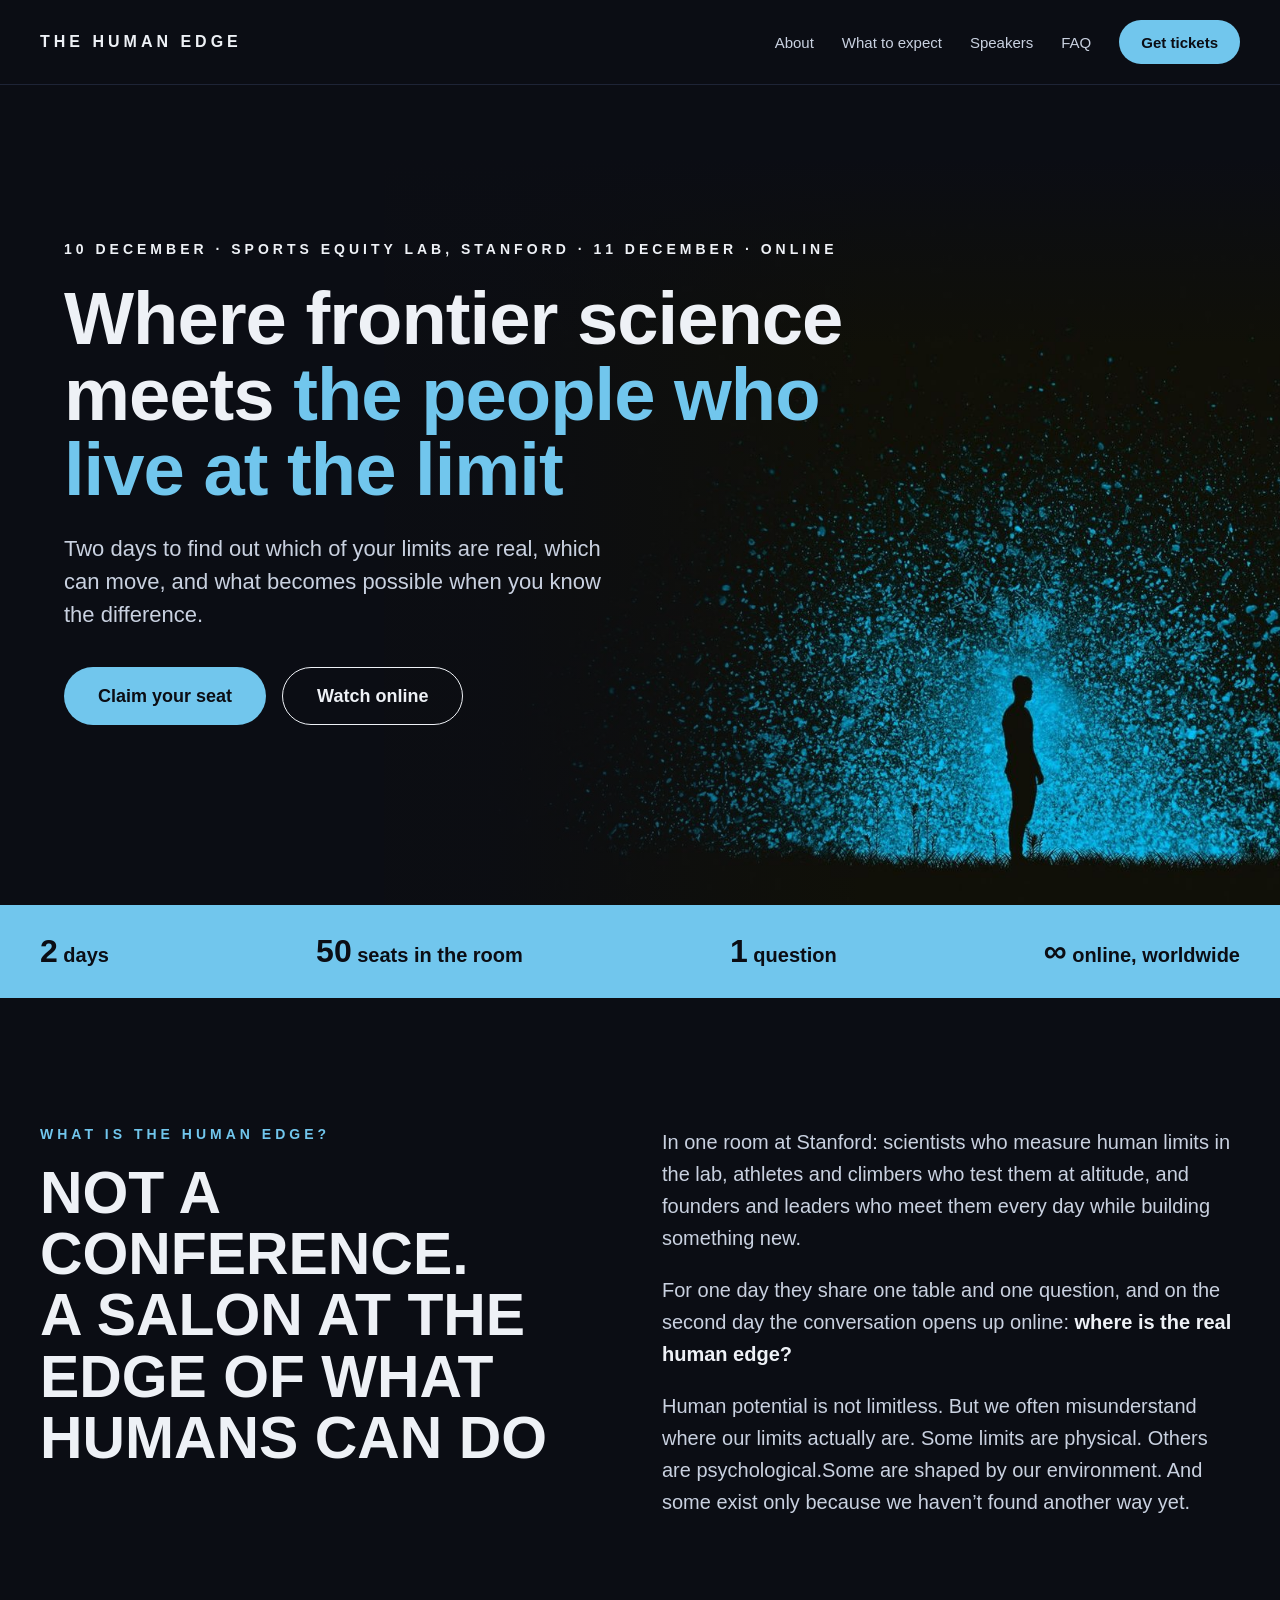
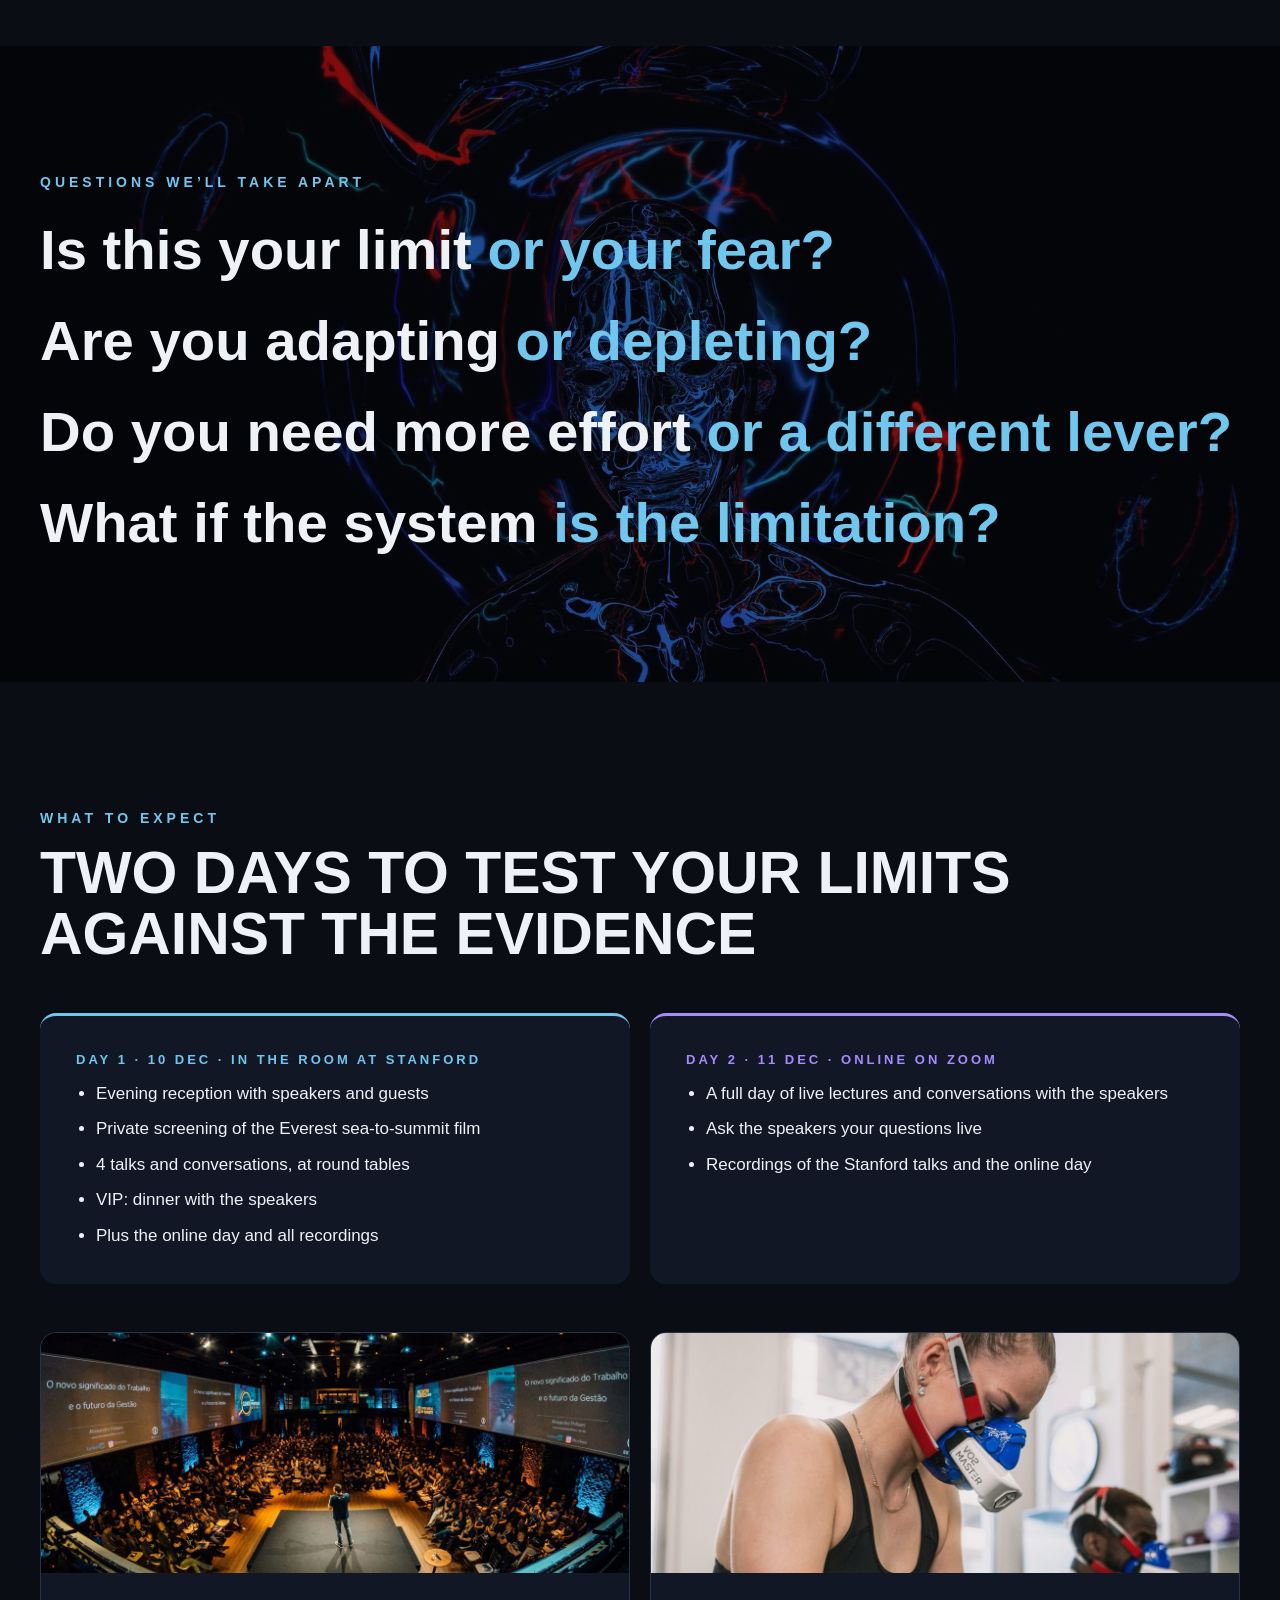
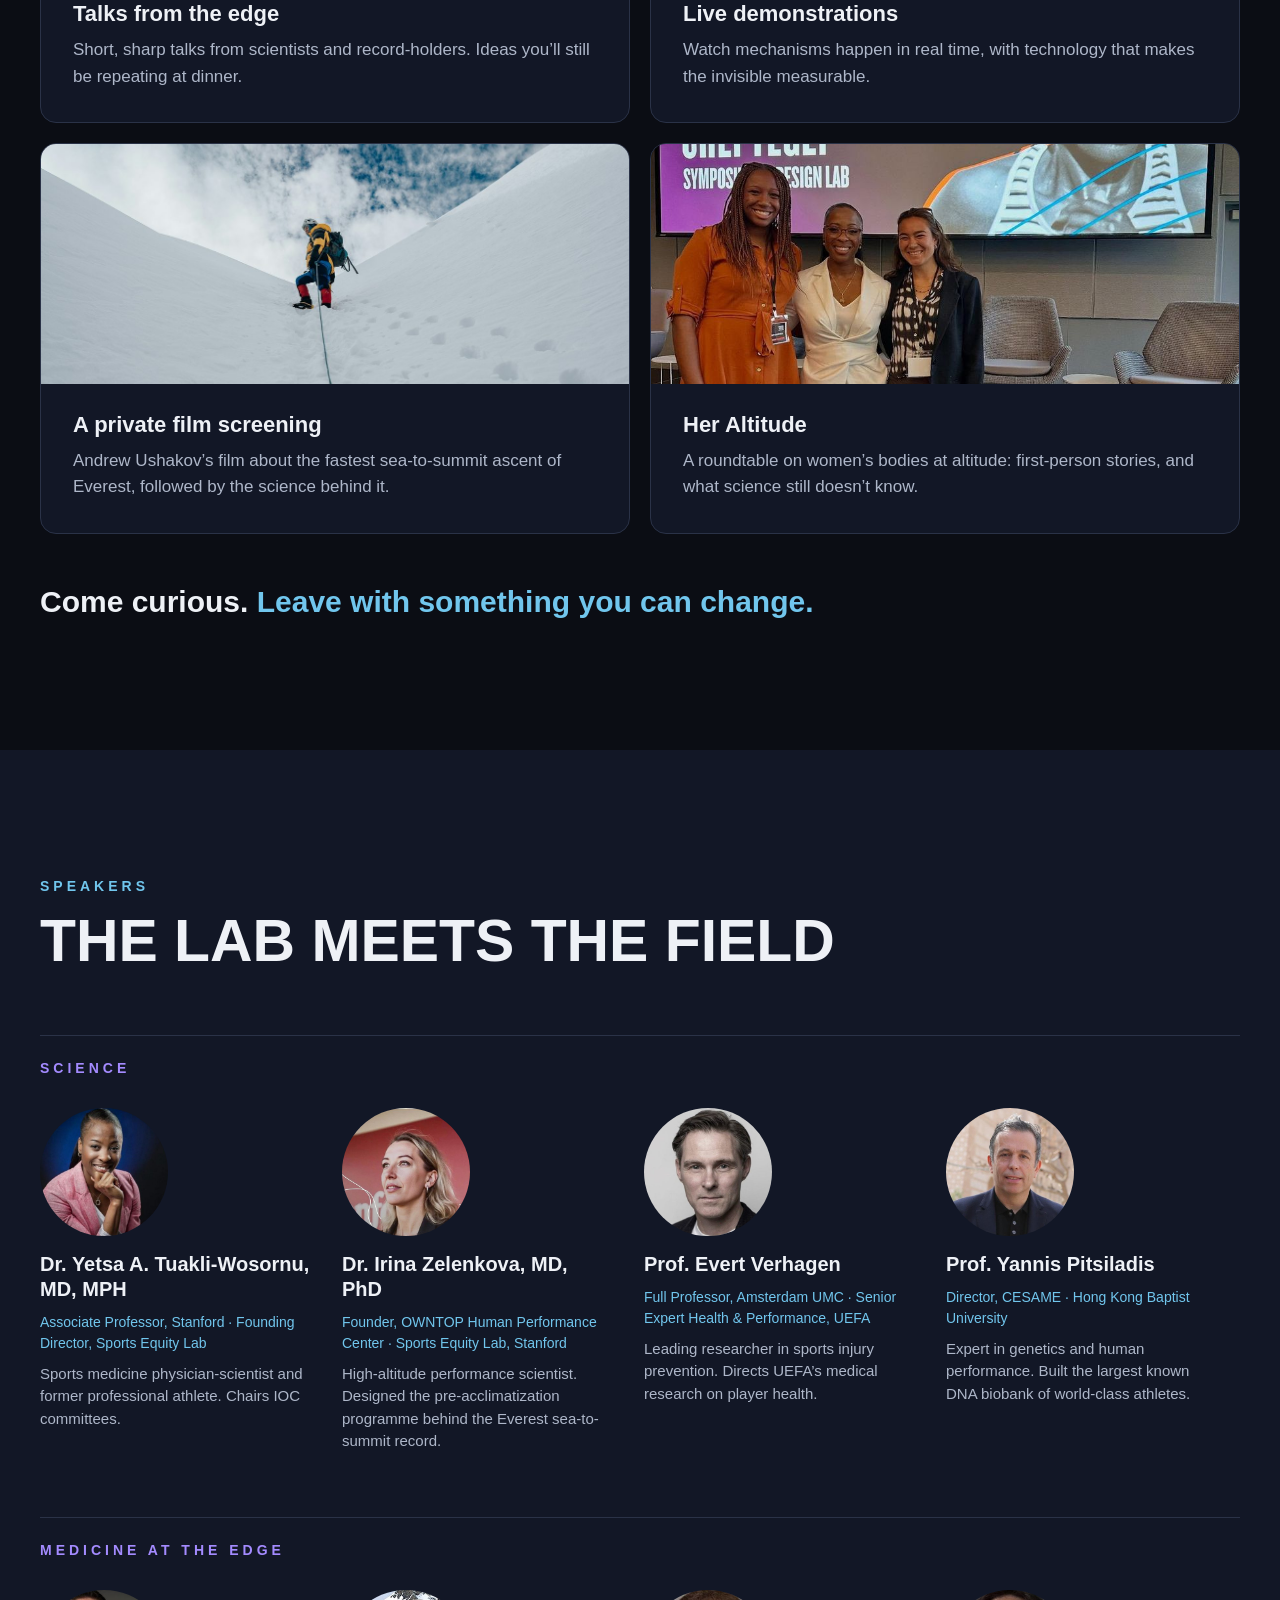
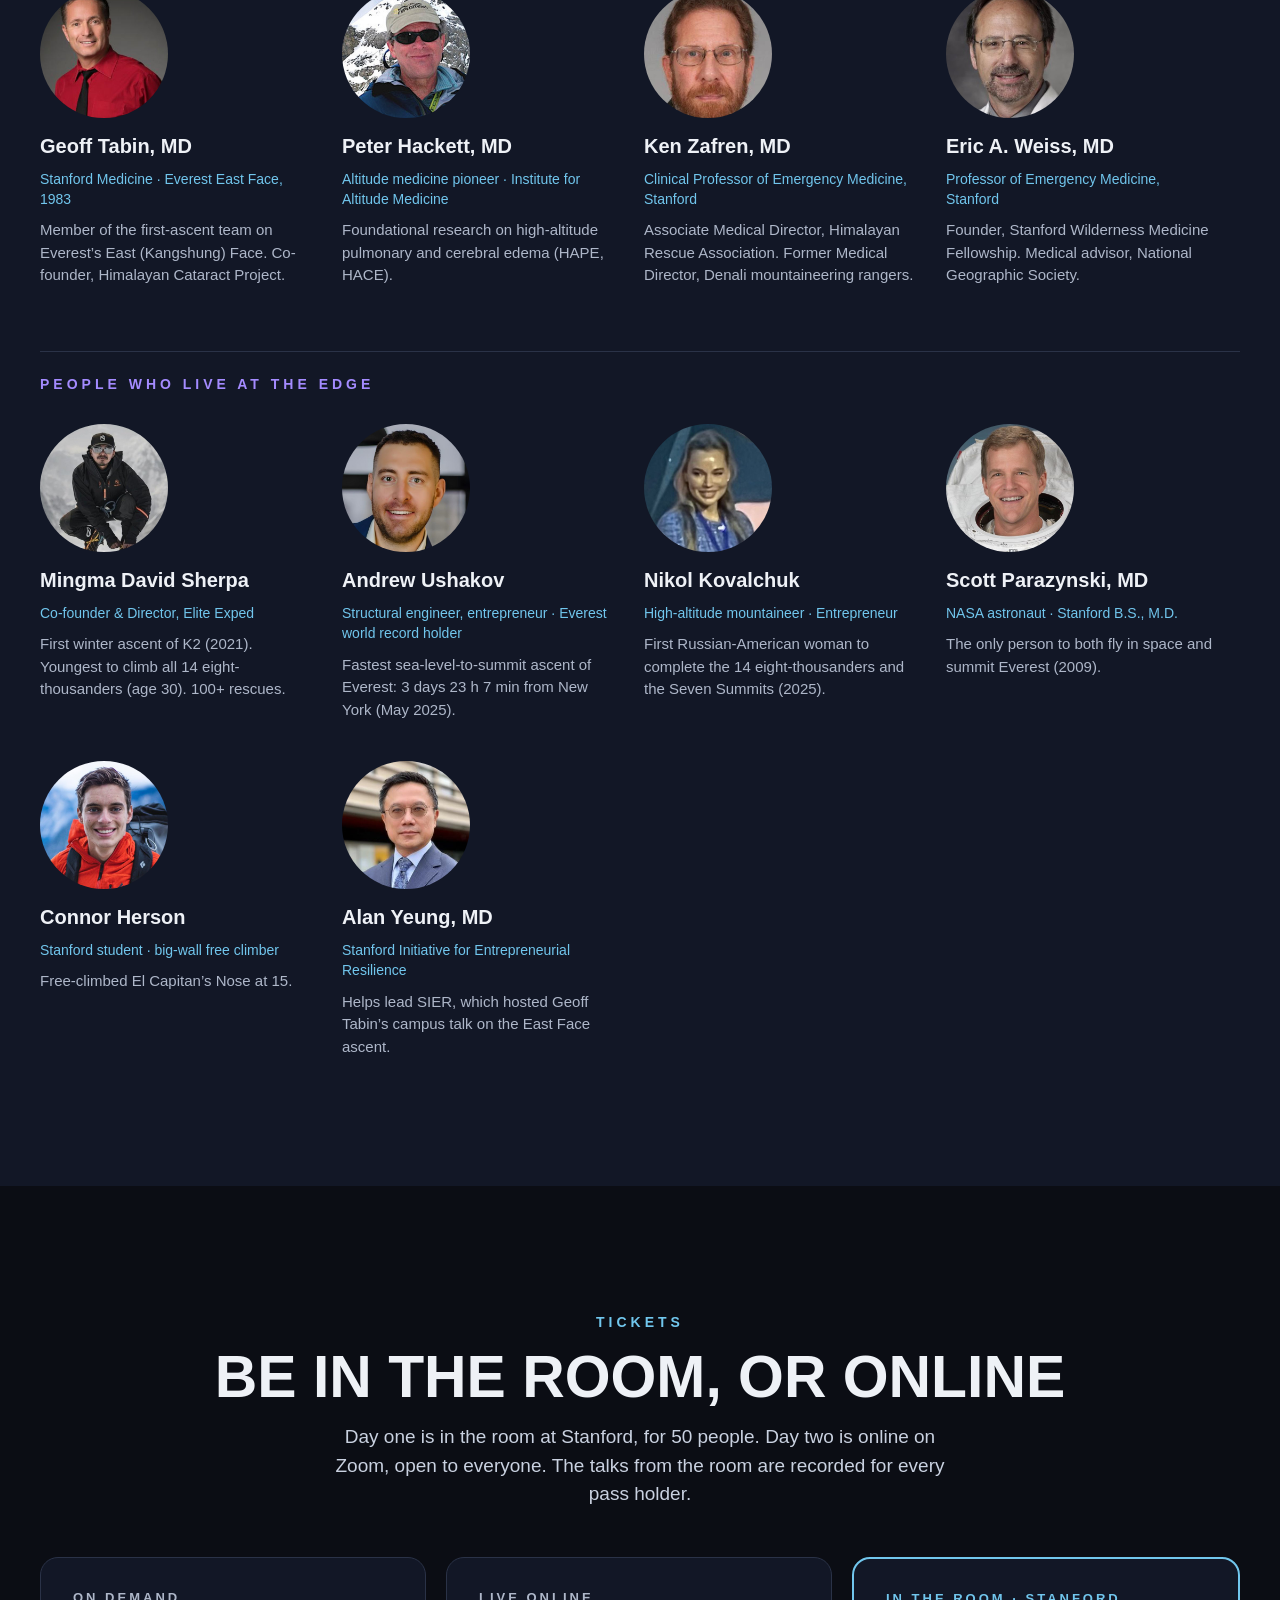
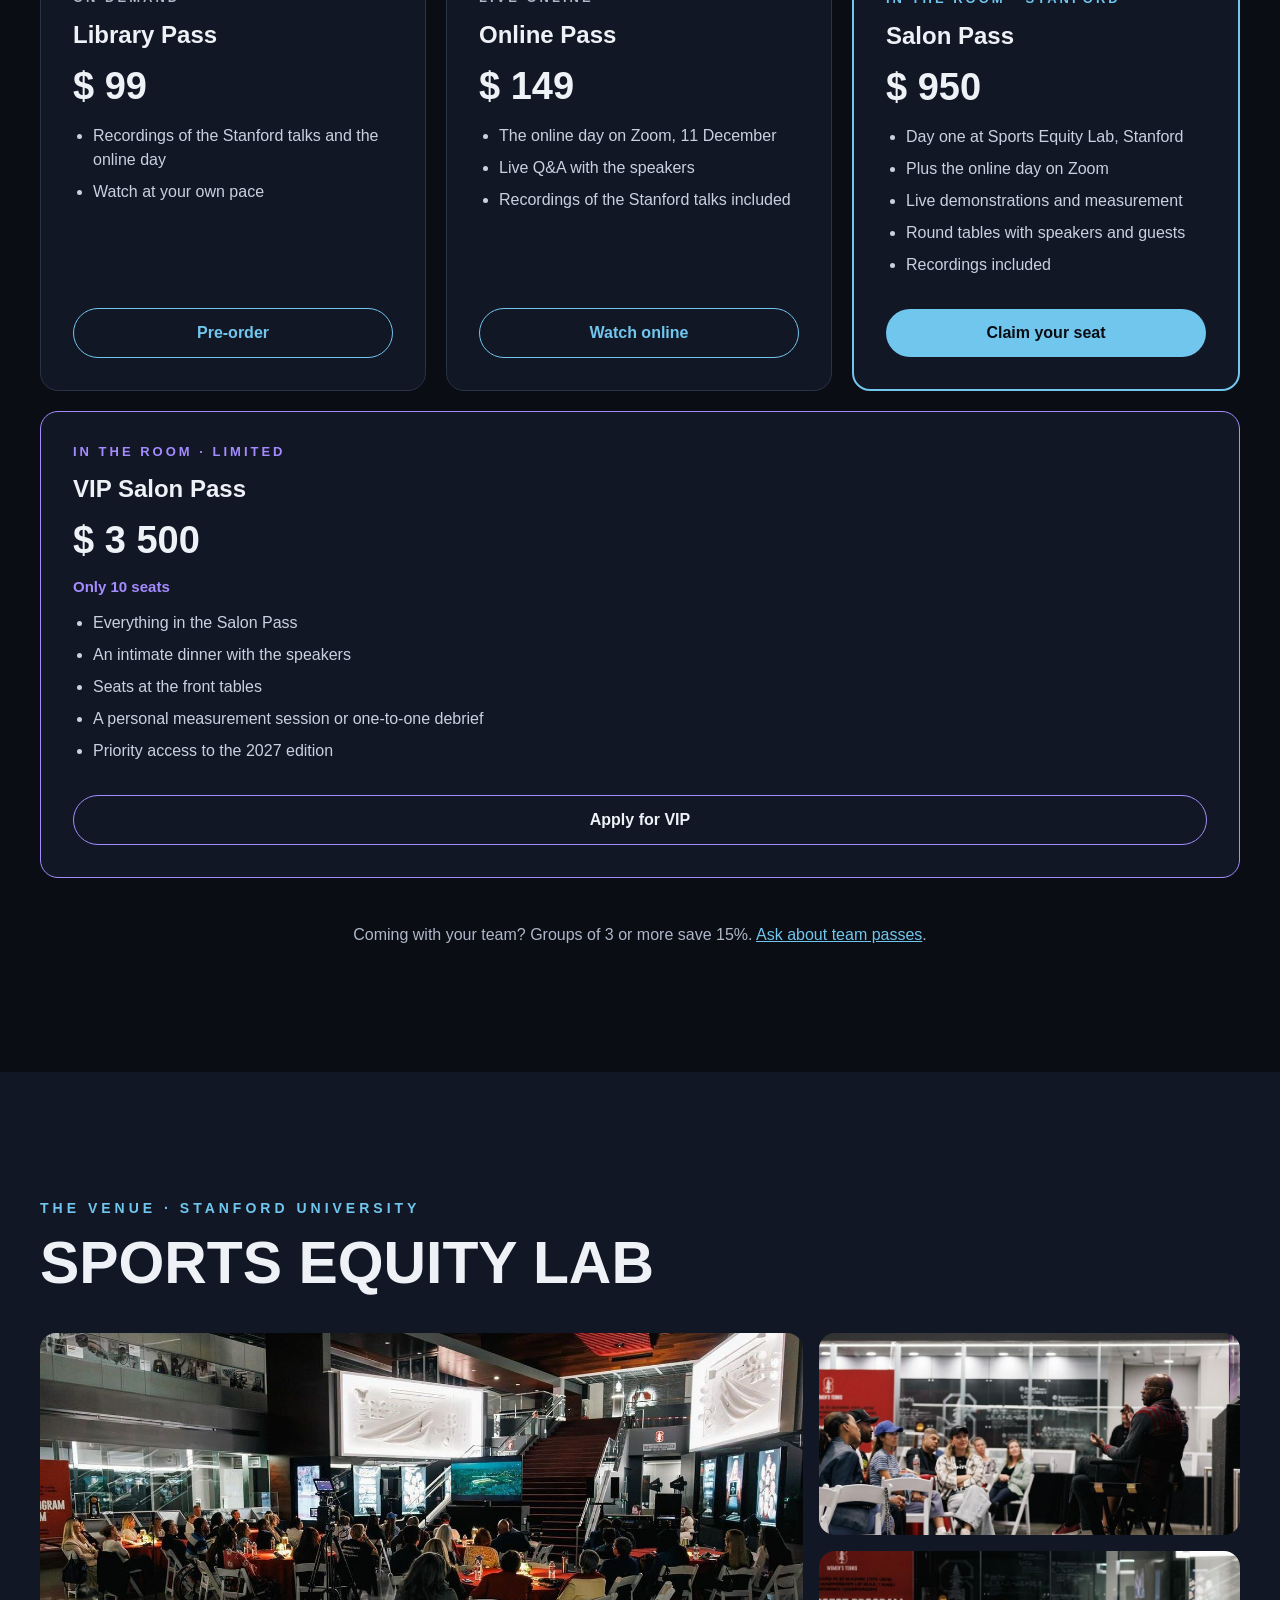
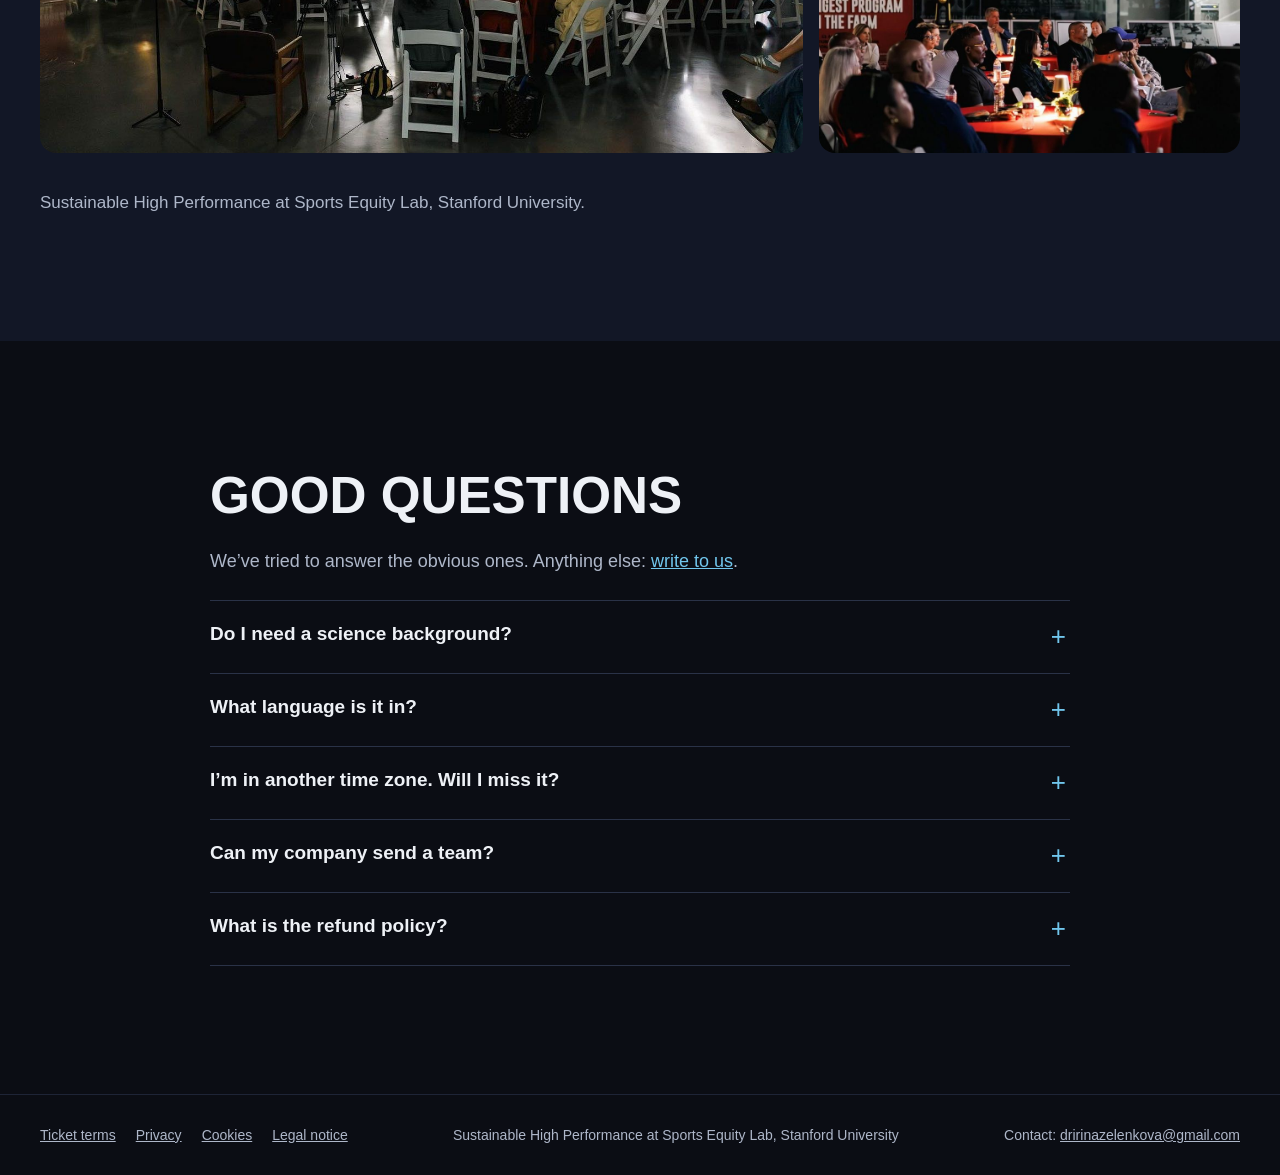
==== index.html @ 3e078b58 "Remove The mix, numbers row and closing block Co-Authored-By: Claude Opus 5.5 <noreply@anthropic.com" ====
<!doctype html>
<html lang="en">
<head>
<meta charset="utf-8">
<meta name="viewport" content="width=device-width, initial-scale=1">
<title>The Human Edge · Inaugural Salon · 10–11 December 2026</title>
<meta name="description" content="Two days where frontier science meets the people who live at the limit. An intimate salon at Sports Equity Lab, Stanford University, and live online. 10–11 December 2026.">
<meta property="og:type" content="website">
<meta property="og:title" content="The Human Edge · Inaugural Salon">
<meta property="og:description" content="Where frontier science meets the people who live at the limit. 10–11 December 2026 · Sports Equity Lab, Stanford University · Online.">
<meta property="og:image" content="assets/og-image.jpg">
<meta name="twitter:card" content="summary_large_image">
<meta name="theme-color" content="#0B0D14">
<link rel="icon" href="assets/favicon.svg" type="image/svg+xml">
<link rel="stylesheet" href="assets/site.css">
<script src="assets/config.js" defer></script>
</head>
<body>
<div style="background: #0B0D14; color: #EEF1F6; font-family: 'Helvetica Neue', Helvetica, Arial, sans-serif; width: 100%;">

<header style="position: relative; z-index: 2; border-bottom: 1px solid #1E2436;">
<div style="max-width: 1200px; margin: 0 auto; padding: 20px 24px; display: flex; flex-wrap: wrap; align-items: center; justify-content: space-between; gap: 16px;">
<a href="#top" style="color: #EEF1F6; text-decoration: none; font-weight: 700; font-size: 16px; letter-spacing: 4px; text-transform: uppercase;">The Human Edge</a>
<nav aria-label="Main" style="display: flex; flex-wrap: wrap; align-items: center; gap: 28px; font-size: 15px;">
<a href="#about" style="color: #C9D1E0; text-decoration: none;">About</a>
<a href="#expect" style="color: #C9D1E0; text-decoration: none;">What to expect</a>
<a href="#speakers" style="color: #C9D1E0; text-decoration: none;">Speakers</a>
<a href="#faq" style="color: #C9D1E0; text-decoration: none;">FAQ</a>
<a href="#tickets" style="display: inline-flex; align-items: center; min-height: 44px; padding: 0 22px; background: #71C6ED; color: #0B0D14; border-radius: 999px; font-weight: 700; text-decoration: none;">Get tickets</a>
</nav>
</div>
</header>

<section id="top" style="position: relative; overflow: hidden; min-height: 820px; display: flex; align-items: center;">
<img loading="lazy" class="hero-img" src="assets/bg-cover.jpg" alt="" aria-hidden="true" style="position: absolute; top: 70px; left: 30%; width: 100%; height: 100%; object-fit: cover; object-position: center 70%;">
<div class="hero-shade" aria-hidden="true" style="position: absolute; inset: 0; background: linear-gradient(180deg, #0B0D14 0%, #0B0D14 9%, rgba(11,13,20,0) 32%), linear-gradient(90deg, #0B0D14 0%, rgba(11,13,20,0.85) 38%, rgba(11,13,20,0) 68%);"></div>
<div style="position: relative; max-width: 1200px; width: 100%; margin: 0 auto; padding: 96px 24px 120px; box-sizing: border-box; display: flex; flex-direction: column; align-items: flex-start; text-align: left; gap: 24px;">
<p style="margin: 0; font-size: 14px; letter-spacing: 4px; text-transform: uppercase; font-weight: 700; color: #EEF1F6;">10 DECEMBER · SPORTS EQUITY LAB, STANFORD · 11 DECEMBER · ONLINE</p>
<h1 style="margin: 0; font-size: clamp(44px, 5.8vw, 84px); line-height: 1.02; font-weight: 700; letter-spacing: -1px; max-width: 780px;">Where frontier science meets <span style="color: rgb(113, 198, 237)">the people who live at the limit</span></h1>
<p style="margin: 0; font-size: clamp(18px, 2vw, 22px); line-height: 1.5; color: #C9D1E0; max-width: 560px;">Two days to find out which of your limits are real, which can move, and what becomes possible when you know the difference.</p>
<div style="display: flex; flex-wrap: wrap; justify-content: flex-start; gap: 16px; margin-top: 12px;">
<a href="#tickets" style="display: inline-flex; align-items: center; min-height: 56px; padding: 0 34px; background: #71C6ED; color: #0B0D14; border-radius: 999px; font-weight: 700; font-size: 18px; text-decoration: none;">Claim your seat</a>
<a href="#tickets" style="display: inline-flex; align-items: center; min-height: 56px; padding: 0 34px; border: 1px solid #EEF1F6; color: #EEF1F6; border-radius: 999px; font-weight: 700; font-size: 18px; text-decoration: none;">Watch online</a>
</div>
</div>
</section>

<section aria-label="Key facts" style="background: #71C6ED; color: #0B0D14;">
<div style="max-width: 1200px; margin: 0 auto; padding: 28px 24px; display: flex; flex-wrap: wrap; justify-content: space-between; gap: 20px 40px;">
<p style="margin: 0; font-size: 20px; font-weight: 700;"><span style="font-size: 32px;">2</span> days</p>
<p style="margin: 0; font-size: 20px; font-weight: 700;"><span style="font-size: 32px;">50</span> seats in the room</p>
<p style="margin: 0; font-size: 20px; font-weight: 700;"><span style="font-size: 32px;">1</span> question</p>
<p style="margin: 0; font-size: 20px; font-weight: 700;"><span style="font-size: 32px;">∞</span> online, worldwide</p>
</div>
</section>

<section id="about" style="padding: 128px 0; background: #0B0D14;">
<div style="max-width: 1200px; margin: 0 auto; padding: 0 24px; display: flex; flex-wrap: wrap; gap: 64px; align-items: flex-start;">
<div style="flex: 1 1 440px; min-width: 0; display: flex; flex-direction: column; gap: 20px;">
<p style="margin: 0; font-size: 14px; letter-spacing: 4px; text-transform: uppercase; font-weight: 700; color: #71C6ED;">What is The Human Edge?</p>
<h2 style="margin: 0; font-size: clamp(36px, 4.6vw, 60px); line-height: 1.04; font-weight: 700; text-transform: uppercase;">Not a conference.&nbsp;<div>A salon at the edge of what humans can do</div></h2>
</div>
<div style="flex: 1 1 460px; min-width: 0; display: flex; flex-direction: column; gap: 20px; font-size: 20px; line-height: 1.6; color: #C9D1E0;">
<p style="margin: 0;">In one room at Stanford: scientists who measure human limits in the lab, athletes and climbers who test them at altitude, and founders and leaders who meet them every day while building something new.</p>
<p style="margin: 0;">For one day they share one table and one question, and on the second day the conversation opens up online: <span style="color: #EEF1F6; font-weight: 700;">where is the real human edge?</span></p>
<p style="margin: 0;">Human potential is not limitless. But we often misunderstand where our limits actually are. Some limits are physical. Others are psychological.Some are shaped by our environment.&nbsp;And some exist only because we haven’t found another way yet.<br></p>
</div>
</div>
</section>

<section style="position: relative; overflow: hidden; padding: 128px 0; background: #0B0D14;">
<img loading="lazy" src="assets/bg-face.jpg" alt="" aria-hidden="true" style="position: absolute; inset: 0; width: 100%; height: 100%; object-fit: cover; object-position: right center; opacity: 0.55;">
<div style="position: relative; max-width: 1200px; margin: 0 auto; padding: 0 24px; display: flex; flex-direction: column; gap: 28px;">
<p style="margin: 0; font-size: 14px; letter-spacing: 4px; text-transform: uppercase; font-weight: 700; color: #71C6ED;">Questions we’ll take apart</p>
<p style="margin: 0; font-size: clamp(30px, 4.4vw, 58px); line-height: 1.12; font-weight: 700;">Is this your limit <span style="color: #71C6ED;">or your fear?</span></p>
<p style="margin: 0; font-size: clamp(30px, 4.4vw, 58px); line-height: 1.12; font-weight: 700;">Are you adapting <span style="color: #71C6ED;">or depleting?</span></p>
<p style="margin: 0; font-size: clamp(30px, 4.4vw, 58px); line-height: 1.12; font-weight: 700;">Do you need more effort <span style="color: #71C6ED;">or a different lever?</span></p>

<p style="margin: 0; font-size: clamp(30px, 4.4vw, 58px); line-height: 1.12; font-weight: 700;">What if the system <span style="color: #71C6ED;">is the limitation?</span></p>
</div>
</section>

<section id="expect" style="padding: 128px 0; background: #0B0D14;">
<div style="max-width: 1200px; margin: 0 auto; padding: 0 24px; display: flex; flex-direction: column; gap: 48px;">
<div style="display: flex; flex-direction: column; gap: 16px;">
<p style="margin: 0; font-size: 14px; letter-spacing: 4px; text-transform: uppercase; font-weight: 700; color: #71C6ED;">What to expect</p>
<h2 style="margin: 0; font-size: clamp(36px, 4.6vw, 60px); line-height: 1.04; font-weight: 700; text-transform: uppercase;">Two days to test your limits against the evidence</h2>
</div>
<div style="display: flex; flex-wrap: wrap; gap: 20px;">
<div style="flex: 1 1 440px; min-width: 0; padding: 36px; background: #121726; border-top: 3px solid #71C6ED; border-radius: 16px; display: flex; flex-direction: column; gap: 14px;">
<p style="margin: 0; font-size: 13px; letter-spacing: 3px; text-transform: uppercase; font-weight: 700; color: #71C6ED;">Day 1 · 10 Dec · In the room at Stanford</p>
<ul style="margin: 0; padding: 0 0 0 20px; display: flex; flex-direction: column; gap: 10px; font-size: 17px; line-height: 1.5; color: #EEF1F6;">
<li>Evening reception with speakers and guests</li>
<li>Private screening of the Everest sea-to-summit film</li>
<li>4 talks and conversations, at round tables</li>
<li>VIP: dinner with the speakers</li>
<li>Plus the online day and all recordings</li>
</ul>
</div>
<div style="flex: 1 1 440px; min-width: 0; padding: 36px; background: #121726; border-top: 3px solid #A48BFF; border-radius: 16px; display: flex; flex-direction: column; gap: 14px;">
<p style="margin: 0; font-size: 13px; letter-spacing: 3px; text-transform: uppercase; font-weight: 700; color: #A48BFF;">Day 2 · 11 Dec · Online on Zoom</p>
<ul style="margin: 0; padding: 0 0 0 20px; display: flex; flex-direction: column; gap: 10px; font-size: 17px; line-height: 1.5; color: #EEF1F6;">
<li>A full day of live lectures and conversations with the speakers</li>
<li>Ask the speakers your questions live</li>
<li>Recordings of the Stanford talks and the online day</li>
</ul>
</div>
</div>
<div style="display: flex; flex-wrap: wrap; gap: 20px;">
<div style="flex: 1 1 440px; min-width: 0; overflow: hidden; background: #121726; border: 1px solid #2A3247; border-radius: 16px; display: flex; flex-direction: column;">
<img loading="lazy" src="assets/talks-stage.jpg" alt="Speaker on stage in front of a large audience" style="width: 100%; height: 240px; object-fit: cover; object-position: center 75%;">
<div style="padding: 28px 32px 32px; display: flex; flex-direction: column; gap: 10px;">
<h3 style="margin: 0; font-size: 22px; font-weight: 700;">Talks from the edge</h3>
<p style="margin: 0; font-size: 17px; line-height: 1.55; color: #AEB7C9;">Short, sharp talks from scientists and record-holders. Ideas you’ll still be repeating at dinner.</p>
</div>
</div>
<div style="flex: 1 1 440px; min-width: 0; overflow: hidden; background: #121726; border: 1px solid #2A3247; border-radius: 16px; display: flex; flex-direction: column;">
<img loading="lazy" src="assets/demo-vo2.jpg" alt="Athletes in breathing masks during a VO2 max test" style="width: 100%; height: 240px; object-fit: cover; object-position: center 17%;">
<div style="padding: 28px 32px 32px; display: flex; flex-direction: column; gap: 10px;">
<h3 style="margin: 0; font-size: 22px; font-weight: 700;">Live demonstrations</h3>
<p style="margin: 0; font-size: 17px; line-height: 1.55; color: #AEB7C9;">Watch mechanisms happen in real time, with technology that makes the invisible measurable.</p>
</div>
</div>
<div style="flex: 1 1 440px; min-width: 0; overflow: hidden; background: #121726; border: 1px solid #2A3247; border-radius: 16px; display: flex; flex-direction: column;">
<img loading="lazy" src="assets/film-climber.jpg" alt="Climber on a roped ascent up a snow slope" style="width: 100%; height: 240px; object-fit: cover; object-position: center 45%;">
<div style="padding: 28px 32px 32px; display: flex; flex-direction: column; gap: 10px;">
<h3 style="margin: 0; font-size: 22px; font-weight: 700;">A private film screening</h3>
<p style="margin: 0; font-size: 17px; line-height: 1.55; color: #AEB7C9;">Andrew Ushakov’s film about the fastest sea-to-summit ascent of Everest, followed by the science behind it.</p>
</div>
</div>
<div style="flex: 1 1 440px; min-width: 0; overflow: hidden; background: #121726; border: 1px solid #2A3247; border-radius: 16px; display: flex; flex-direction: column;">
<img loading="lazy" src="assets/venue-4.jpg" alt="Speakers at a Sports Equity Lab symposium" style="width: 100%; height: 240px; object-fit: cover; object-position: center 40%;">
<div style="padding: 28px 32px 32px; display: flex; flex-direction: column; gap: 10px;">
<h3 style="margin: 0; font-size: 22px; font-weight: 700;">Her Altitude</h3>
<p style="margin: 0; font-size: 17px; line-height: 1.55; color: #AEB7C9;">A roundtable on women’s bodies at altitude: first-person stories, and what science still doesn’t know.</p>
</div>
</div>


</div>
<p style="margin: 0; font-size: clamp(22px, 2.4vw, 30px); line-height: 1.35; font-weight: 700;">Come curious. <span style="color: rgb(113, 198, 237)">Leave with something you can change.</span></p>
</div>
</section>

<section id="speakers" style="padding: 128px 0; background: #121726;">
<div style="max-width: 1200px; margin: 0 auto; padding: 0 24px; display: flex; flex-direction: column; gap: 64px;">
<div style="display: flex; flex-direction: column; gap: 16px;">
<p style="margin: 0; font-size: 14px; letter-spacing: 4px; text-transform: uppercase; font-weight: 700; color: #71C6ED;">Speakers</p>
<h2 style="margin: 0; font-size: clamp(36px, 4.6vw, 60px); line-height: 1.04; font-weight: 700; text-transform: uppercase;">The lab meets the field</h2>
</div>
<div style="display: flex; flex-direction: column; gap: 32px;">
<h3 style="margin: 0; padding-top: 24px; border-top: 1px solid #2A3247; font-size: 14px; letter-spacing: 4px; text-transform: uppercase; font-weight: 700; color: #A48BFF;">Science</h3>
<div style="display: flex; flex-wrap: wrap; gap: 40px 32px;">
<div style="flex: 1 1 220px; max-width: 270px; min-width: 0; display: flex; flex-direction: column; gap: 10px;">
<img loading="lazy" src="assets/p-tuakli.jpg" alt="Dr. Yetsa A. Tuakli-Wosornu, MD, MPH" style="width: 128px; height: 128px; object-fit: cover; border-radius: 50%; margin-bottom: 6px;">
<p style="margin: 0; font-size: 20px; line-height: 1.25; font-weight: 700; color: #EEF1F6;">Dr. Yetsa A. Tuakli-Wosornu, MD, MPH</p>
<p style="margin: 0; font-size: 14px; line-height: 1.45; color: #71C6ED;">Associate Professor, Stanford · Founding Director, Sports Equity Lab</p>
<p style="margin: 0; font-size: 15px; line-height: 1.5; color: #AEB7C9;">Sports medicine physician-scientist and former professional athlete. Chairs IOC committees.</p>
</div>
<div style="flex: 1 1 220px; max-width: 270px; min-width: 0; display: flex; flex-direction: column; gap: 10px;">
<img loading="lazy" src="assets/p-zelenkova.jpg" alt="Dr. Irina Zelenkova, MD, PhD" style="width: 128px; height: 128px; object-fit: cover; border-radius: 50%; margin-bottom: 6px;">
<p style="margin: 0; font-size: 20px; line-height: 1.25; font-weight: 700; color: #EEF1F6;">Dr. Irina Zelenkova, MD, PhD</p>
<p style="margin: 0; font-size: 14px; line-height: 1.45; color: #71C6ED;">Founder, OWNTOP Human Performance Center · Sports Equity Lab, Stanford</p>
<p style="margin: 0; font-size: 15px; line-height: 1.5; color: #AEB7C9;">High-altitude performance scientist. Designed the pre-acclimatization programme behind the Everest sea-to-summit record.</p>
</div>
<div style="flex: 1 1 220px; max-width: 270px; min-width: 0; display: flex; flex-direction: column; gap: 10px;">
<img loading="lazy" src="assets/p-verhagen.jpg" alt="Prof. Evert Verhagen" style="width: 128px; height: 128px; object-fit: cover; border-radius: 50%; margin-bottom: 6px;">
<p style="margin: 0; font-size: 20px; line-height: 1.25; font-weight: 700; color: #EEF1F6;">Prof. Evert Verhagen</p>
<p style="margin: 0; font-size: 14px; line-height: 1.45; color: #71C6ED;">Full Professor, Amsterdam UMC · Senior Expert Health &amp; Performance, UEFA</p>
<p style="margin: 0; font-size: 15px; line-height: 1.5; color: #AEB7C9;">Leading researcher in sports injury prevention. Directs UEFA’s medical research on player health.</p>
</div>
<div style="flex: 1 1 220px; max-width: 270px; min-width: 0; display: flex; flex-direction: column; gap: 10px;">
<img loading="lazy" src="assets/p-pitsiladis.jpg" alt="Prof. Yannis Pitsiladis" style="width: 128px; height: 128px; object-fit: cover; border-radius: 50%; margin-bottom: 6px;">
<p style="margin: 0; font-size: 20px; line-height: 1.25; font-weight: 700; color: #EEF1F6;">Prof. Yannis Pitsiladis</p>
<p style="margin: 0; font-size: 14px; line-height: 1.45; color: #71C6ED;">Director, CESAME · Hong Kong Baptist University</p>
<p style="margin: 0; font-size: 15px; line-height: 1.5; color: #AEB7C9;">Expert in genetics and human performance. Built the largest known DNA biobank of world-class athletes.</p>
</div>
</div></div>
<div style="display: flex; flex-direction: column; gap: 32px;">
<h3 style="margin: 0; padding-top: 24px; border-top: 1px solid #2A3247; font-size: 14px; letter-spacing: 4px; text-transform: uppercase; font-weight: 700; color: #A48BFF;">Medicine at the edge</h3>
<div style="display: flex; flex-wrap: wrap; gap: 40px 32px;">
<div style="flex: 1 1 220px; max-width: 270px; min-width: 0; display: flex; flex-direction: column; gap: 10px;">
<img loading="lazy" src="assets/p-tabin.jpg" alt="Geoff Tabin, MD" style="width: 128px; height: 128px; object-fit: cover; border-radius: 50%; margin-bottom: 6px;">
<p style="margin: 0; font-size: 20px; line-height: 1.25; font-weight: 700; color: #EEF1F6;">Geoff Tabin, MD</p>
<p style="margin: 0; font-size: 14px; line-height: 1.45; color: #71C6ED;">Stanford Medicine · Everest East Face, 1983</p>
<p style="margin: 0; font-size: 15px; line-height: 1.5; color: #AEB7C9;">Member of the first-ascent team on Everest’s East (Kangshung) Face. Co-founder, Himalayan Cataract Project.</p>
</div>
<div style="flex: 1 1 220px; max-width: 270px; min-width: 0; display: flex; flex-direction: column; gap: 10px;">
<img loading="lazy" src="assets/p-hackett.jpg" alt="Peter Hackett, MD" style="width: 128px; height: 128px; object-fit: cover; border-radius: 50%; margin-bottom: 6px;">
<p style="margin: 0; font-size: 20px; line-height: 1.25; font-weight: 700; color: #EEF1F6;">Peter Hackett, MD</p>
<p style="margin: 0; font-size: 14px; line-height: 1.45; color: #71C6ED;">Altitude medicine pioneer · Institute for Altitude Medicine</p>
<p style="margin: 0; font-size: 15px; line-height: 1.5; color: #AEB7C9;">Foundational research on high-altitude pulmonary and cerebral edema (HAPE, HACE).</p>
</div>
<div style="flex: 1 1 220px; max-width: 270px; min-width: 0; display: flex; flex-direction: column; gap: 10px;">
<img loading="lazy" src="assets/p-zafren.jpg" alt="Ken Zafren, MD" style="width: 128px; height: 128px; object-fit: cover; border-radius: 50%; margin-bottom: 6px;">
<p style="margin: 0; font-size: 20px; line-height: 1.25; font-weight: 700; color: #EEF1F6;">Ken Zafren, MD</p>
<p style="margin: 0; font-size: 14px; line-height: 1.45; color: #71C6ED;">Clinical Professor of Emergency Medicine, Stanford</p>
<p style="margin: 0; font-size: 15px; line-height: 1.5; color: #AEB7C9;">Associate Medical Director, Himalayan Rescue Association. Former Medical Director, Denali mountaineering rangers.</p>
</div>
<div style="flex: 1 1 220px; max-width: 270px; min-width: 0; display: flex; flex-direction: column; gap: 10px;">
<img loading="lazy" src="assets/p-weiss.jpg" alt="Eric A. Weiss, MD" style="width: 128px; height: 128px; object-fit: cover; border-radius: 50%; margin-bottom: 6px;">
<p style="margin: 0; font-size: 20px; line-height: 1.25; font-weight: 700; color: #EEF1F6;">Eric A. Weiss, MD</p>
<p style="margin: 0; font-size: 14px; line-height: 1.45; color: #71C6ED;">Professor of Emergency Medicine, Stanford</p>
<p style="margin: 0; font-size: 15px; line-height: 1.5; color: #AEB7C9;">Founder, Stanford Wilderness Medicine Fellowship. Medical advisor, National Geographic Society.</p>
</div>
</div></div>
<div style="display: flex; flex-direction: column; gap: 32px;">
<h3 style="margin: 0; padding-top: 24px; border-top: 1px solid #2A3247; font-size: 14px; letter-spacing: 4px; text-transform: uppercase; font-weight: 700; color: #A48BFF;">People who live at the edge</h3>
<div style="display: flex; flex-wrap: wrap; gap: 40px 32px;">
<div style="flex: 1 1 220px; max-width: 270px; min-width: 0; display: flex; flex-direction: column; gap: 10px;">
<img loading="lazy" src="assets/p-mingma.jpg" alt="Mingma David Sherpa" style="width: 128px; height: 128px; object-fit: cover; border-radius: 50%; margin-bottom: 6px;">
<p style="margin: 0; font-size: 20px; line-height: 1.25; font-weight: 700; color: #EEF1F6;">Mingma David Sherpa</p>
<p style="margin: 0; font-size: 14px; line-height: 1.45; color: #71C6ED;">Co-founder &amp; Director, Elite Exped</p>
<p style="margin: 0; font-size: 15px; line-height: 1.5; color: #AEB7C9;">First winter ascent of K2 (2021). Youngest to climb all 14 eight-thousanders (age 30). 100+ rescues.</p>
</div>
<div style="flex: 1 1 220px; max-width: 270px; min-width: 0; display: flex; flex-direction: column; gap: 10px;">
<img loading="lazy" src="assets/p-ushakov-face.jpg" alt="Andrew Ushakov" style="width: 128px; height: 128px; object-fit: cover; border-radius: 50%; margin-bottom: 6px;">
<p style="margin: 0; font-size: 20px; line-height: 1.25; font-weight: 700; color: #EEF1F6;">Andrew Ushakov</p>
<p style="margin: 0; font-size: 14px; line-height: 1.45; color: #71C6ED;">Structural engineer, entrepreneur · Everest world record holder</p>
<p style="margin: 0; font-size: 15px; line-height: 1.5; color: #AEB7C9;">Fastest sea-level-to-summit ascent of Everest: 3 days 23 h 7 min from New York (May 2025).</p>
</div>
<div style="flex: 1 1 220px; max-width: 270px; min-width: 0; display: flex; flex-direction: column; gap: 10px;">
<img loading="lazy" src="assets/p-kovalchuk.jpg" alt="Nikol Kovalchuk" style="width: 128px; height: 128px; object-fit: cover; border-radius: 50%; margin-bottom: 6px;">
<p style="margin: 0; font-size: 20px; line-height: 1.25; font-weight: 700; color: #EEF1F6;">Nikol Kovalchuk</p>
<p style="margin: 0; font-size: 14px; line-height: 1.45; color: #71C6ED;">High-altitude mountaineer · Entrepreneur</p>
<p style="margin: 0; font-size: 15px; line-height: 1.5; color: #AEB7C9;">First Russian-American woman to complete the 14 eight-thousanders and the Seven Summits (2025).</p>
</div>
<div style="flex: 1 1 220px; max-width: 270px; min-width: 0; display: flex; flex-direction: column; gap: 10px;">
<img loading="lazy" src="assets/p-parazynski.jpg" alt="Scott Parazynski, MD" style="width: 128px; height: 128px; object-fit: cover; border-radius: 50%; margin-bottom: 6px;">
<p style="margin: 0; font-size: 20px; line-height: 1.25; font-weight: 700; color: #EEF1F6;">Scott Parazynski, MD</p>
<p style="margin: 0; font-size: 14px; line-height: 1.45; color: #71C6ED;">NASA astronaut · Stanford B.S., M.D.</p>
<p style="margin: 0; font-size: 15px; line-height: 1.5; color: #AEB7C9;">The only person to both fly in space and summit Everest (2009).</p>
</div>
<div style="flex: 1 1 220px; max-width: 270px; min-width: 0; display: flex; flex-direction: column; gap: 10px;">
<img loading="lazy" src="assets/p-herson.jpg" alt="Connor Herson" style="width: 128px; height: 128px; object-fit: cover; border-radius: 50%; margin-bottom: 6px;">
<p style="margin: 0; font-size: 20px; line-height: 1.25; font-weight: 700; color: #EEF1F6;">Connor Herson</p>
<p style="margin: 0; font-size: 14px; line-height: 1.45; color: #71C6ED;">Stanford student · big-wall free climber</p>
<p style="margin: 0; font-size: 15px; line-height: 1.5; color: #AEB7C9;">Free-climbed El Capitan’s Nose at 15.</p>
</div>
<div style="flex: 1 1 220px; max-width: 270px; min-width: 0; display: flex; flex-direction: column; gap: 10px;">
<img loading="lazy" src="assets/p-yeung.jpg" alt="Alan Yeung, MD" style="width: 128px; height: 128px; object-fit: cover; border-radius: 50%; margin-bottom: 6px;">
<p style="margin: 0; font-size: 20px; line-height: 1.25; font-weight: 700; color: #EEF1F6;">Alan Yeung, MD</p>
<p style="margin: 0; font-size: 14px; line-height: 1.45; color: #71C6ED;">Stanford Initiative for Entrepreneurial Resilience</p>
<p style="margin: 0; font-size: 15px; line-height: 1.5; color: #AEB7C9;">Helps lead SIER, which hosted Geoff Tabin’s campus talk on the East Face ascent.</p>
</div>
</div></div>
</div>
</section>

<section id="tickets" style="padding: 128px 0; background: #0B0D14;">
<div style="max-width: 1200px; margin: 0 auto; padding: 0 24px; display: flex; flex-direction: column; gap: 48px;">
<div style="display: flex; flex-direction: column; gap: 16px; align-items: center; text-align: center;">
<p style="margin: 0; font-size: 14px; letter-spacing: 4px; text-transform: uppercase; font-weight: 700; color: #71C6ED;">Tickets</p>
<h2 style="margin: 0; font-size: clamp(36px, 4.6vw, 60px); line-height: 1.04; font-weight: 700; text-transform: uppercase;">Be in the room, or online</h2>
<p style="margin: 0; font-size: 19px; line-height: 1.5; color: #C9D1E0; max-width: 640px;">Day one is in the room at Stanford, for 50 people. Day two is online on Zoom, open to everyone. The talks from the room are recorded for every pass holder.</p>
</div>
<div style="display: flex; flex-wrap: wrap; gap: 20px; align-items: stretch;">
<div style="flex: 1 1 250px; min-width: 0; padding: 32px; background: #121726; border: 1px solid #2A3247; border-radius: 18px; display: flex; flex-direction: column; gap: 16px;">
<p style="margin: 0; font-size: 13px; letter-spacing: 3px; text-transform: uppercase; font-weight: 700; color: #AEB7C9;">On demand</p>
<h3 style="margin: 0; font-size: 24px; font-weight: 700;">Library Pass</h3>
<p style="margin: 0; font-size: 38px; font-weight: 700;">$ 99</p>
<ul style="margin: 0; padding: 0 0 0 20px; display: flex; flex-direction: column; gap: 8px; font-size: 16px; line-height: 1.5; color: #C9D1E0;">
<li>Recordings of the Stanford talks and the online day</li>
<li>Watch at your own pace</li>
</ul>
<div style="flex: 1;"></div>
<a href="#tickets" data-pay="LIBRARY_PASS_URL" style="display: inline-flex; justify-content: center; align-items: center; min-height: 48px; border: 1px solid #71C6ED; color: #71C6ED; border-radius: 999px; font-weight: 700; text-decoration: none;">Pre-order</a>
</div>
<div style="flex: 1 1 250px; min-width: 0; padding: 32px; background: #121726; border: 1px solid #2A3247; border-radius: 18px; display: flex; flex-direction: column; gap: 16px;">
<p style="margin: 0; font-size: 13px; letter-spacing: 3px; text-transform: uppercase; font-weight: 700; color: #AEB7C9;">Live online</p>
<h3 style="margin: 0; font-size: 24px; font-weight: 700;">Online Pass</h3>
<p style="margin: 0; font-size: 38px; font-weight: 700;">$ 149</p>

<ul style="margin: 0; padding: 0 0 0 20px; display: flex; flex-direction: column; gap: 8px; font-size: 16px; line-height: 1.5; color: #C9D1E0;">
<li>The online day on Zoom, 11 December</li>
<li>Live Q&amp;A with the speakers</li>
<li>Recordings of the Stanford talks included</li>
</ul>
<div style="flex: 1;"></div>
<a href="#tickets" data-pay="ONLINE_PASS_URL" style="display: inline-flex; justify-content: center; align-items: center; min-height: 48px; border: 1px solid #71C6ED; color: #71C6ED; border-radius: 999px; font-weight: 700; text-decoration: none;">Watch online</a>
</div>
<div style="flex: 1 1 250px; min-width: 0; padding: 32px; background: #121726; border: 2px solid #71C6ED; border-radius: 18px; display: flex; flex-direction: column; gap: 16px;">
<p style="margin: 0; font-size: 13px; letter-spacing: 3px; text-transform: uppercase; font-weight: 700; color: #71C6ED;">In the room · Stanford</p>
<h3 style="margin: 0; font-size: 24px; font-weight: 700;">Salon Pass</h3>
<p style="margin: 0; font-size: 38px; font-weight: 700;">$ 950</p>

<ul style="margin: 0; padding: 0 0 0 20px; display: flex; flex-direction: column; gap: 8px; font-size: 16px; line-height: 1.5; color: #C9D1E0;">
<li>Day one at Sports Equity Lab, Stanford</li>
<li>Plus the online day on Zoom</li>
<li>Live demonstrations and measurement</li>
<li>Round tables with speakers and guests</li>
<li>Recordings included</li>
</ul>
<div style="flex: 1;"></div>
<a href="#tickets" data-pay="SALON_PASS_URL" style="display: inline-flex; justify-content: center; align-items: center; min-height: 48px; background: #71C6ED; color: #0B0D14; border-radius: 999px; font-weight: 700; text-decoration: none;">Claim your seat</a>
</div>
<div style="flex: 1 1 250px; min-width: 0; padding: 32px; background: #121726; border: 1px solid #A48BFF; border-radius: 18px; display: flex; flex-direction: column; gap: 16px;">
<p style="margin: 0; font-size: 13px; letter-spacing: 3px; text-transform: uppercase; font-weight: 700; color: #A48BFF;">In the room · Limited</p>
<h3 style="margin: 0; font-size: 24px; font-weight: 700;">VIP Salon Pass</h3>
<p style="margin: 0; font-size: 38px; font-weight: 700;">$ 3 500</p>
<p style="margin: 0; font-size: 15px; font-weight: 700; color: #A48BFF;">Only 10 seats</p>
<ul style="margin: 0; padding: 0 0 0 20px; display: flex; flex-direction: column; gap: 8px; font-size: 16px; line-height: 1.5; color: #C9D1E0;">
<li>Everything in the Salon Pass</li>
<li>An intimate dinner with the speakers</li>
<li>Seats at the front tables</li>
<li>A personal measurement session or one-to-one debrief&nbsp;</li>
<li>Priority access to the 2027 edition</li>
</ul>
<div style="flex: 1;"></div>
<a href="#tickets" data-pay="VIP_PASS_URL" style="display: inline-flex; justify-content: center; align-items: center; min-height: 48px; border: 1px solid #A48BFF; color: #EEF1F6; border-radius: 999px; font-weight: 700; text-decoration: none;">Apply for VIP</a>
</div>
</div>
<p style="margin: 0; text-align: center; font-size: 16px; color: #AEB7C9;">Coming with your team? Groups of 3 or more save 15%. <a href="mailto:dririnazelenkova@gmail.com">Ask about team passes</a>.</p>
</div>
</section>

<section id="venue" style="padding: 128px 0; background: #121726;">
<div style="max-width: 1200px; margin: 0 auto; padding: 0 24px; display: flex; flex-direction: column; gap: 40px;">
<div style="display: flex; flex-direction: column; gap: 16px;">
<p style="margin: 0; font-size: 14px; letter-spacing: 4px; text-transform: uppercase; font-weight: 700; color: #71C6ED;">The venue · Stanford University</p>
<h2 style="margin: 0; font-size: clamp(36px, 4.6vw, 60px); line-height: 1.04; font-weight: 700; text-transform: uppercase;">Sports Equity Lab</h2>
</div>
<div style="display: flex; flex-wrap: wrap; gap: 16px;">
<img loading="lazy" src="assets/venue-1.jpg" alt="Evening gathering in a Stanford athletics hall" style="flex: 2 1 480px; min-width: 0; height: 420px; object-fit: cover; border-radius: 16px;">
<div style="flex: 1 1 280px; min-width: 0; display: flex; flex-direction: column; gap: 16px;">
<img loading="lazy" src="assets/venue-2.jpg" alt="Seated discussion with an audience in a Stanford facility" style="width: 100%; height: 202px; object-fit: cover; border-radius: 16px;">
<img loading="lazy" src="assets/venue-3.jpg" alt="Guests at round tables during an evening program" style="width: 100%; height: 202px; object-fit: cover; border-radius: 16px;">
</div>
</div>
<p style="margin: 0; font-size: 17px; color: #AEB7C9;">Sustainable High Performance at Sports Equity Lab, Stanford University.</p>
</div>
</section>

<section id="faq" style="padding: 128px 0; background: #0B0D14;">
<div style="max-width: 860px; margin: 0 auto; padding: 0 24px; display: flex; flex-direction: column; gap: 28px;">
<h2 style="margin: 0; font-size: clamp(32px, 4vw, 52px); line-height: 1.05; font-weight: 700; text-transform: uppercase;">Good questions</h2>
<p style="margin: 0; font-size: 18px; color: #AEB7C9;">We’ve tried to answer the obvious ones. Anything else: <a href="mailto:dririnazelenkova@gmail.com">write to us</a>.</p>
<div style="display: flex; flex-direction: column;">
<details style="border-top: 1px solid #2A3247; padding: 22px 0;">
<summary style="cursor: pointer; font-size: 19px; font-weight: 700; min-height: 28px;">Do I need a science background?</summary>
<p style="margin: 14px 0 0; font-size: 17px; line-height: 1.6; color: #AEB7C9;">No. Every session is built for curious, intelligent people from any field.</p>
</details>
<details style="border-top: 1px solid #2A3247; padding: 22px 0;">
<summary style="cursor: pointer; font-size: 19px; font-weight: 700; min-height: 28px;">What language is it in?</summary>
<p style="margin: 14px 0 0; font-size: 17px; line-height: 1.6; color: #AEB7C9;">English.</p>
</details>
<details style="border-top: 1px solid #2A3247; padding: 22px 0;">
<summary style="cursor: pointer; font-size: 19px; font-weight: 700; min-height: 28px;">I’m in another time zone. Will I miss it?</summary>
<p style="margin: 14px 0 0; font-size: 17px; line-height: 1.6; color: #AEB7C9;">No. Every pass includes recordings of the talks from Stanford and of the online day, so you can watch whenever suits you.</p>
</details>
<details style="border-top: 1px solid #2A3247; padding: 22px 0;">
<summary style="cursor: pointer; font-size: 19px; font-weight: 700; min-height: 28px;">Can my company send a team?</summary>
<p style="margin: 14px 0 0; font-size: 17px; line-height: 1.6; color: #AEB7C9;">Yes, and we’d love that: what changes one person can change a whole team. Groups of 3 or more save 15% on any pass. Write to us and we’ll set up your team booking.</p>
</details>
<details style="border-top: 1px solid #2A3247; border-bottom: 1px solid #2A3247; padding: 22px 0;">
<summary style="cursor: pointer; font-size: 19px; font-weight: 700; min-height: 28px;">What is the refund policy?</summary>
<p style="margin: 14px 0 0; font-size: 17px; line-height: 1.6; color: #AEB7C9;">All sales are final: tickets are non-refundable. In-person passes can be transferred to another person until 48 hours before the event. If we cancel the event, you get a full refund.</p>
</details>
</div>
</div>
</section>

<footer style="border-top: 1px solid #1E2436; background: #0B0D14;">
<div style="max-width: 1200px; margin: 0 auto; padding: 32px 24px; display: flex; flex-wrap: wrap; justify-content: space-between; gap: 16px; font-size: 14px; color: #AEB7C9;"><p style="margin: 0; display: flex; flex-wrap: wrap; gap: 20px;"><a href="terms.html">Ticket terms</a><a href="privacy.html">Privacy</a><a href="cookies.html">Cookies</a><a href="legal.html">Legal notice</a></p>
<p style="margin: 0;">Sustainable High Performance at Sports Equity Lab, Stanford University</p>
<p style="margin: 0;">Contact: <a href="mailto:dririnazelenkova@gmail.com">dririnazelenkova@gmail.com</a></p>
</div>
</footer>

</div>
</body>
</html>
---- assets/site.css ----
html { scroll-behavior: smooth; }
body { margin: 0; background: #0B0D14; -webkit-font-smoothing: antialiased; }
a { color: #71C6ED; }
a:hover { color: #A9DDF5; }
a:focus-visible, summary:focus-visible { outline: 2px solid #71C6ED; outline-offset: 3px; border-radius: 4px; }
section[id] { scroll-margin-top: 16px; }
details summary { list-style: none; position: relative; padding-right: 36px; }
details summary::-webkit-details-marker { display: none; }
details summary::after { content: "+"; position: absolute; right: 4px; top: -2px; font-size: 26px; font-weight: 400; color: #71C6ED; }
details[open] summary::after { content: "–"; }
@media (max-width: 760px) {
  .hero-img { left: 0 !important; opacity: .45; }
  .hero-shade { background: rgba(11,13,20,.35) !important; }
}
footer a { color: #AEB7C9; }
footer a:hover { color: #EEF1F6; }

/* Legal pages */
.legal { max-width: 820px; margin: 0 auto; padding: 72px 24px 120px; color: #C9D1E0; font-family: 'Helvetica Neue', Helvetica, Arial, sans-serif; font-size: 17px; line-height: 1.65; }
.legal h1 { color: #EEF1F6; font-size: clamp(32px, 5vw, 48px); line-height: 1.1; margin: 24px 0 8px; text-transform: uppercase; }
.legal h2 { color: #EEF1F6; font-size: 22px; margin: 40px 0 8px; }
.legal p { margin: 0 0 14px; }
.legal .updated { color: #8792A8; font-size: 15px; margin-bottom: 32px; }
.legal table { width: 100%; border-collapse: collapse; margin: 12px 0 20px; font-size: 15px; }
.legal th, .legal td { text-align: left; vertical-align: top; padding: 10px 12px; border-bottom: 1px solid #2A3247; }
.legal th { color: #EEF1F6; }
.legal .table-wrap { overflow-x: auto; }
.legal-top { border-bottom: 1px solid #1E2436; }
.legal-top div { max-width: 820px; margin: 0 auto; padding: 20px 24px; }
.legal-top a { color: #EEF1F6; text-decoration: none; font-weight: 700; letter-spacing: 4px; text-transform: uppercase; font-family: 'Helvetica Neue', Helvetica, Arial, sans-serif; font-size: 15px; }
.legal-nav { display: flex; flex-wrap: wrap; gap: 18px; font-size: 15px; }
.legal-nav a { color: #AEB7C9; }
.legal-nav a[aria-current] { color: #71C6ED; }
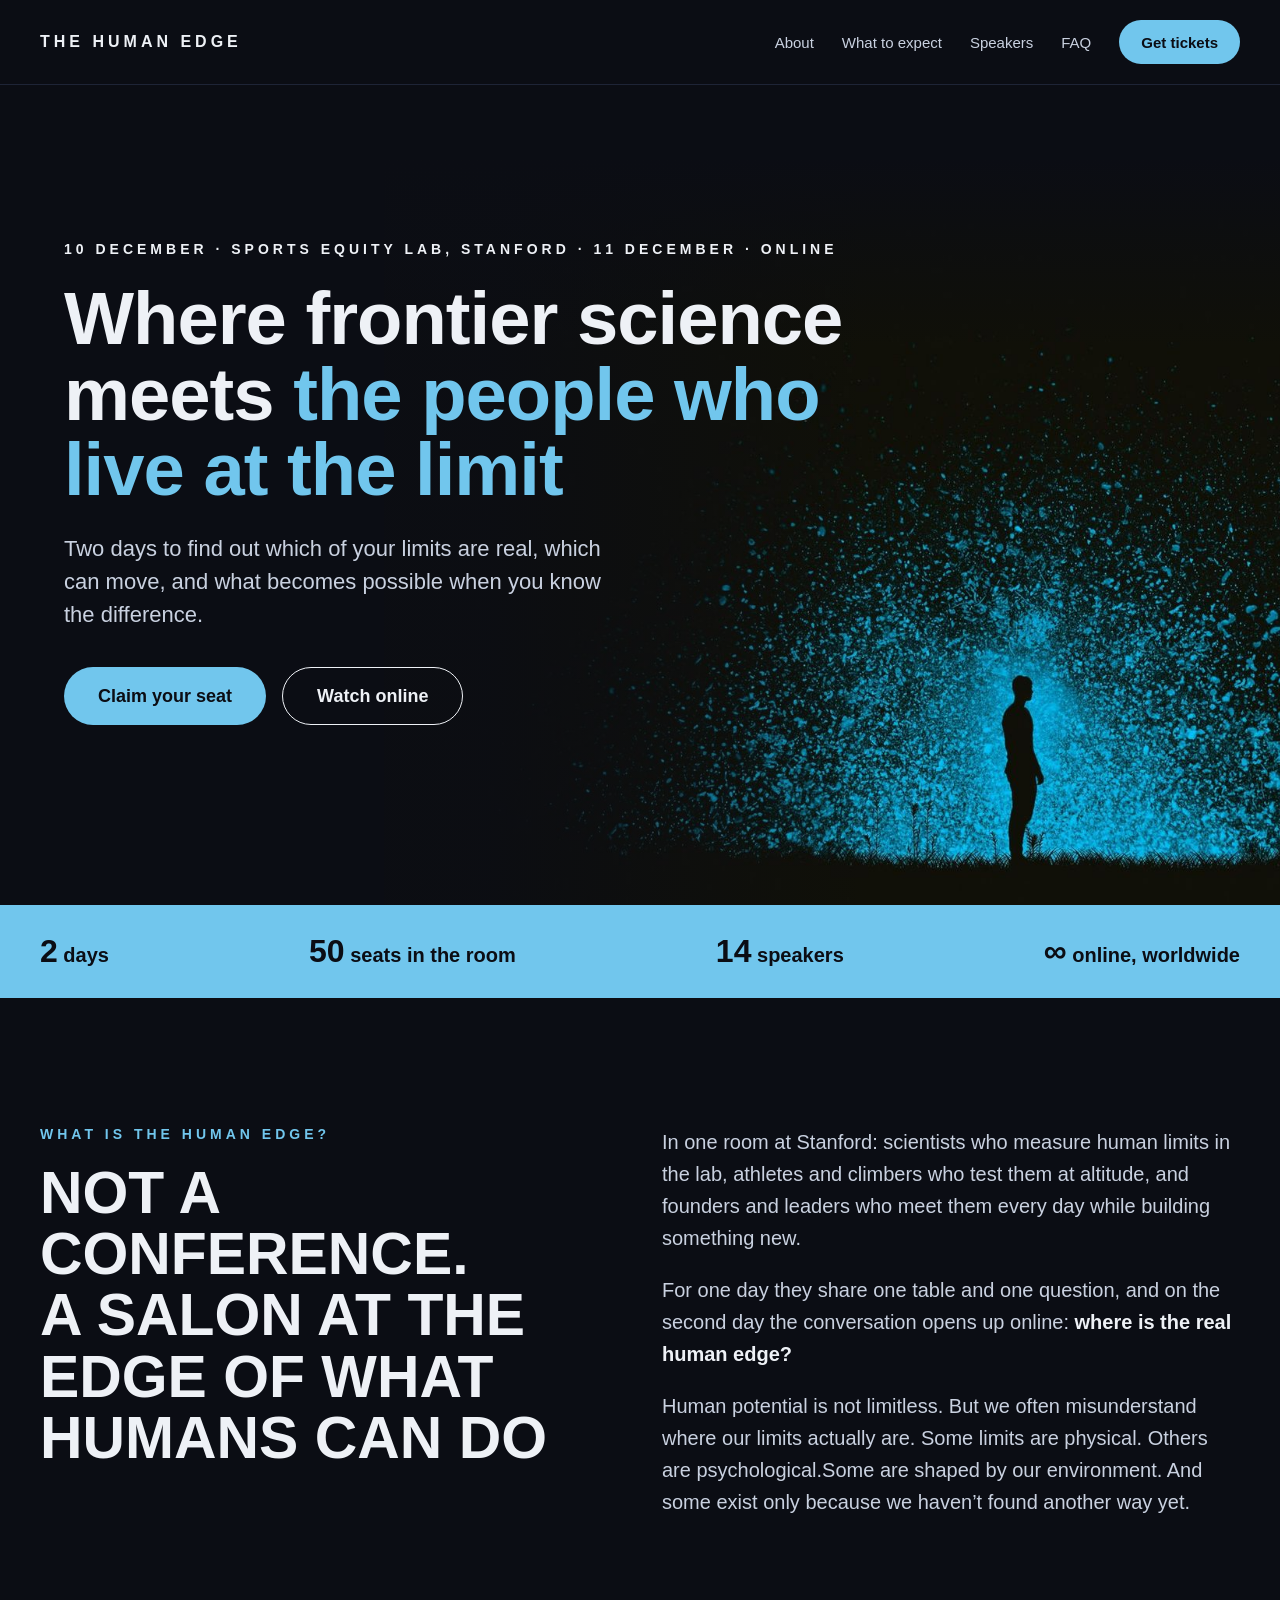
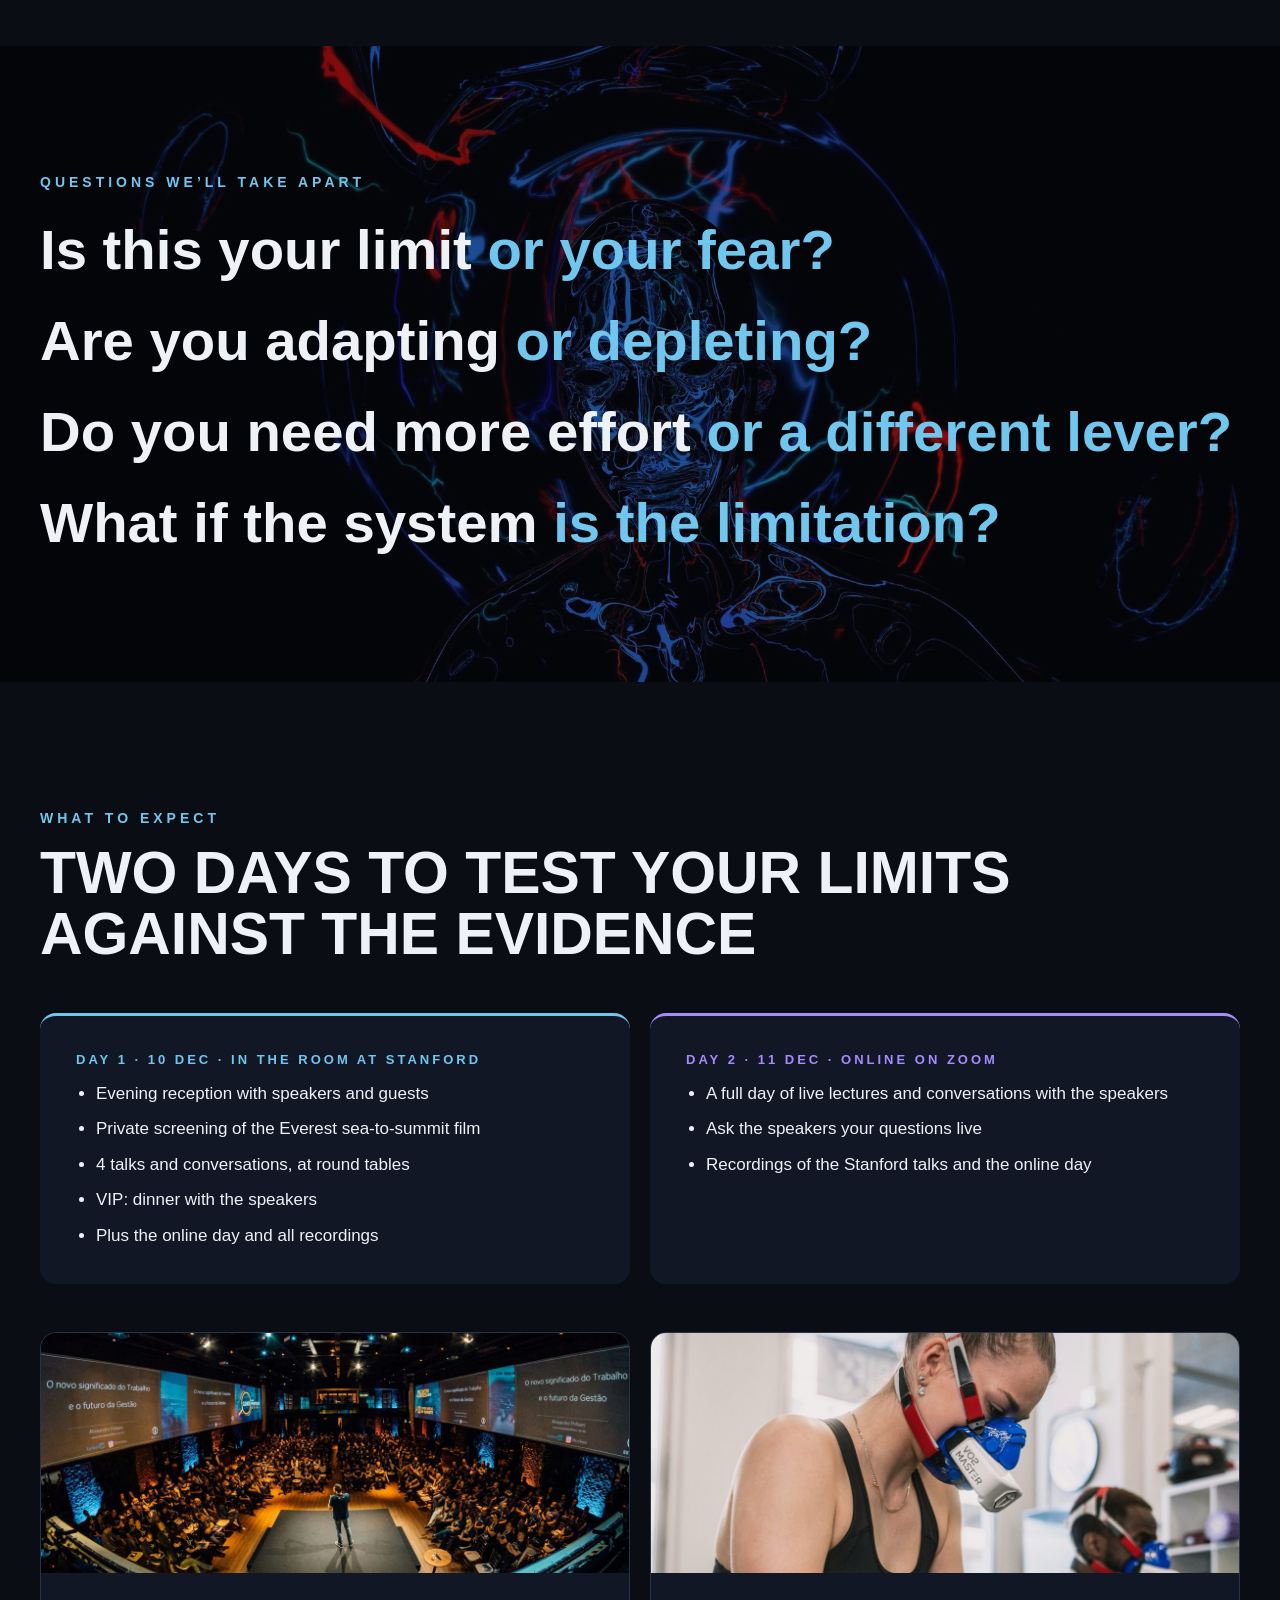
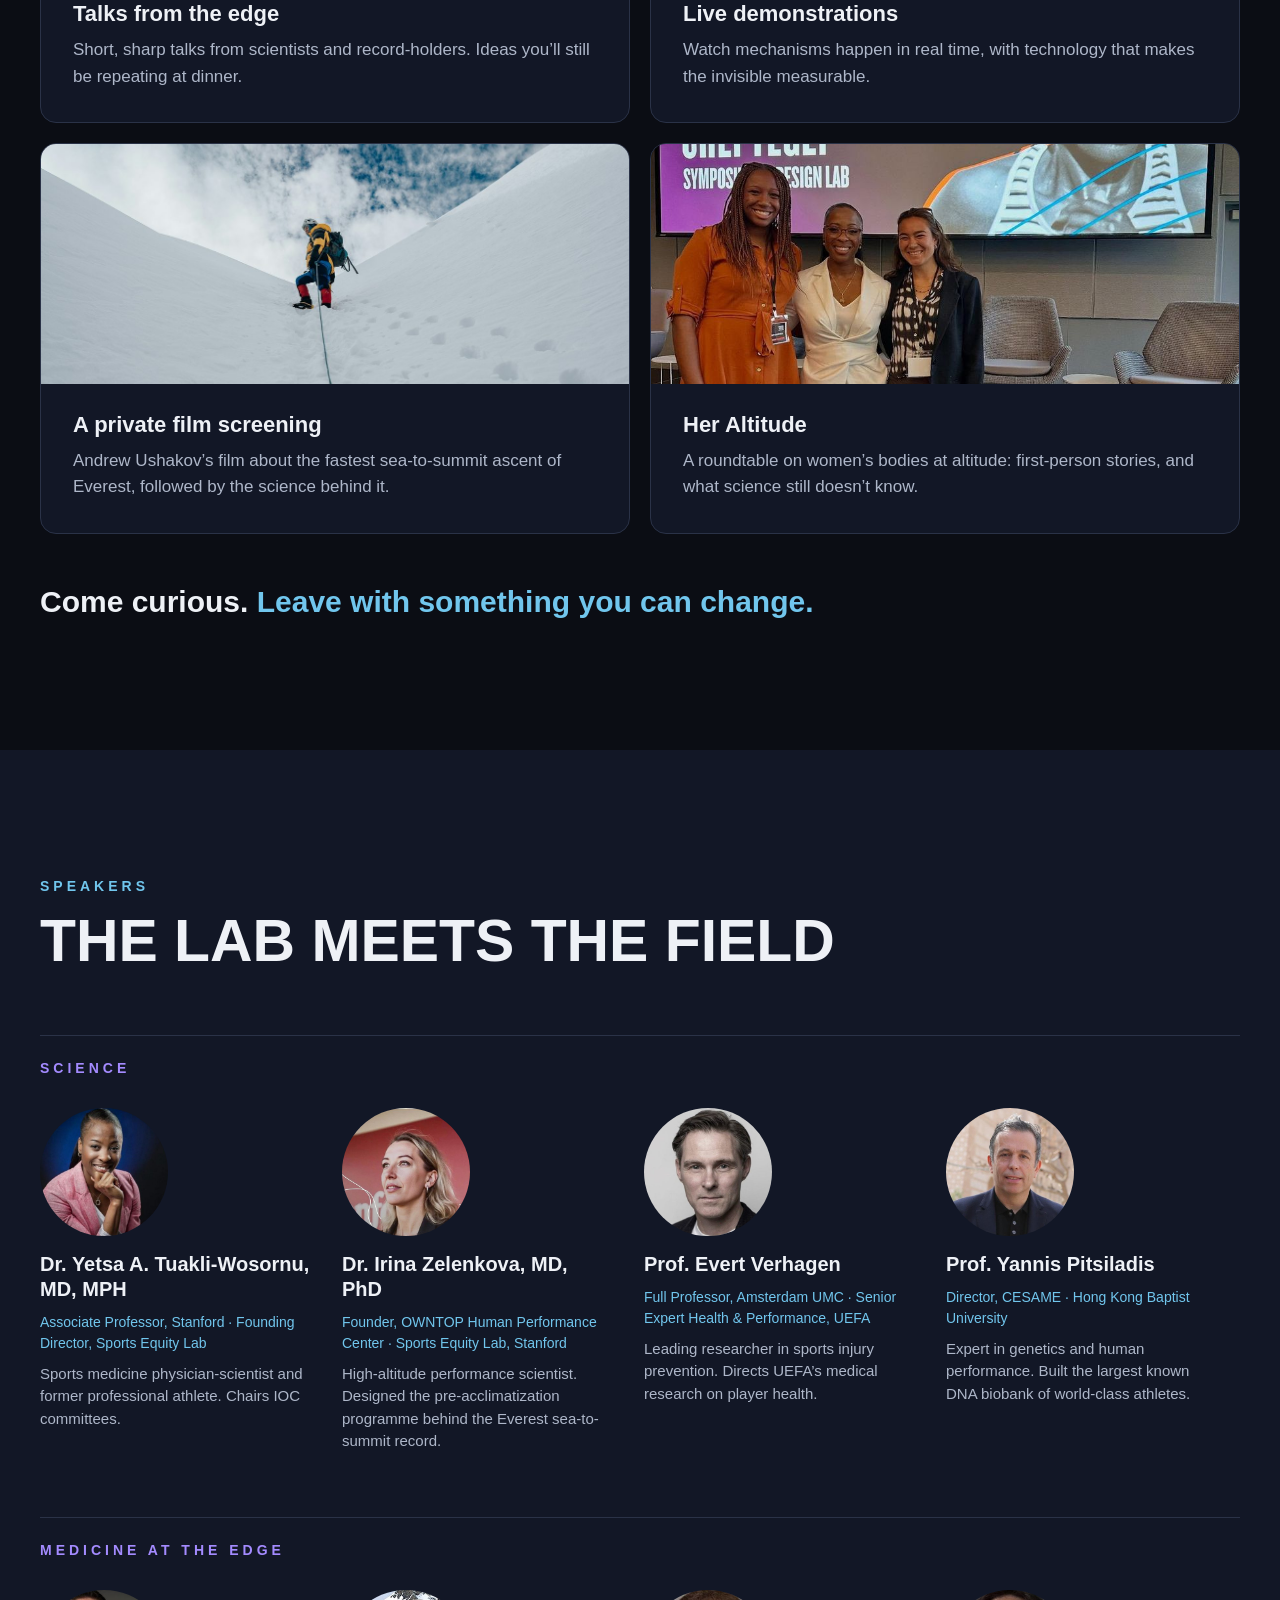
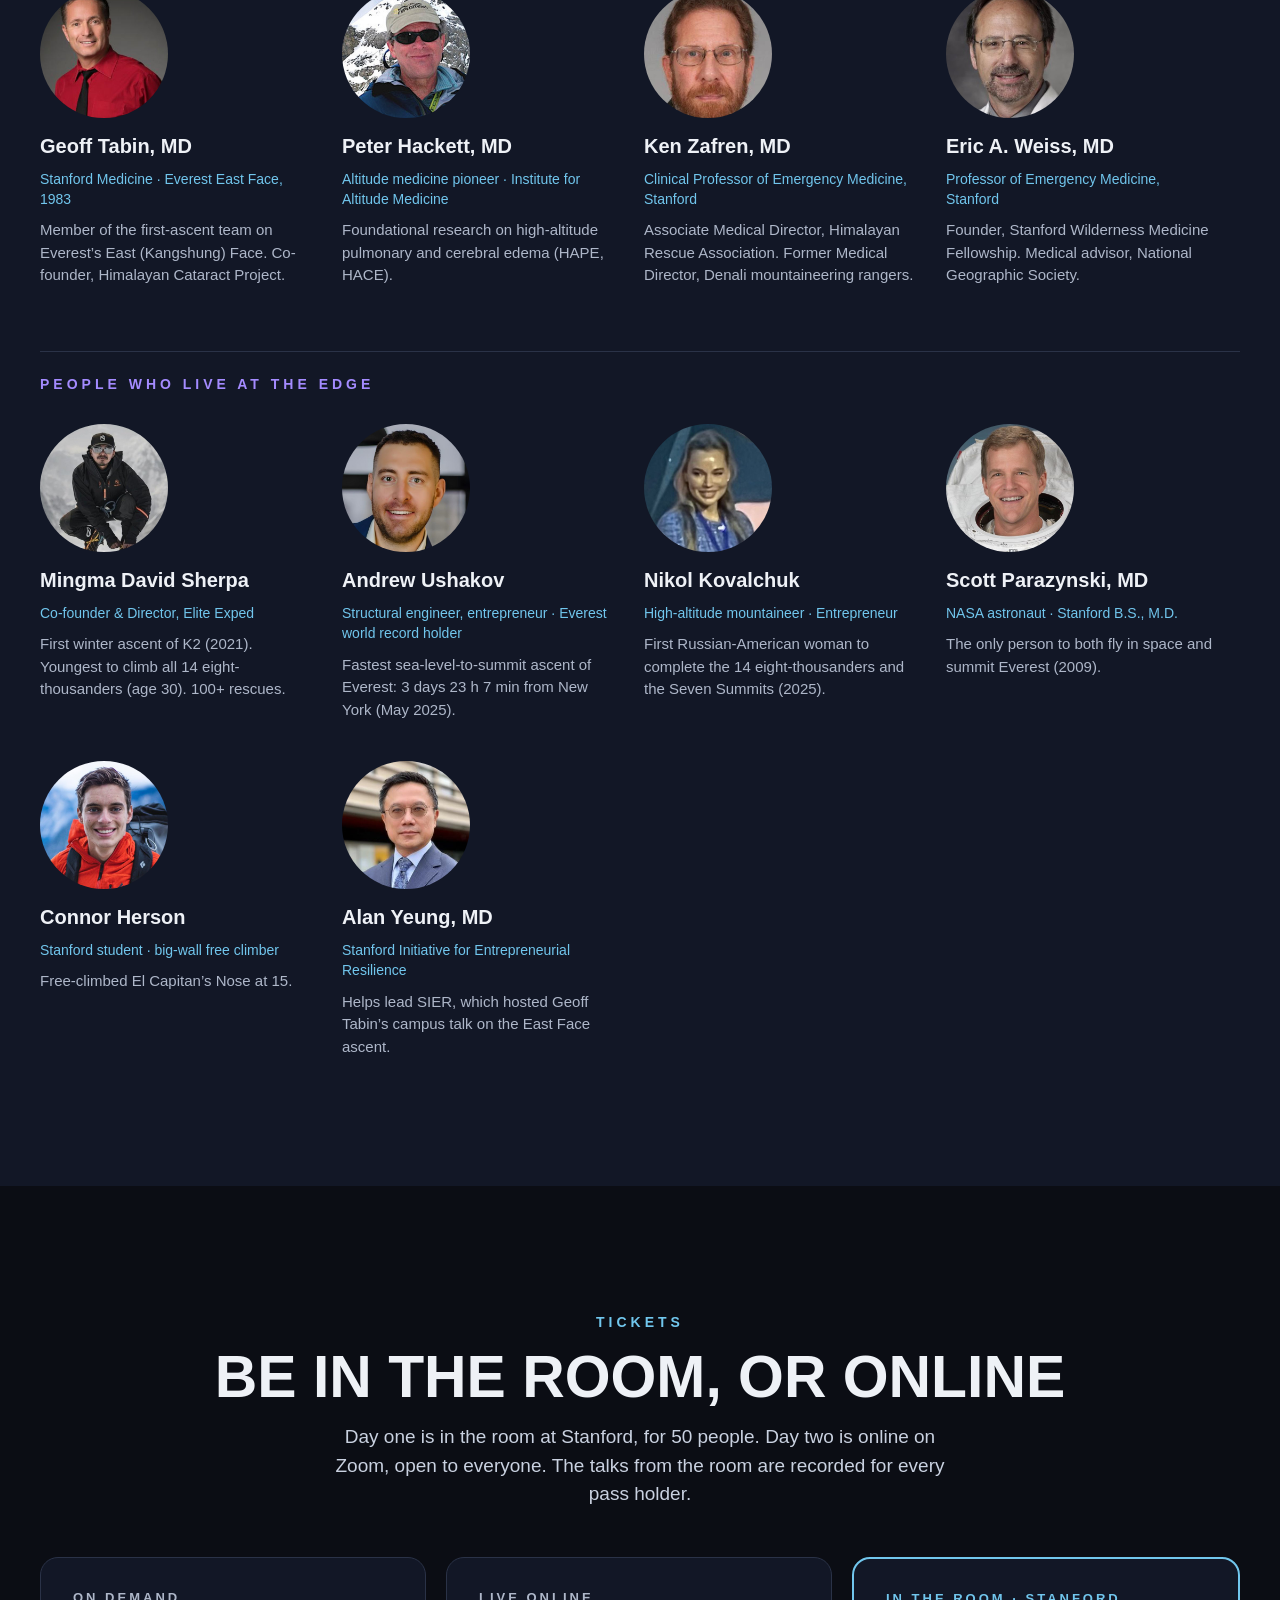
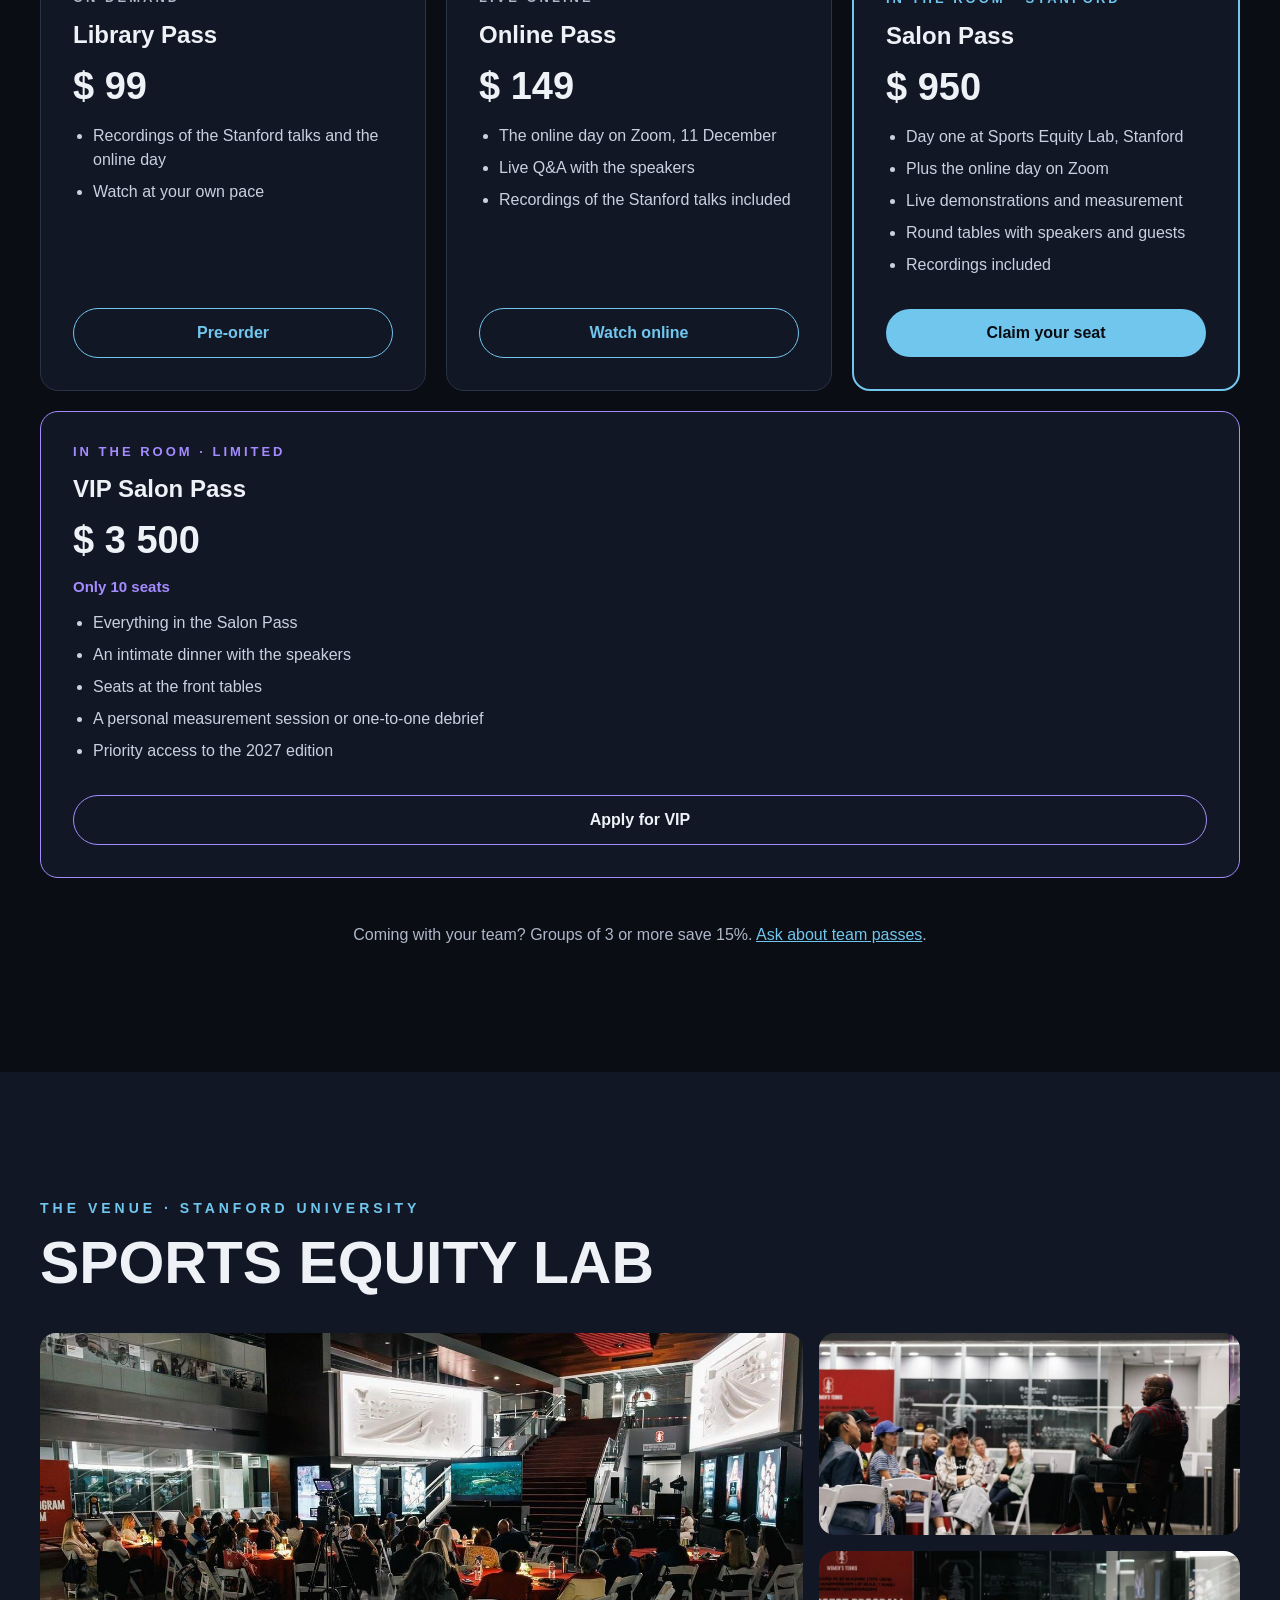
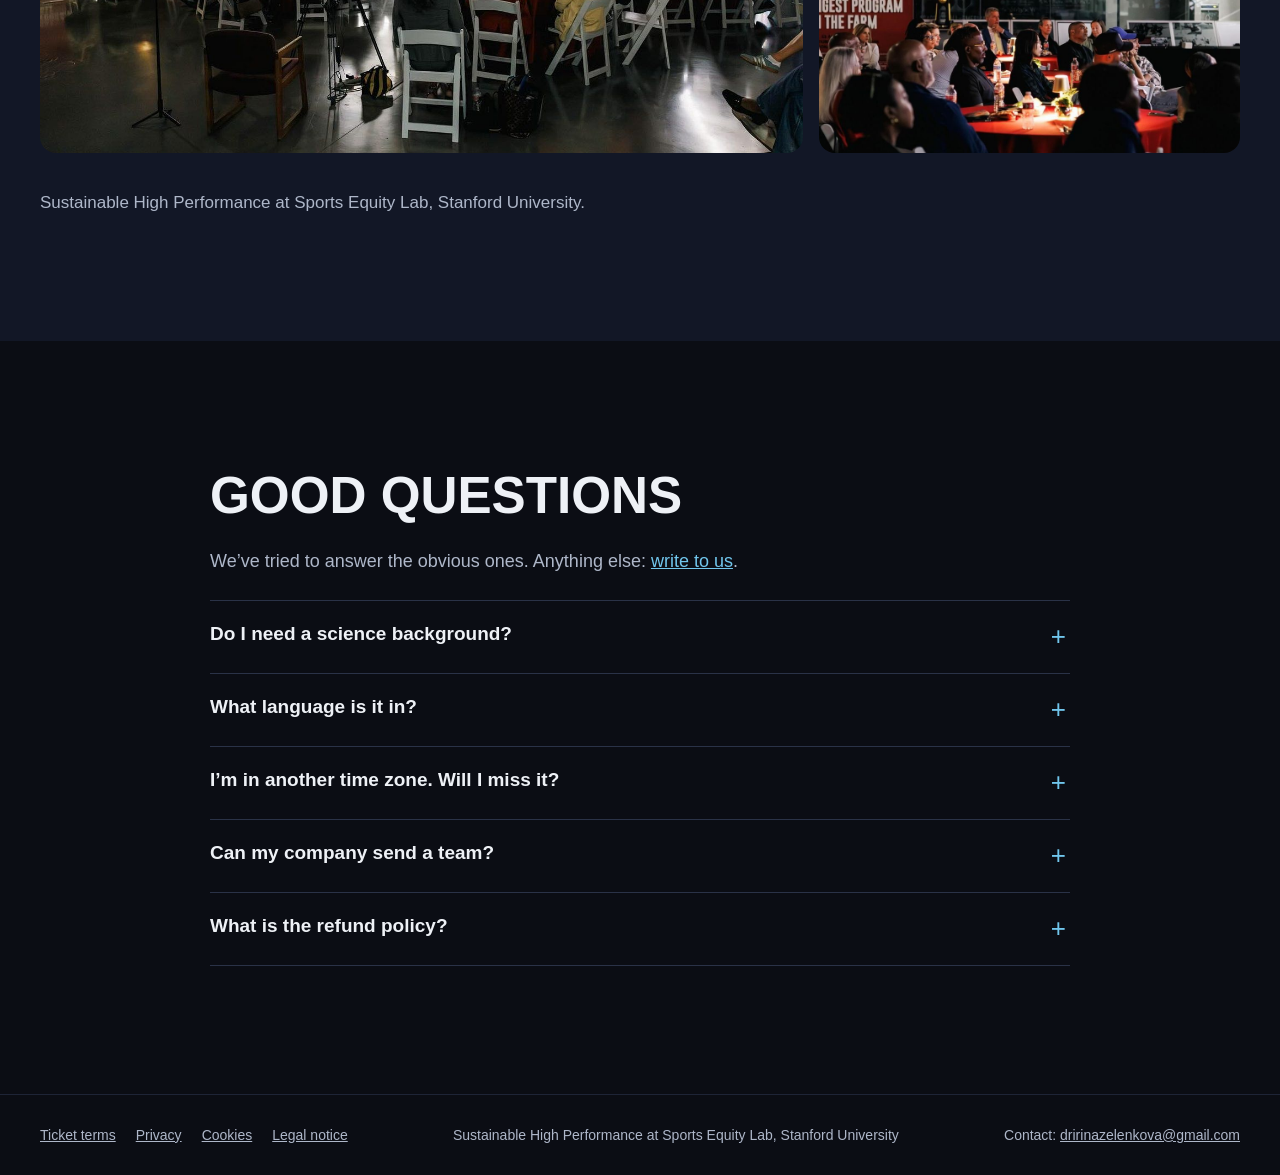
==== commit 6a1f3234: "Key facts: 14 speakers Co-Authored-By: Claude Opus 5.5 <noreply@anthropic.com> Claude-Session: https" ====
--- a/index.html
+++ b/index.html
@@ -49,7 +49,7 @@
 <div style="max-width: 1200px; margin: 0 auto; padding: 28px 24px; display: flex; flex-wrap: wrap; justify-content: space-between; gap: 20px 40px;">
 <p style="margin: 0; font-size: 20px; font-weight: 700;"><span style="font-size: 32px;">2</span> days</p>
 <p style="margin: 0; font-size: 20px; font-weight: 700;"><span style="font-size: 32px;">50</span> seats in the room</p>
-<p style="margin: 0; font-size: 20px; font-weight: 700;"><span style="font-size: 32px;">1</span> question</p>
+<p style="margin: 0; font-size: 20px; font-weight: 700;"><span style="font-size: 32px;">14</span> speakers</p>
 <p style="margin: 0; font-size: 20px; font-weight: 700;"><span style="font-size: 32px;">∞</span> online, worldwide</p>
 </div>
 </section>
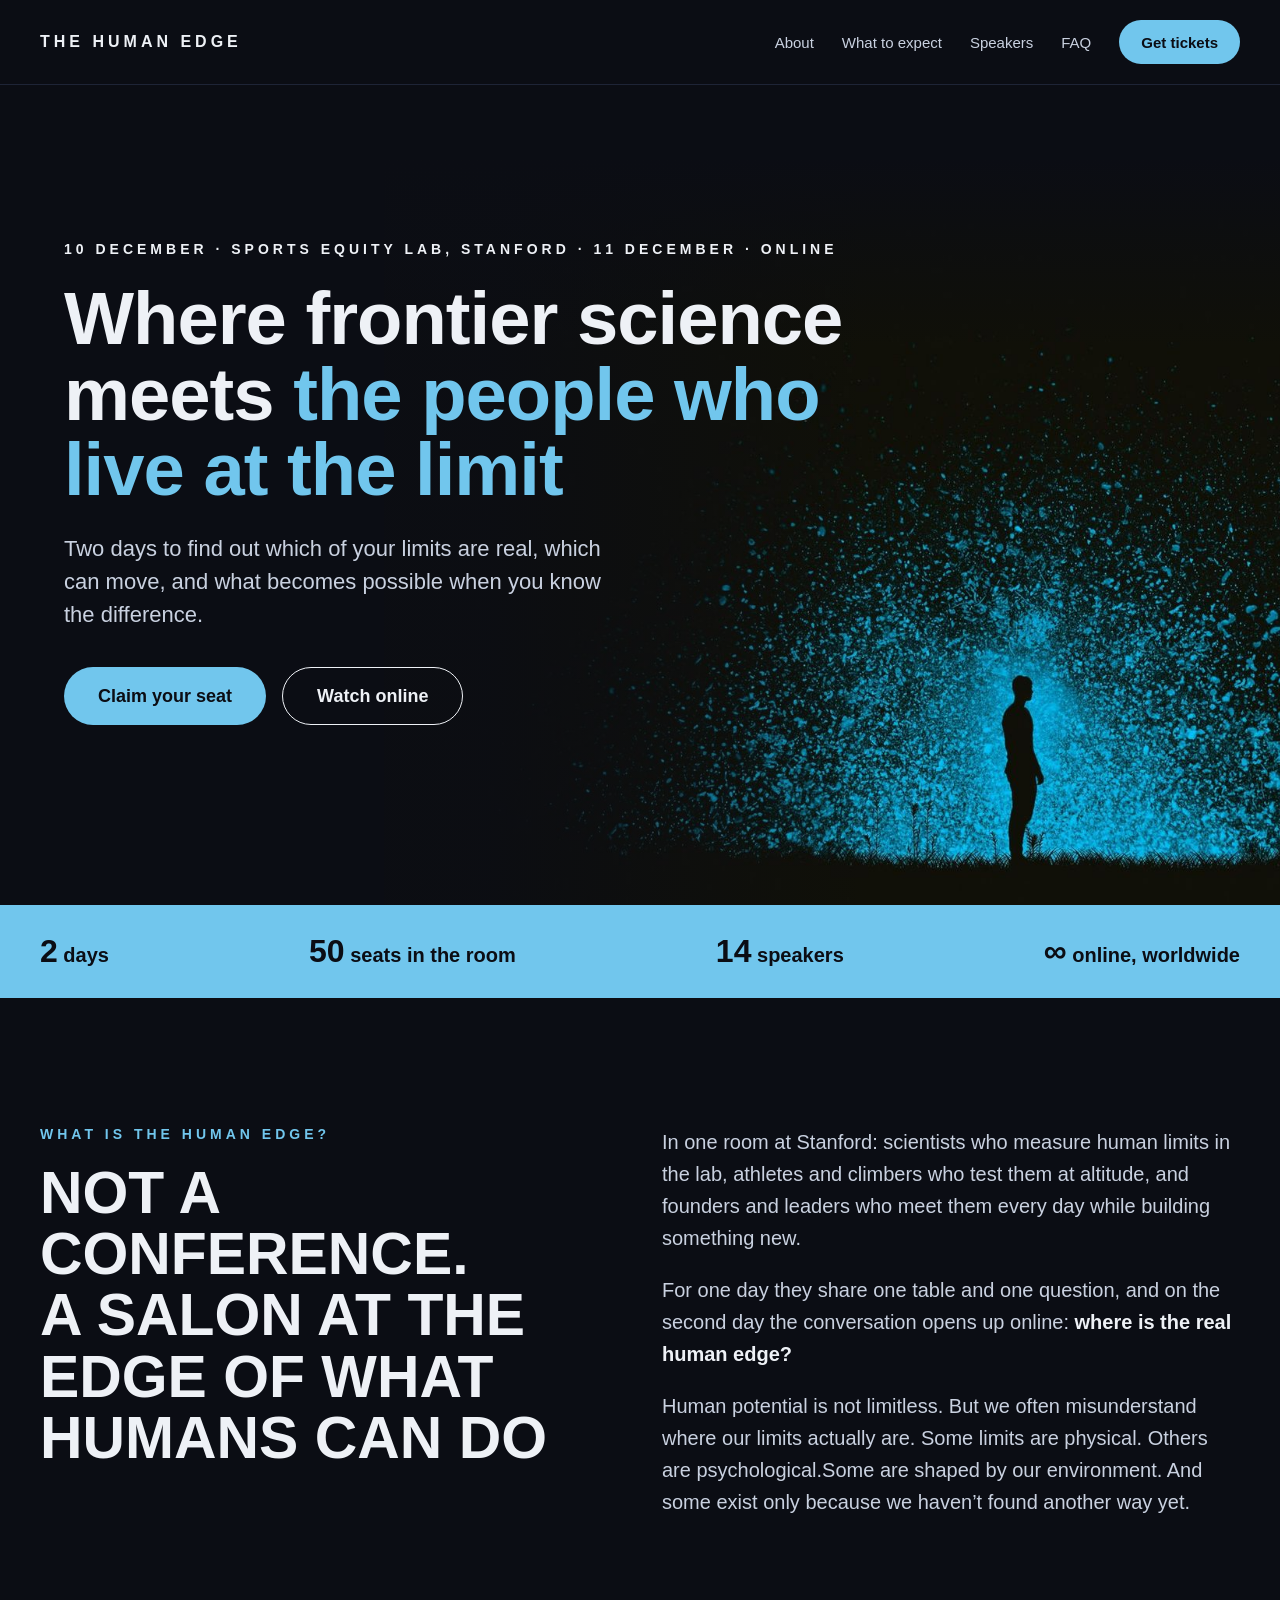
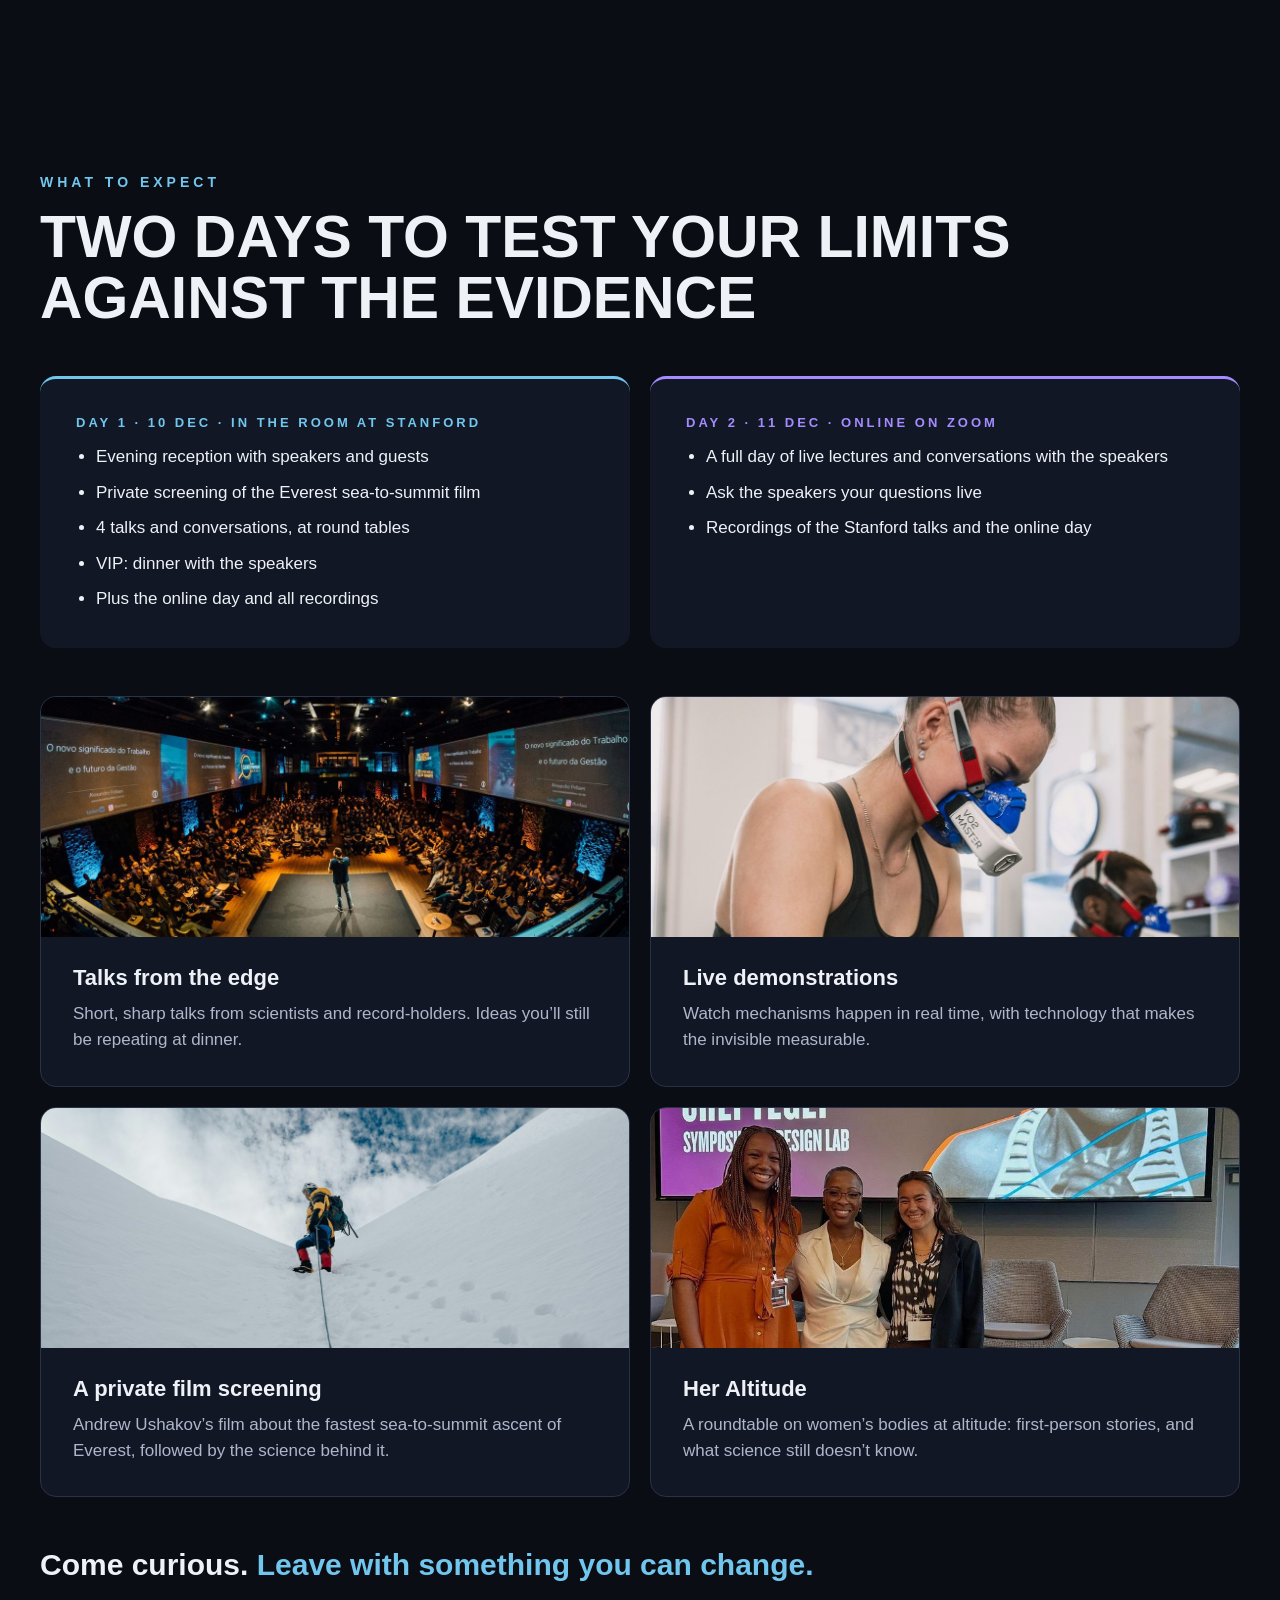
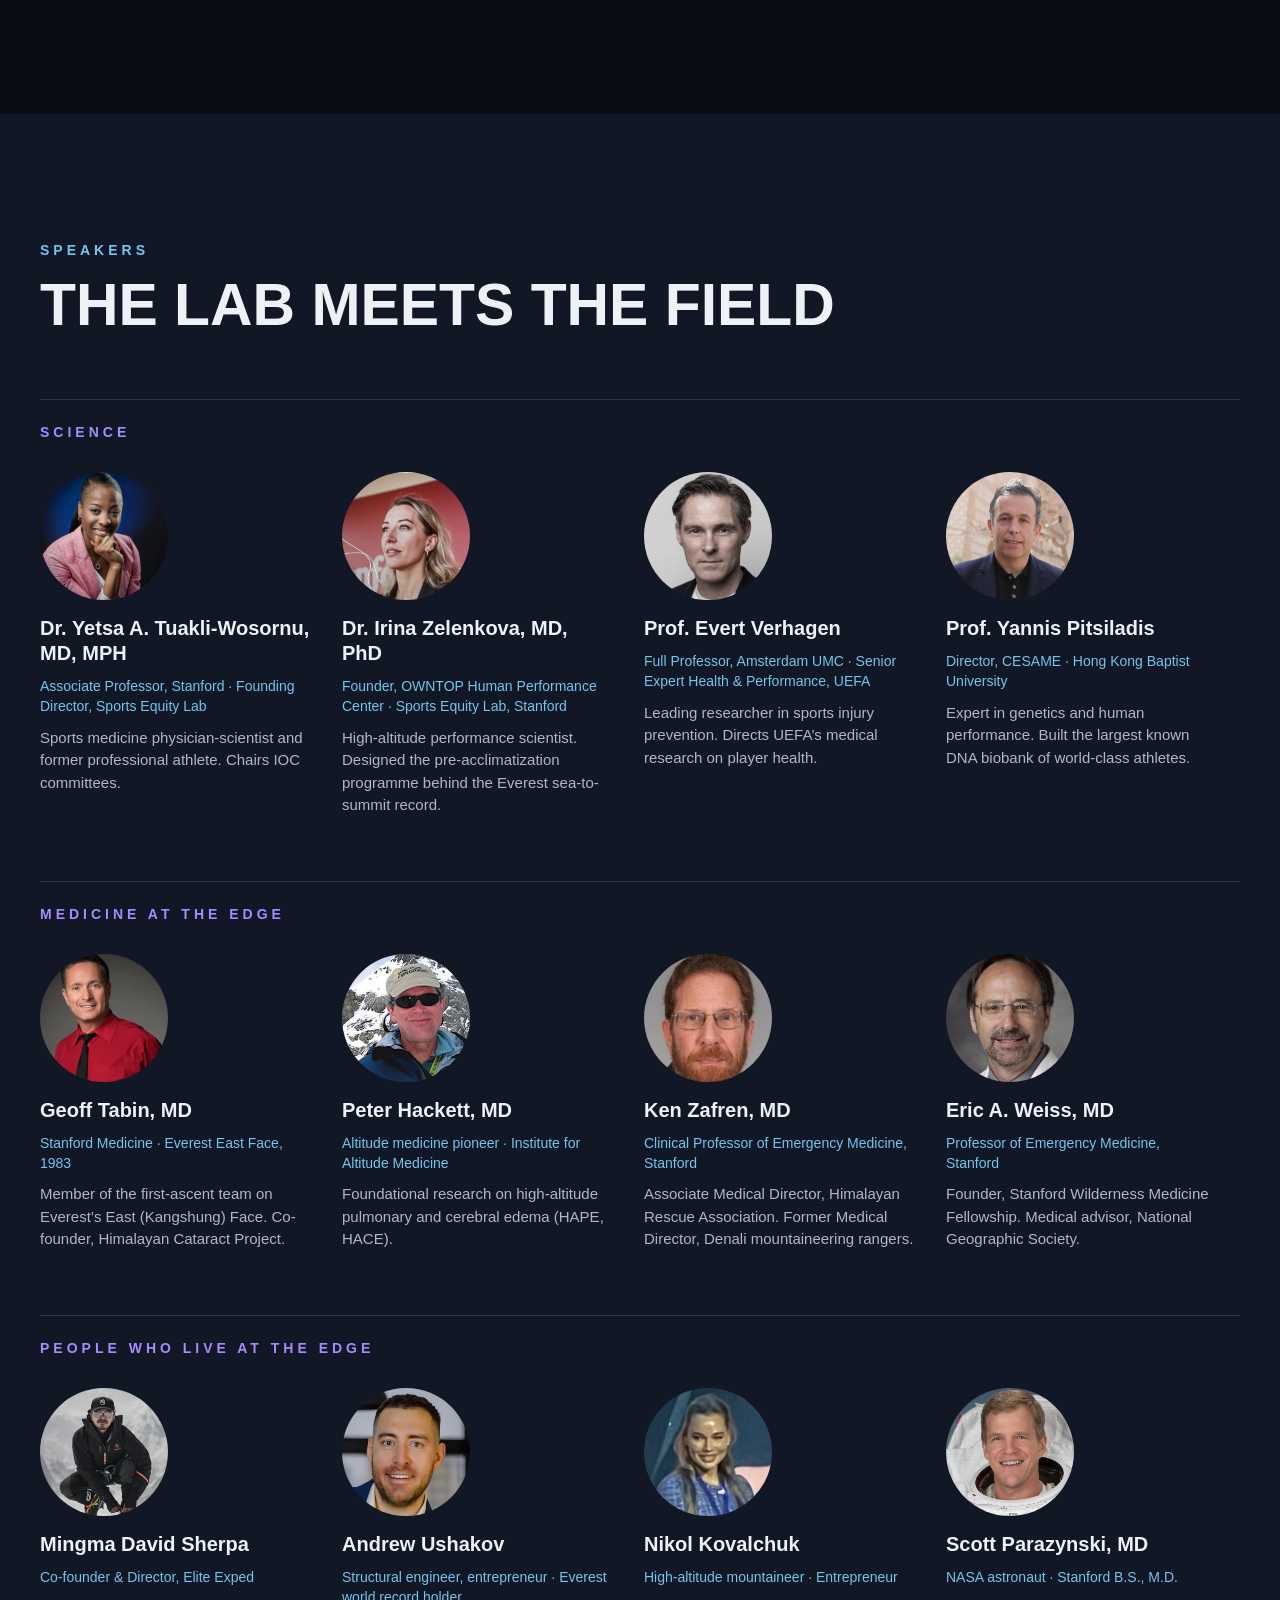
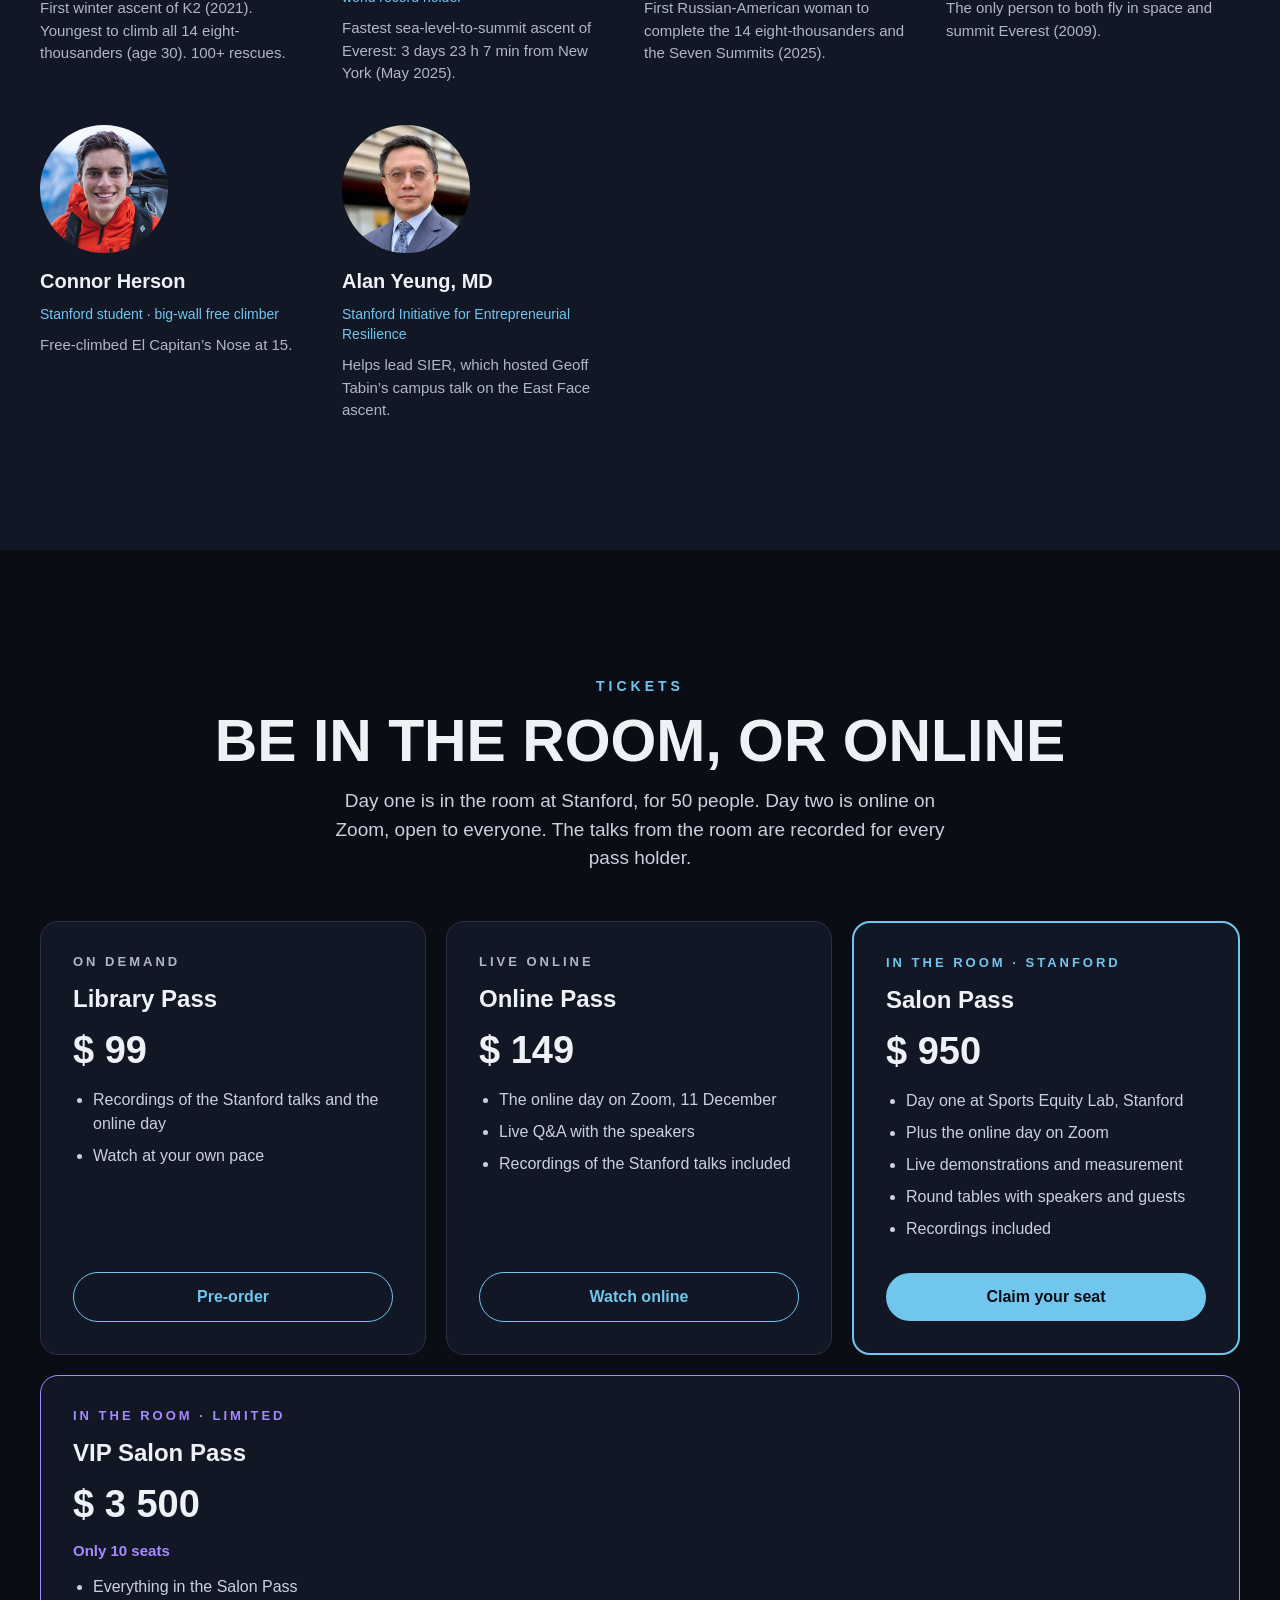
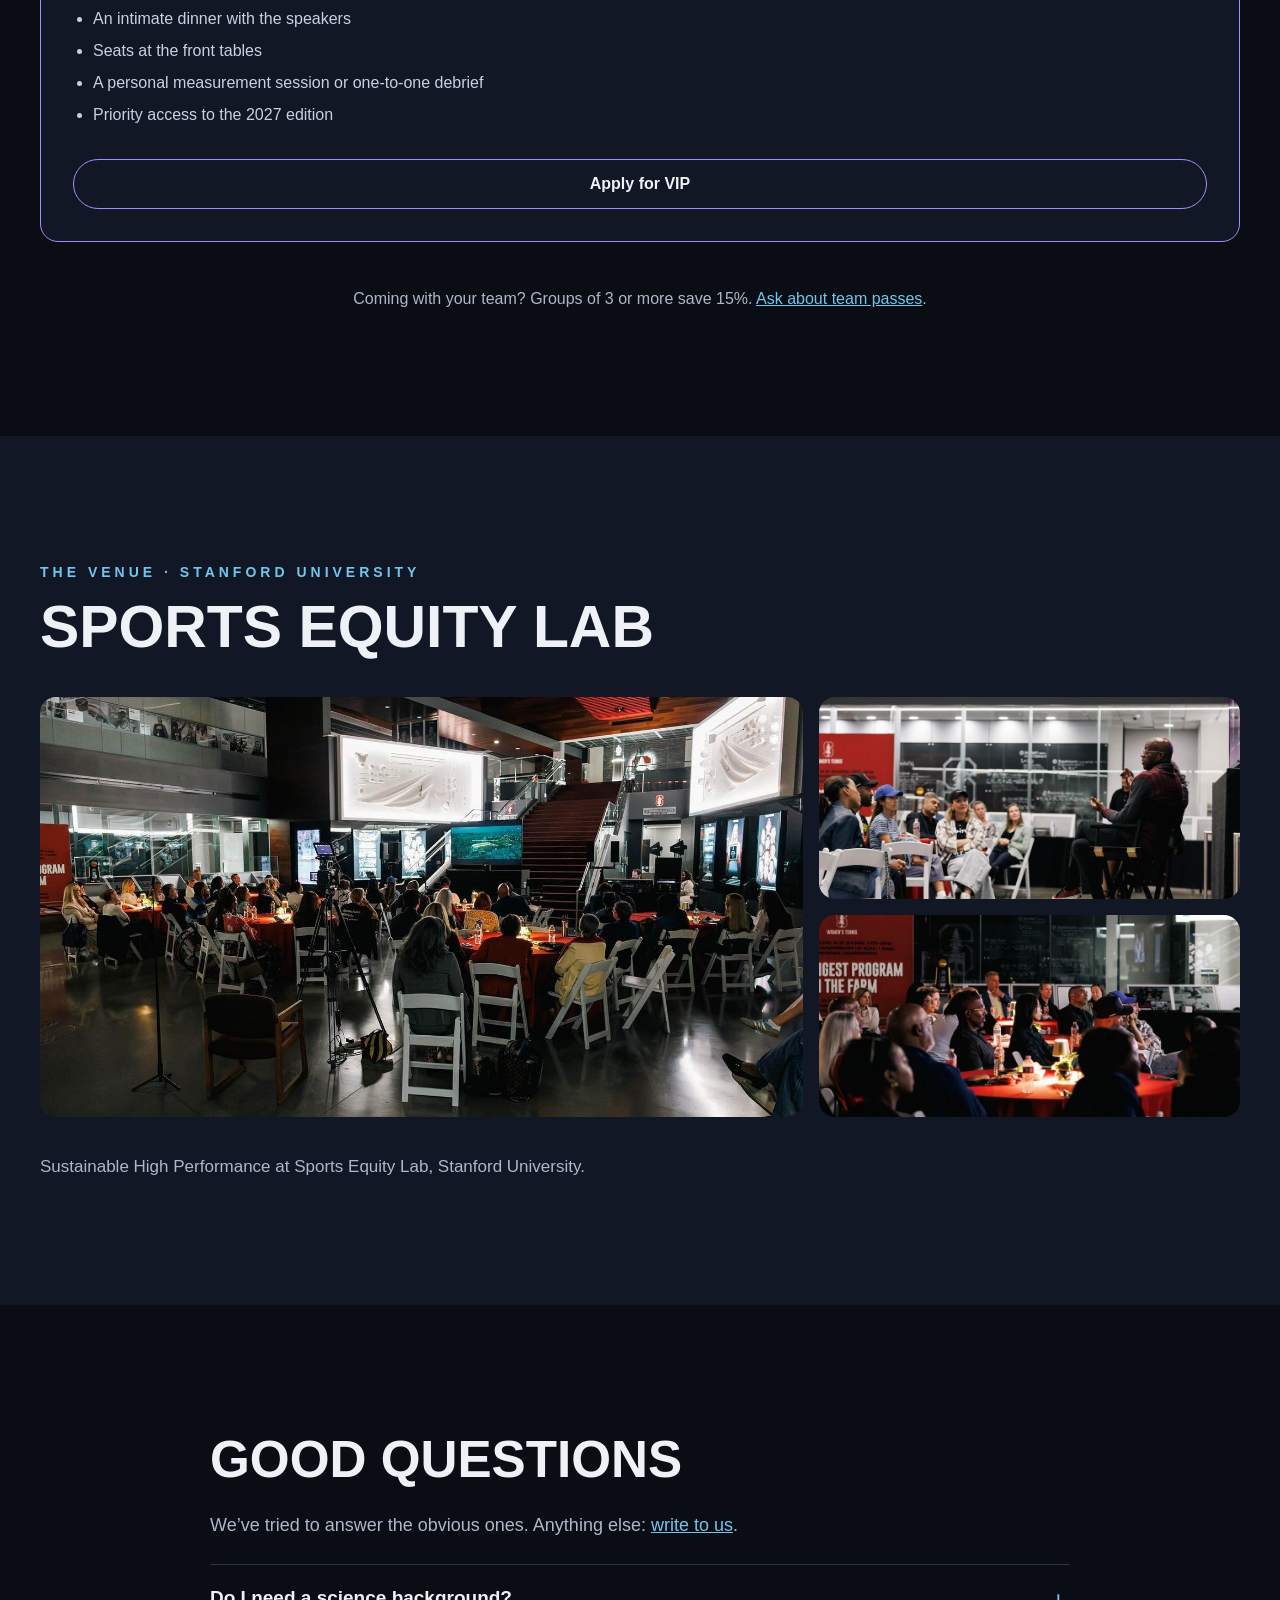
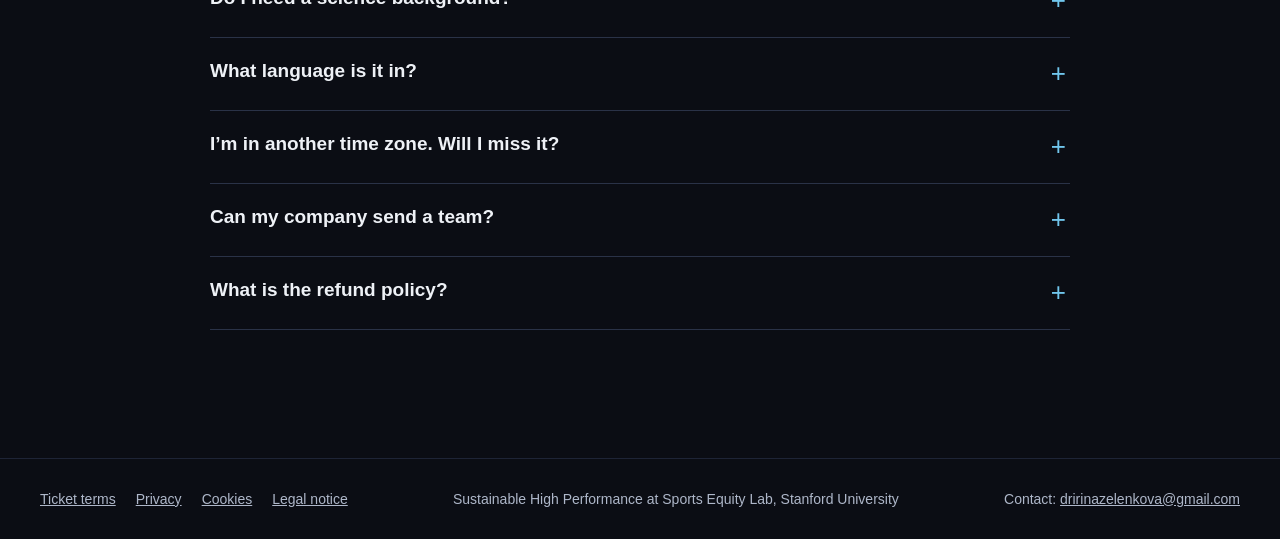
==== commit 87d8bfa6: "Remove Questions we'll take apart block Co-Authored-By: Claude Opus 5.5 <noreply@anthropic.com> Clau" ====
--- a/index.html
+++ b/index.html
@@ -68,18 +68,6 @@
 </div>
 </section>
 
-<section style="position: relative; overflow: hidden; padding: 128px 0; background: #0B0D14;">
-<img loading="lazy" src="assets/bg-face.jpg" alt="" aria-hidden="true" style="position: absolute; inset: 0; width: 100%; height: 100%; object-fit: cover; object-position: right center; opacity: 0.55;">
-<div style="position: relative; max-width: 1200px; margin: 0 auto; padding: 0 24px; display: flex; flex-direction: column; gap: 28px;">
-<p style="margin: 0; font-size: 14px; letter-spacing: 4px; text-transform: uppercase; font-weight: 700; color: #71C6ED;">Questions we’ll take apart</p>
-<p style="margin: 0; font-size: clamp(30px, 4.4vw, 58px); line-height: 1.12; font-weight: 700;">Is this your limit <span style="color: #71C6ED;">or your fear?</span></p>
-<p style="margin: 0; font-size: clamp(30px, 4.4vw, 58px); line-height: 1.12; font-weight: 700;">Are you adapting <span style="color: #71C6ED;">or depleting?</span></p>
-<p style="margin: 0; font-size: clamp(30px, 4.4vw, 58px); line-height: 1.12; font-weight: 700;">Do you need more effort <span style="color: #71C6ED;">or a different lever?</span></p>
-
-<p style="margin: 0; font-size: clamp(30px, 4.4vw, 58px); line-height: 1.12; font-weight: 700;">What if the system <span style="color: #71C6ED;">is the limitation?</span></p>
-</div>
-</section>
-
 <section id="expect" style="padding: 128px 0; background: #0B0D14;">
 <div style="max-width: 1200px; margin: 0 auto; padding: 0 24px; display: flex; flex-direction: column; gap: 48px;">
 <div style="display: flex; flex-direction: column; gap: 16px;">
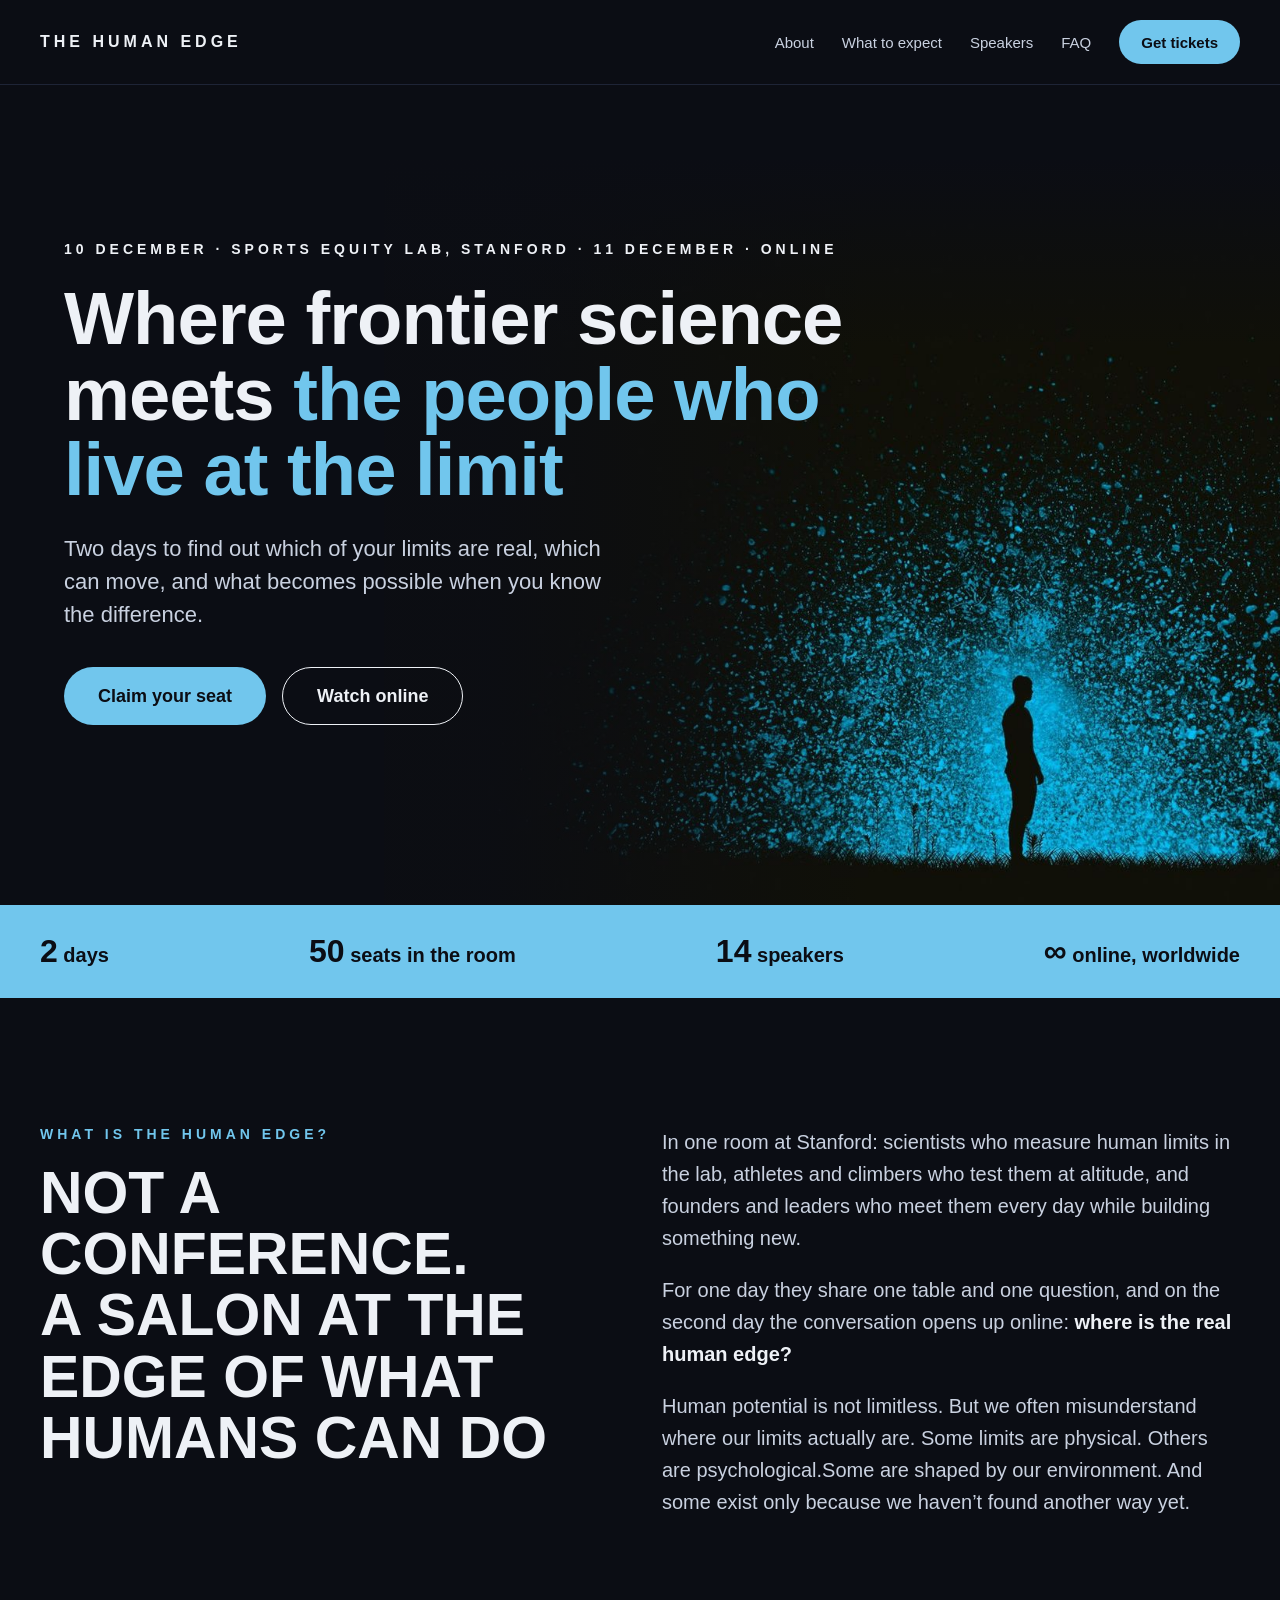
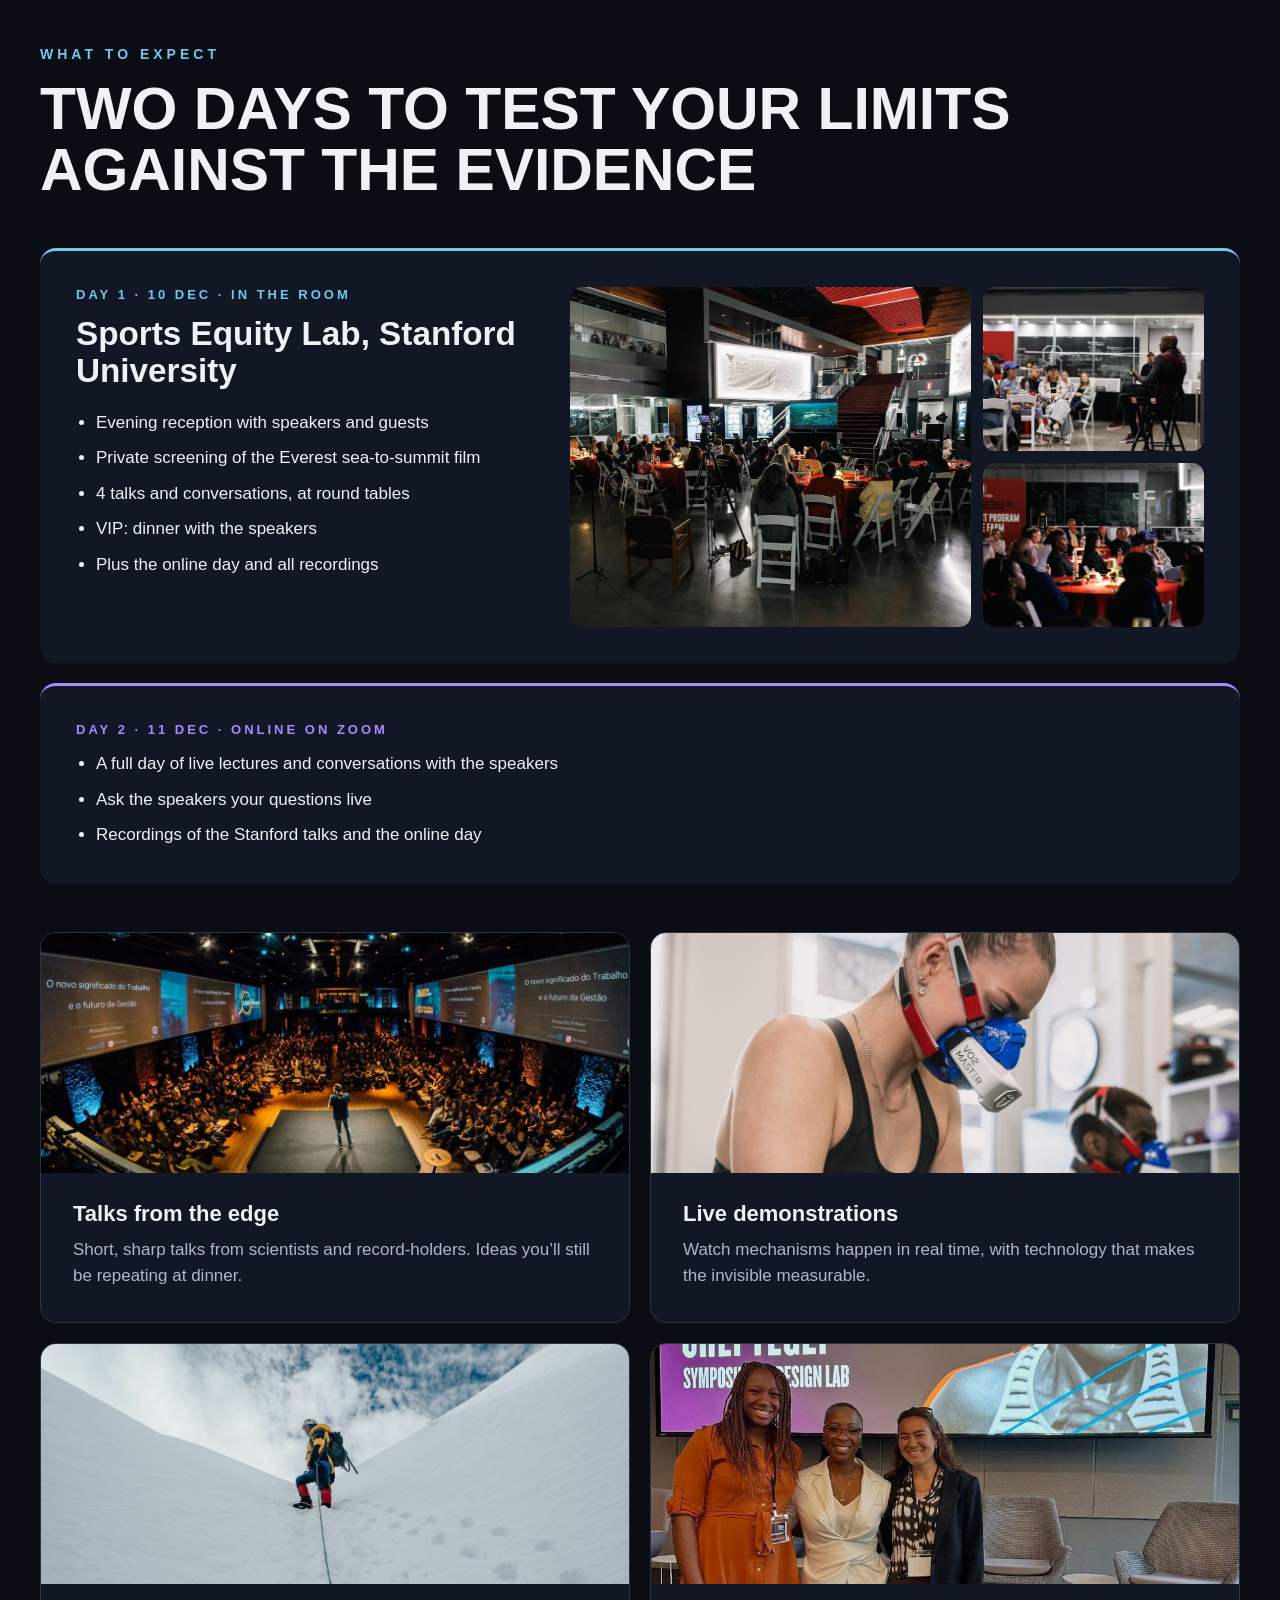
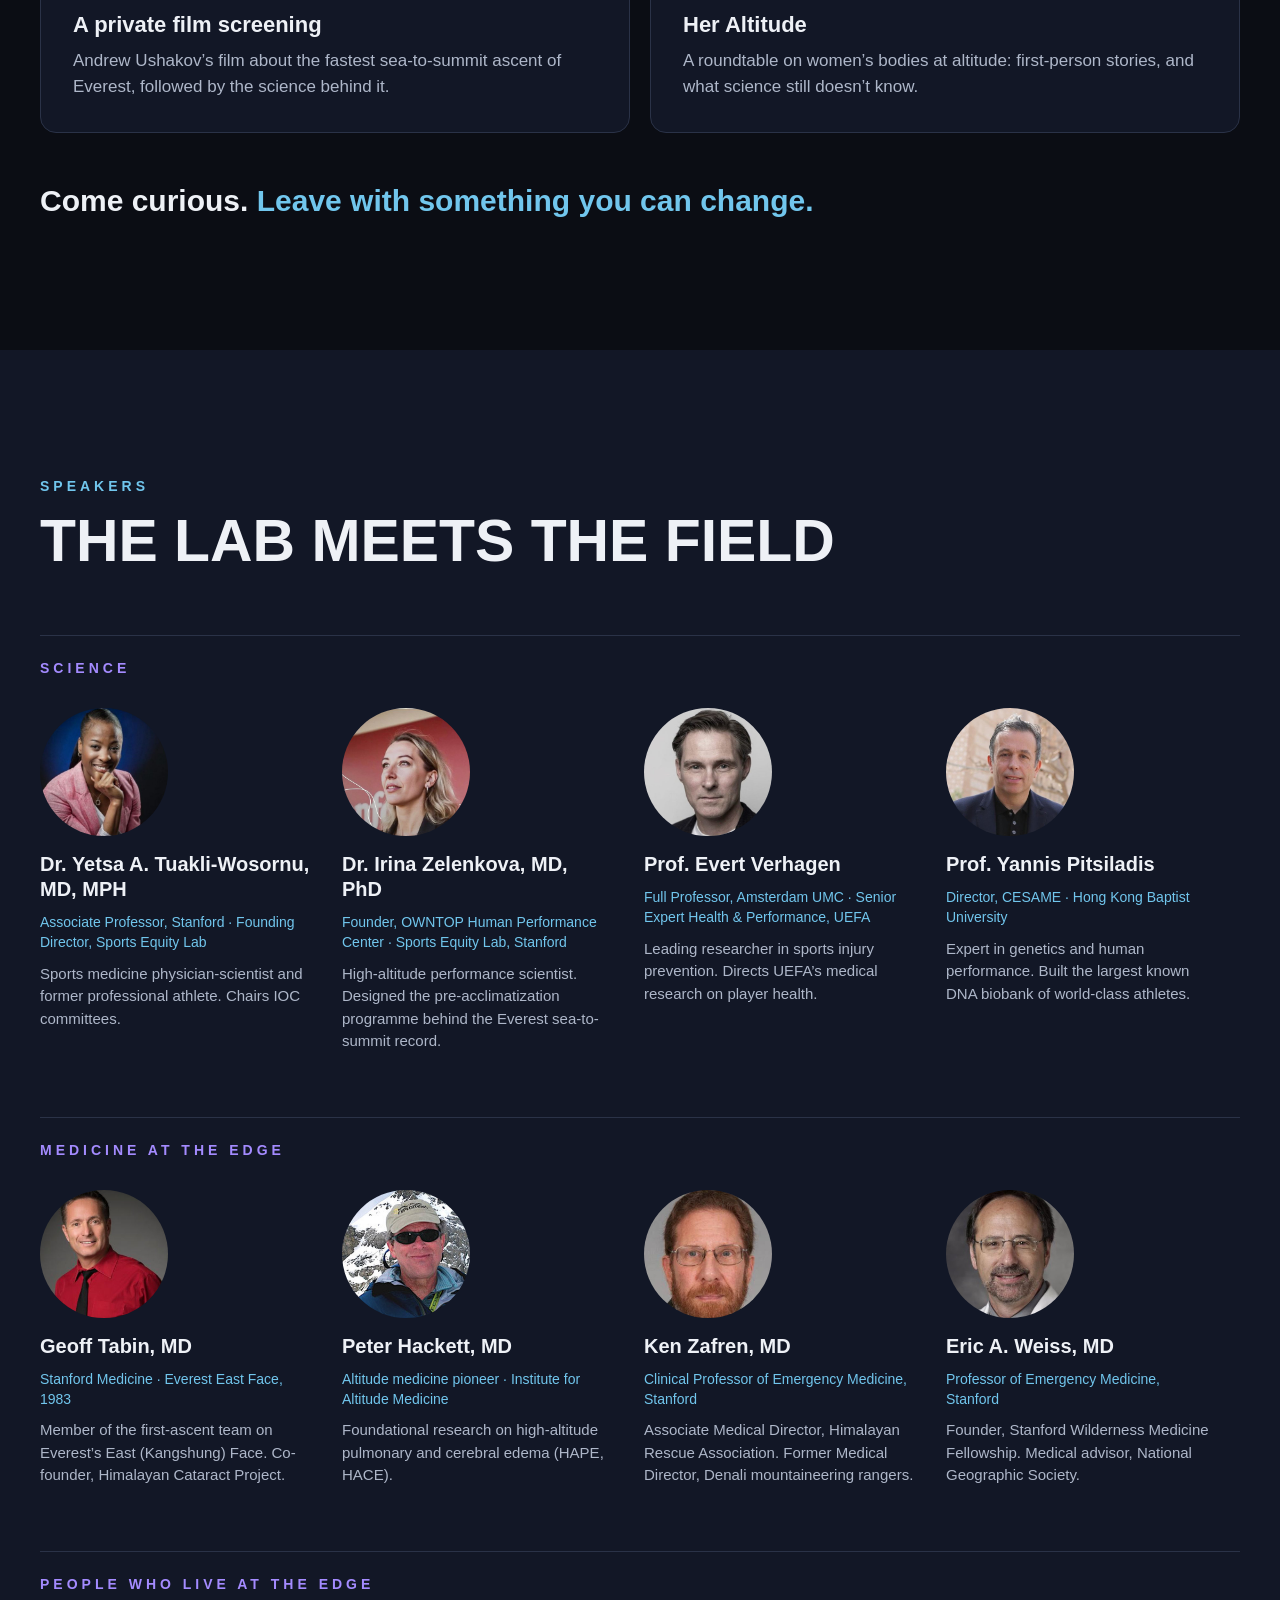
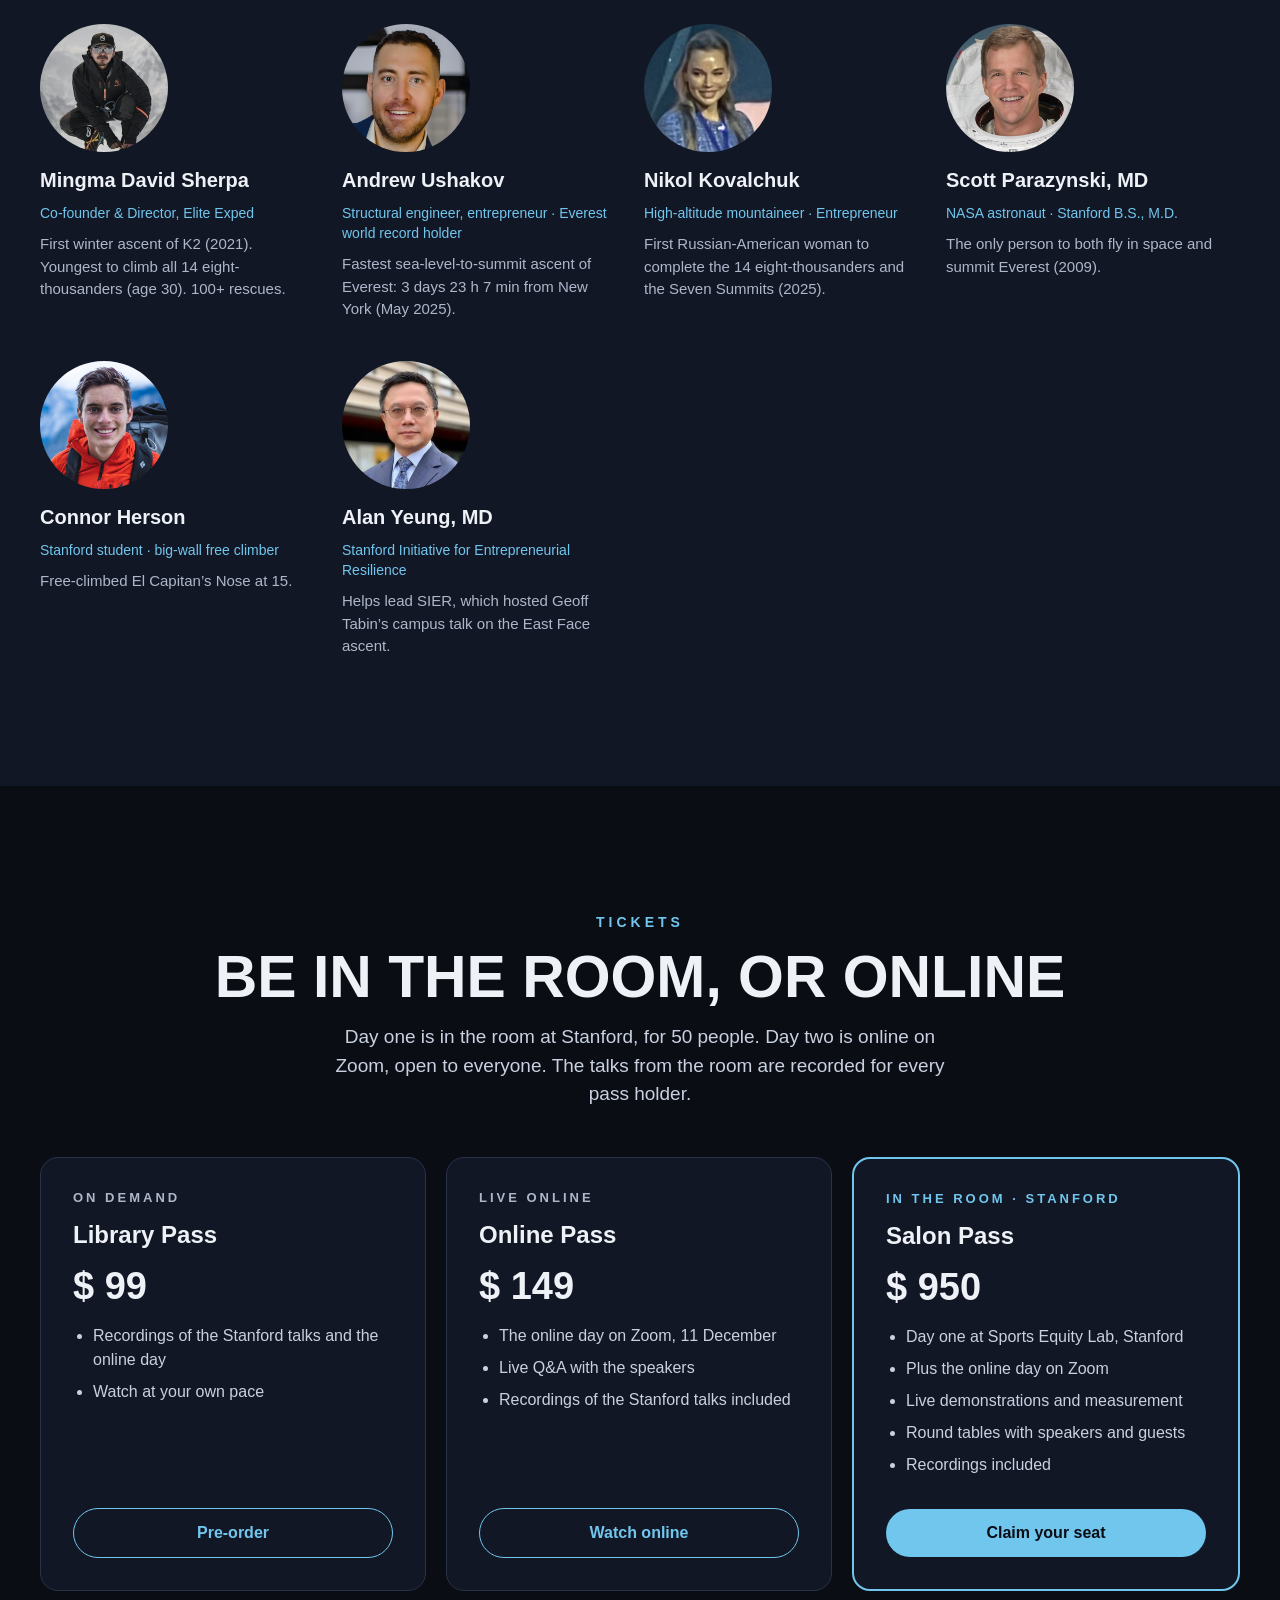
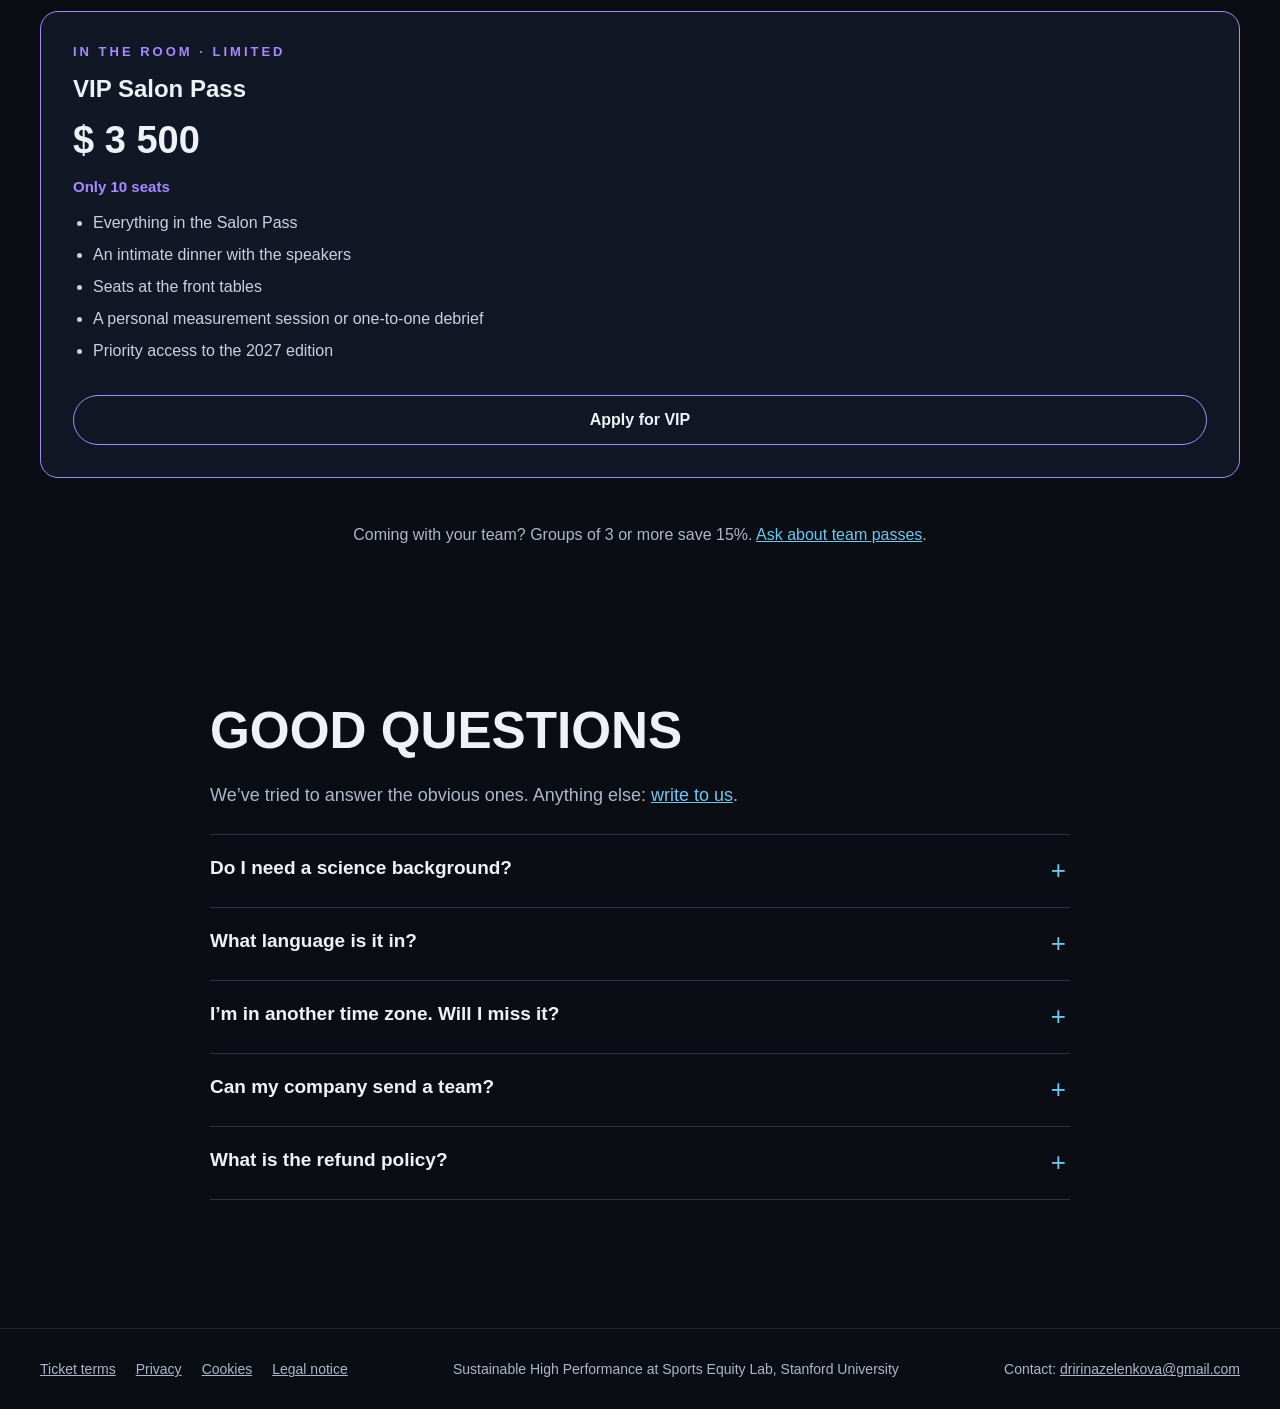
==== commit 9cb70caa: "Venue merged into Day 1 of What to expect Co-Authored-By: Claude Opus 5.5 <noreply@anthropic.com> Cl" ====
--- a/index.html
+++ b/index.html
@@ -68,15 +68,17 @@
 </div>
 </section>
 
-<section id="expect" style="padding: 128px 0; background: #0B0D14;">
+<section id="expect" style="padding: 0 0 128px; background: #0B0D14;">
 <div style="max-width: 1200px; margin: 0 auto; padding: 0 24px; display: flex; flex-direction: column; gap: 48px;">
 <div style="display: flex; flex-direction: column; gap: 16px;">
 <p style="margin: 0; font-size: 14px; letter-spacing: 4px; text-transform: uppercase; font-weight: 700; color: #71C6ED;">What to expect</p>
 <h2 style="margin: 0; font-size: clamp(36px, 4.6vw, 60px); line-height: 1.04; font-weight: 700; text-transform: uppercase;">Two days to test your limits against the evidence</h2>
 </div>
 <div style="display: flex; flex-wrap: wrap; gap: 20px;">
-<div style="flex: 1 1 440px; min-width: 0; padding: 36px; background: #121726; border-top: 3px solid #71C6ED; border-radius: 16px; display: flex; flex-direction: column; gap: 14px;">
-<p style="margin: 0; font-size: 13px; letter-spacing: 3px; text-transform: uppercase; font-weight: 700; color: #71C6ED;">Day 1 · 10 Dec · In the room at Stanford</p>
+<div style="flex: 1 1 100%; min-width: 0; padding: 36px; background: #121726; border-top: 3px solid #71C6ED; border-radius: 16px; display: flex; flex-wrap: wrap; gap: 32px;">
+<div style="flex: 1 1 340px; min-width: 0; display: flex; flex-direction: column; gap: 14px;">
+<p style="margin: 0; font-size: 13px; letter-spacing: 3px; text-transform: uppercase; font-weight: 700; color: #71C6ED;">Day 1 · 10 Dec · In the room</p>
+<h3 style="margin: 0 0 6px; font-size: clamp(26px, 2.6vw, 34px); line-height: 1.1; font-weight: 700;">Sports Equity Lab, Stanford University</h3>
 <ul style="margin: 0; padding: 0 0 0 20px; display: flex; flex-direction: column; gap: 10px; font-size: 17px; line-height: 1.5; color: #EEF1F6;">
 <li>Evening reception with speakers and guests</li>
 <li>Private screening of the Everest sea-to-summit film</li>
@@ -85,7 +87,15 @@
 <li>Plus the online day and all recordings</li>
 </ul>
 </div>
-<div style="flex: 1 1 440px; min-width: 0; padding: 36px; background: #121726; border-top: 3px solid #A48BFF; border-radius: 16px; display: flex; flex-direction: column; gap: 14px;">
+<div style="flex: 1.6 1 440px; min-width: 0; display: flex; flex-wrap: wrap; gap: 12px;">
+<img loading="lazy" src="assets/venue-1.jpg" alt="Evening gathering in a Stanford athletics hall" style="flex: 2 1 280px; min-width: 0; height: 340px; object-fit: cover; border-radius: 12px;">
+<div style="flex: 1 1 160px; min-width: 0; display: flex; flex-direction: column; gap: 12px;">
+<img loading="lazy" src="assets/venue-2.jpg" alt="Seated discussion with an audience in a Stanford facility" style="width: 100%; height: 164px; object-fit: cover; border-radius: 12px;">
+<img loading="lazy" src="assets/venue-3.jpg" alt="Guests at round tables during an evening program" style="width: 100%; height: 164px; object-fit: cover; border-radius: 12px;">
+</div>
+</div>
+</div>
+<div style="flex: 1 1 100%; min-width: 0; padding: 36px; background: #121726; border-top: 3px solid #A48BFF; border-radius: 16px; display: flex; flex-direction: column; gap: 14px;">
 <p style="margin: 0; font-size: 13px; letter-spacing: 3px; text-transform: uppercase; font-weight: 700; color: #A48BFF;">Day 2 · 11 Dec · Online on Zoom</p>
 <ul style="margin: 0; padding: 0 0 0 20px; display: flex; flex-direction: column; gap: 10px; font-size: 17px; line-height: 1.5; color: #EEF1F6;">
 <li>A full day of live lectures and conversations with the speakers</li>
@@ -302,24 +312,7 @@
 </div>
 </section>
 
-<section id="venue" style="padding: 128px 0; background: #121726;">
-<div style="max-width: 1200px; margin: 0 auto; padding: 0 24px; display: flex; flex-direction: column; gap: 40px;">
-<div style="display: flex; flex-direction: column; gap: 16px;">
-<p style="margin: 0; font-size: 14px; letter-spacing: 4px; text-transform: uppercase; font-weight: 700; color: #71C6ED;">The venue · Stanford University</p>
-<h2 style="margin: 0; font-size: clamp(36px, 4.6vw, 60px); line-height: 1.04; font-weight: 700; text-transform: uppercase;">Sports Equity Lab</h2>
-</div>
-<div style="display: flex; flex-wrap: wrap; gap: 16px;">
-<img loading="lazy" src="assets/venue-1.jpg" alt="Evening gathering in a Stanford athletics hall" style="flex: 2 1 480px; min-width: 0; height: 420px; object-fit: cover; border-radius: 16px;">
-<div style="flex: 1 1 280px; min-width: 0; display: flex; flex-direction: column; gap: 16px;">
-<img loading="lazy" src="assets/venue-2.jpg" alt="Seated discussion with an audience in a Stanford facility" style="width: 100%; height: 202px; object-fit: cover; border-radius: 16px;">
-<img loading="lazy" src="assets/venue-3.jpg" alt="Guests at round tables during an evening program" style="width: 100%; height: 202px; object-fit: cover; border-radius: 16px;">
-</div>
-</div>
-<p style="margin: 0; font-size: 17px; color: #AEB7C9;">Sustainable High Performance at Sports Equity Lab, Stanford University.</p>
-</div>
-</section>
-
-<section id="faq" style="padding: 128px 0; background: #0B0D14;">
+<section id="faq" style="padding: 32px 0 128px; background: #0B0D14;">
 <div style="max-width: 860px; margin: 0 auto; padding: 0 24px; display: flex; flex-direction: column; gap: 28px;">
 <h2 style="margin: 0; font-size: clamp(32px, 4vw, 52px); line-height: 1.05; font-weight: 700; text-transform: uppercase;">Good questions</h2>
 <p style="margin: 0; font-size: 18px; color: #AEB7C9;">We’ve tried to answer the obvious ones. Anything else: <a href="mailto:dririnazelenkova@gmail.com">write to us</a>.</p>
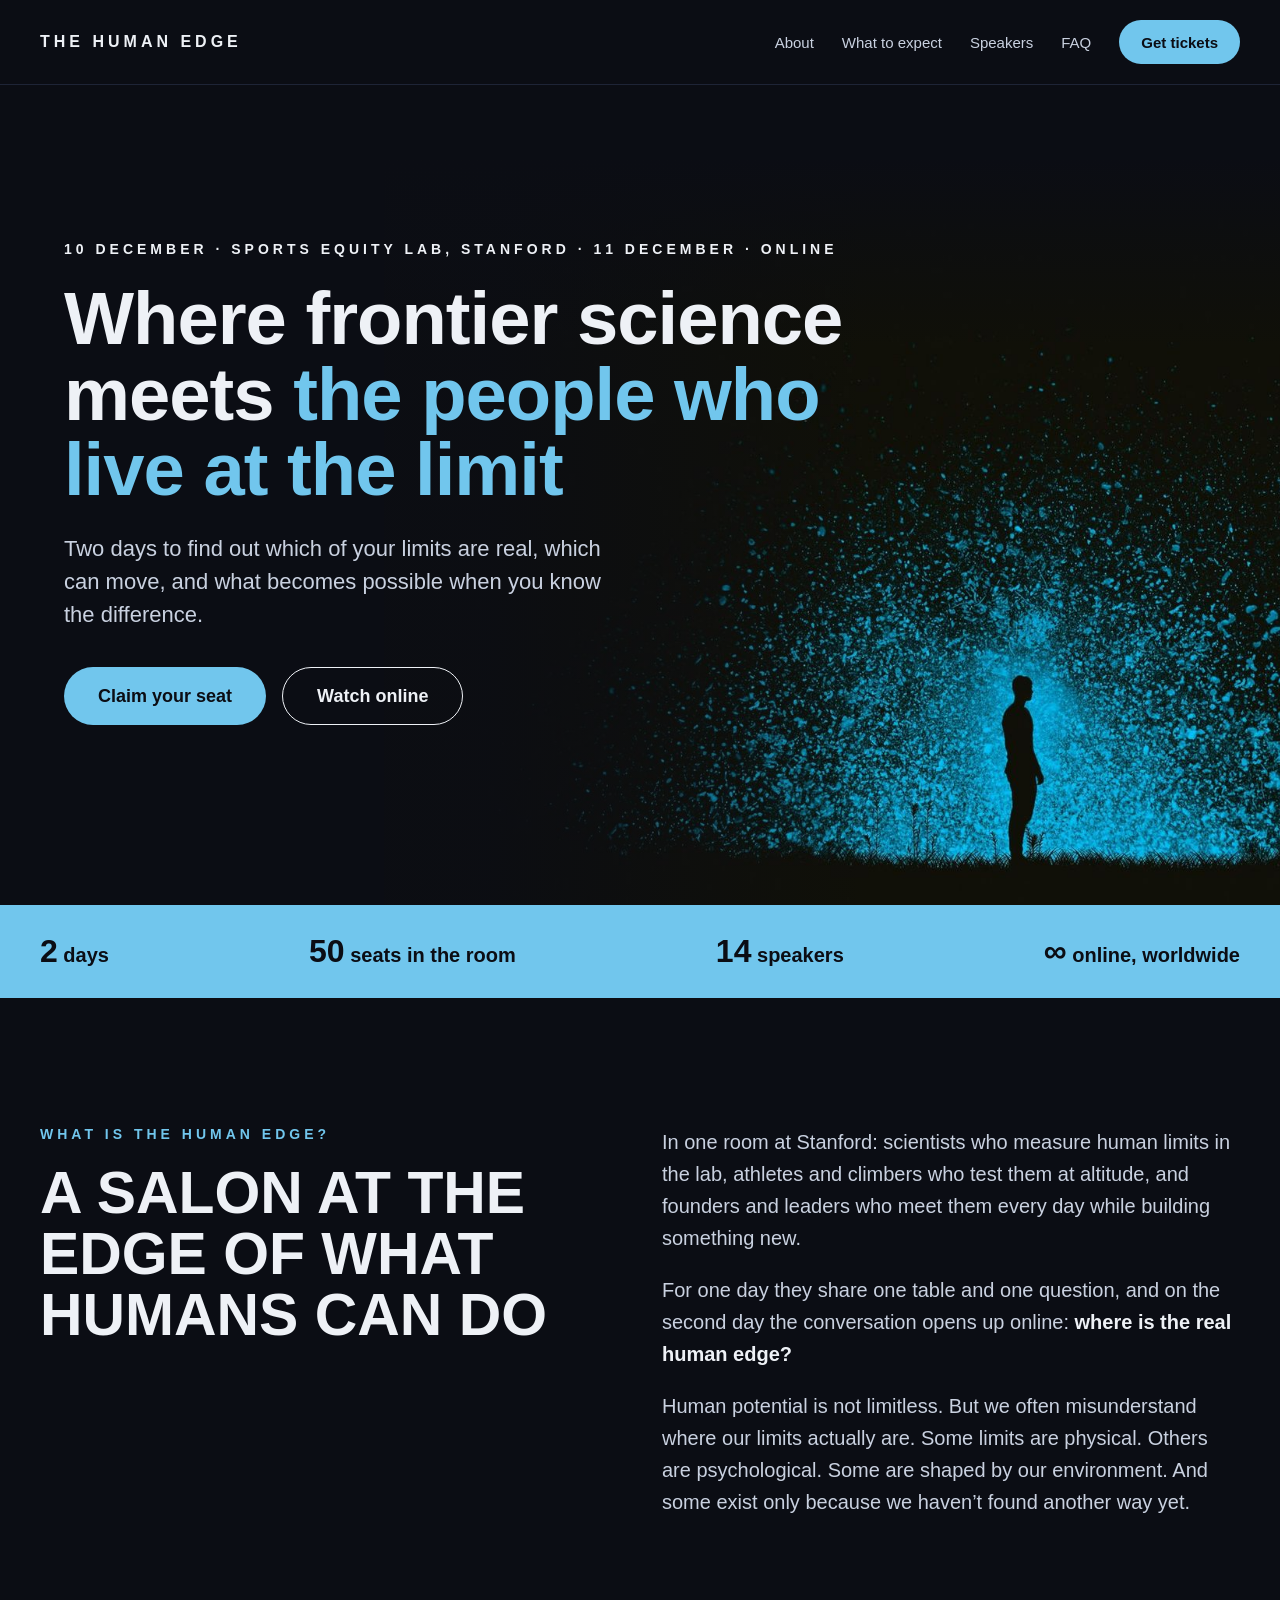
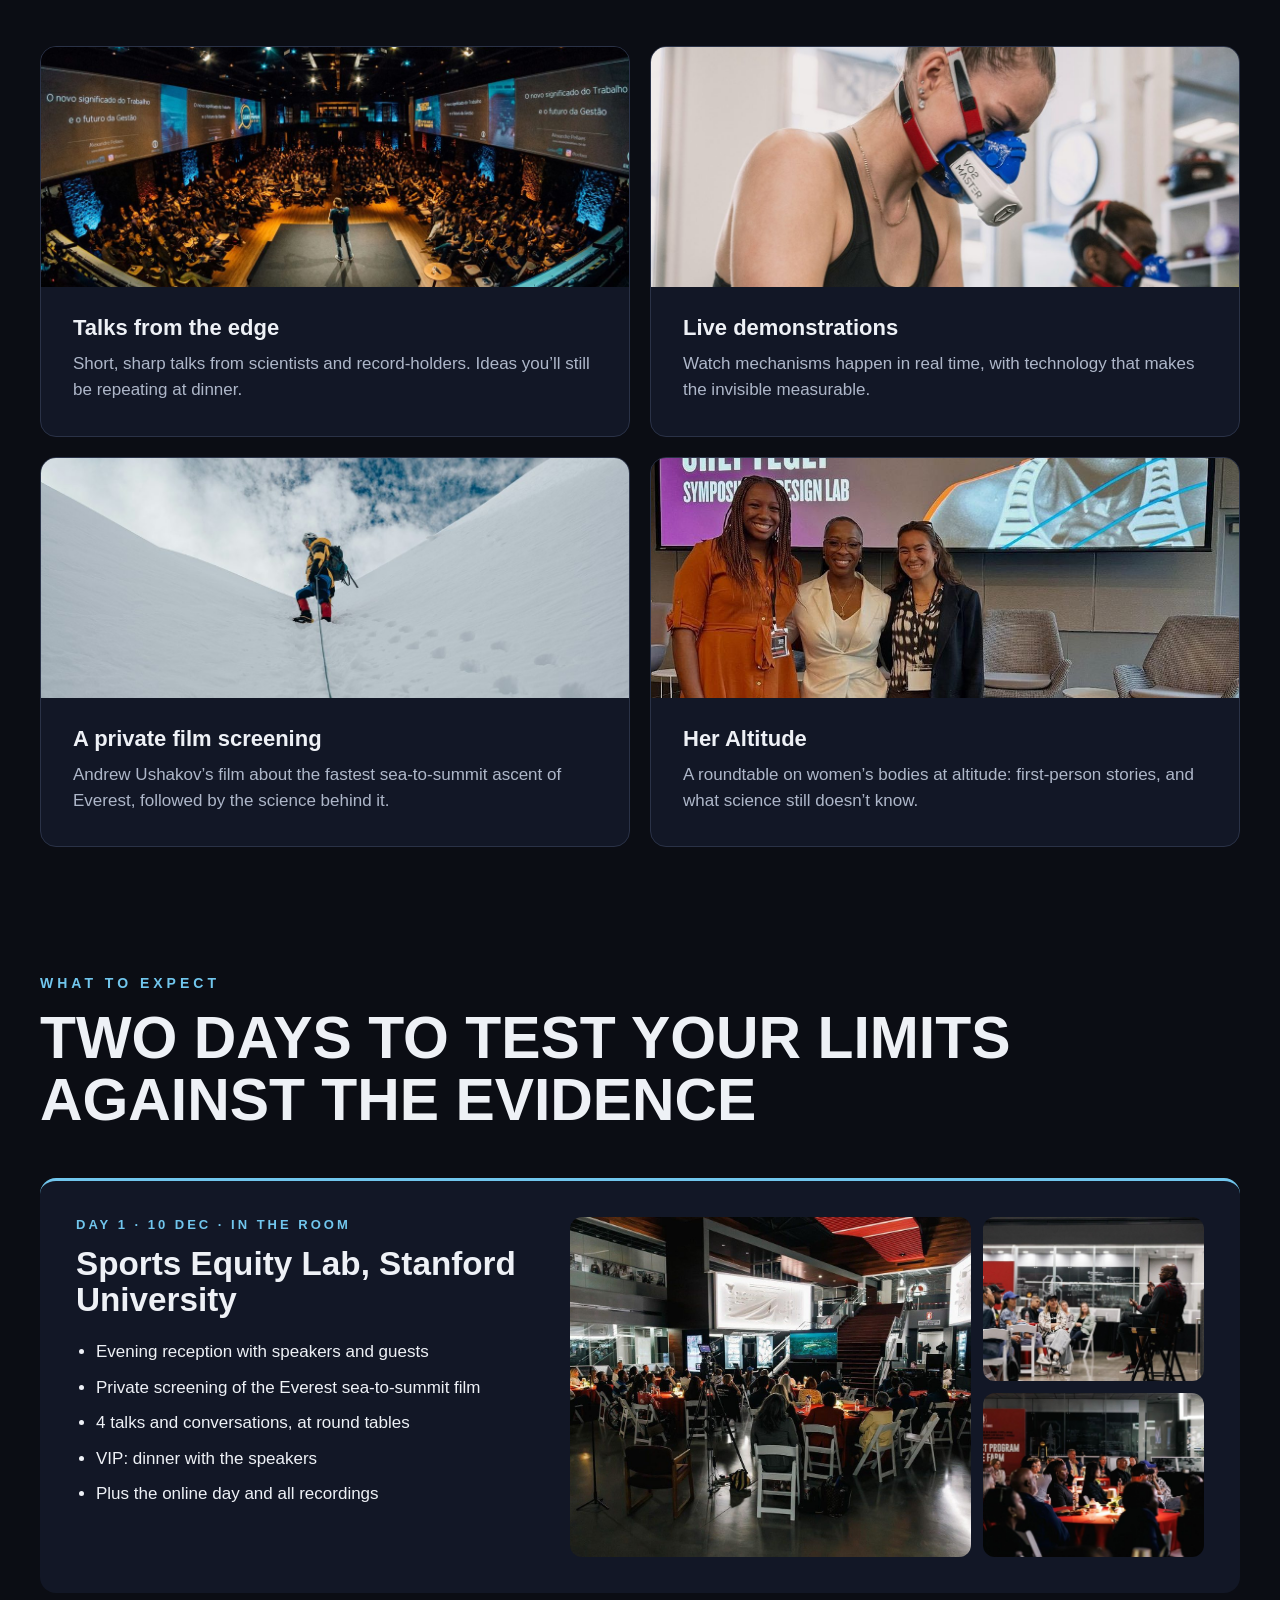
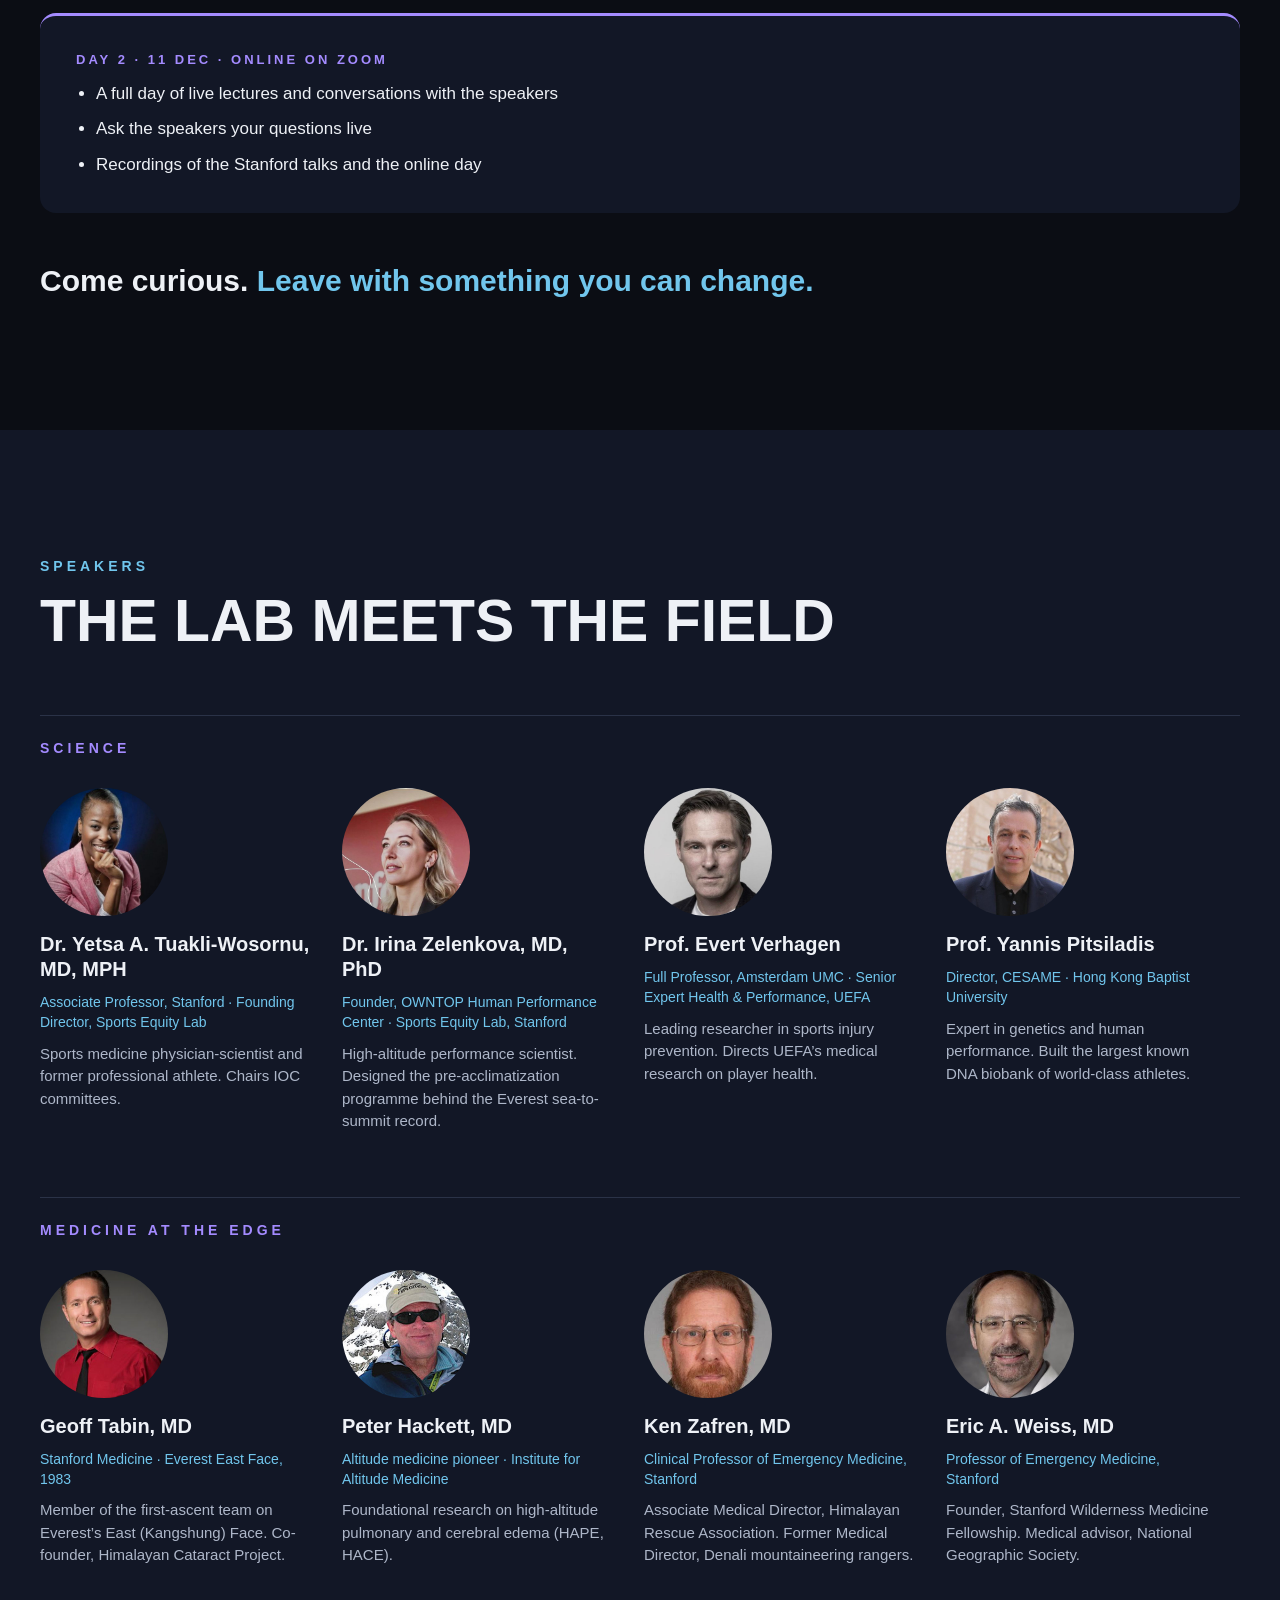
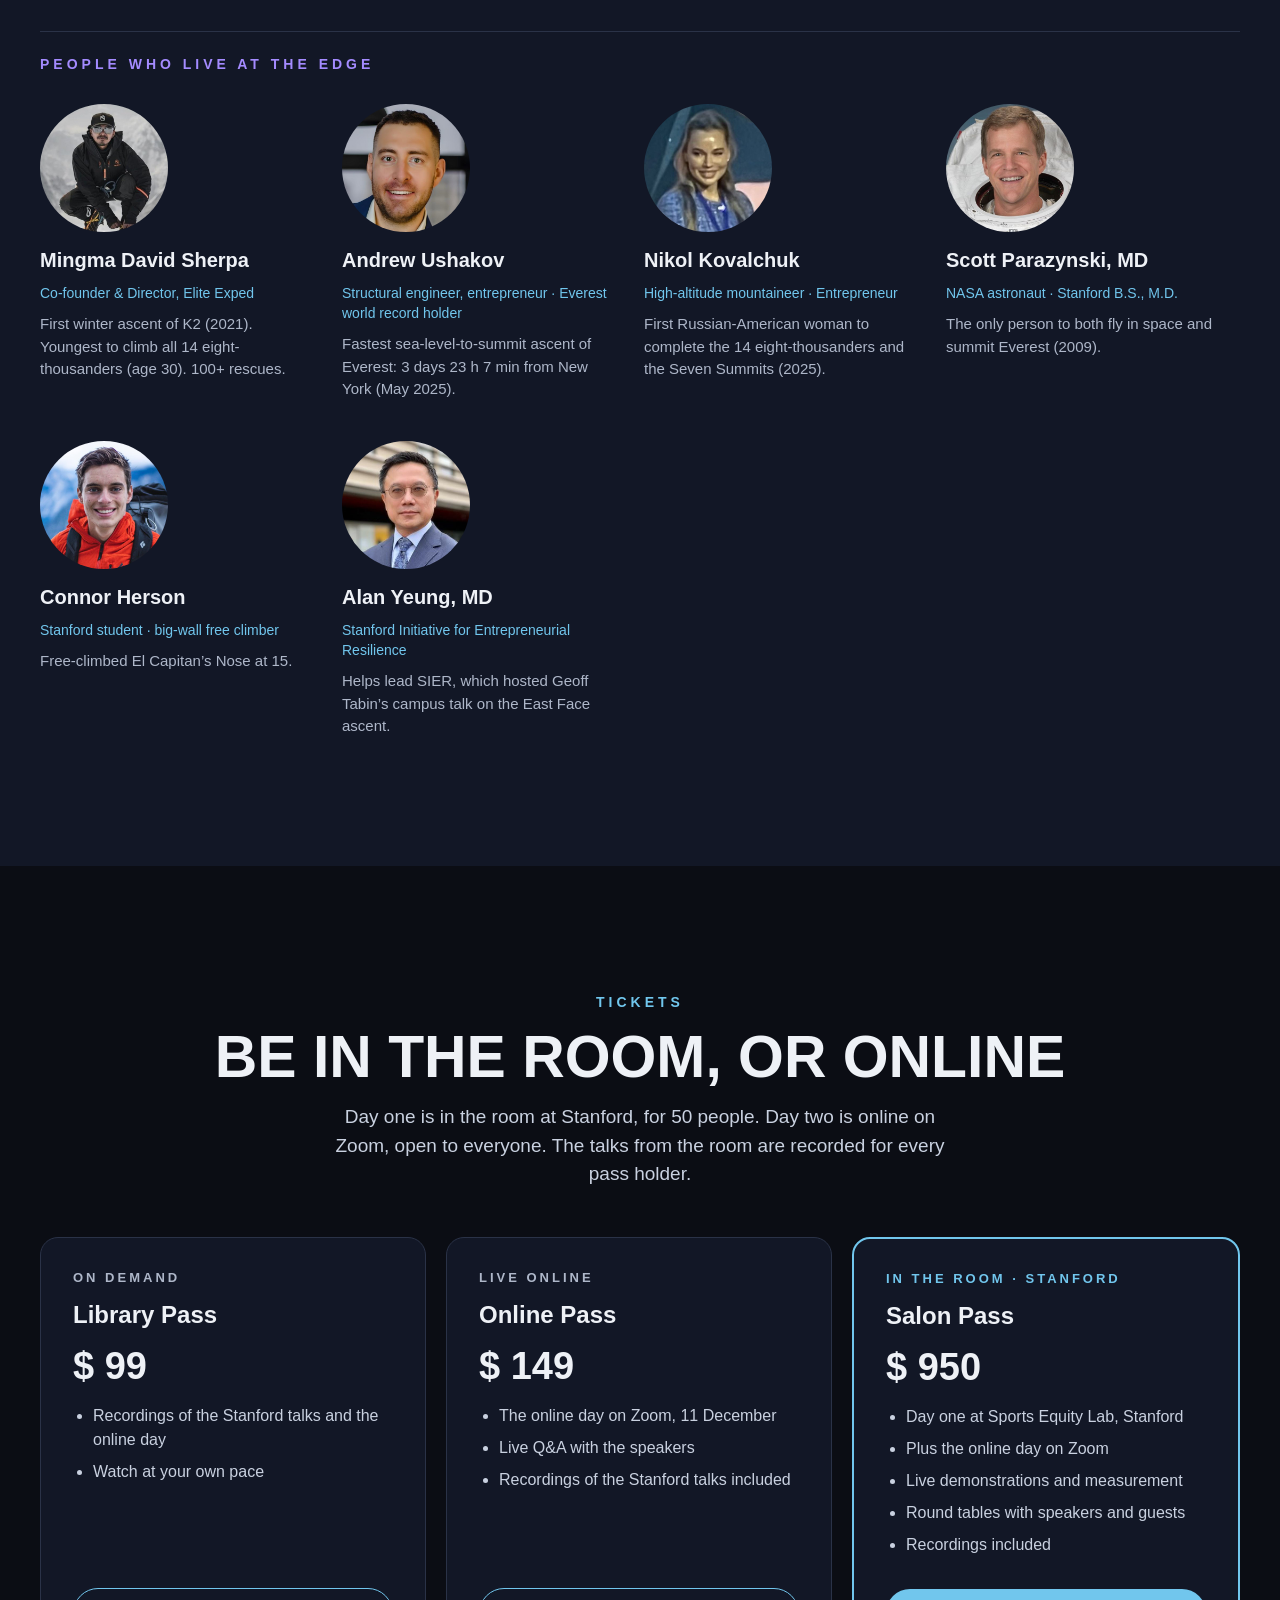
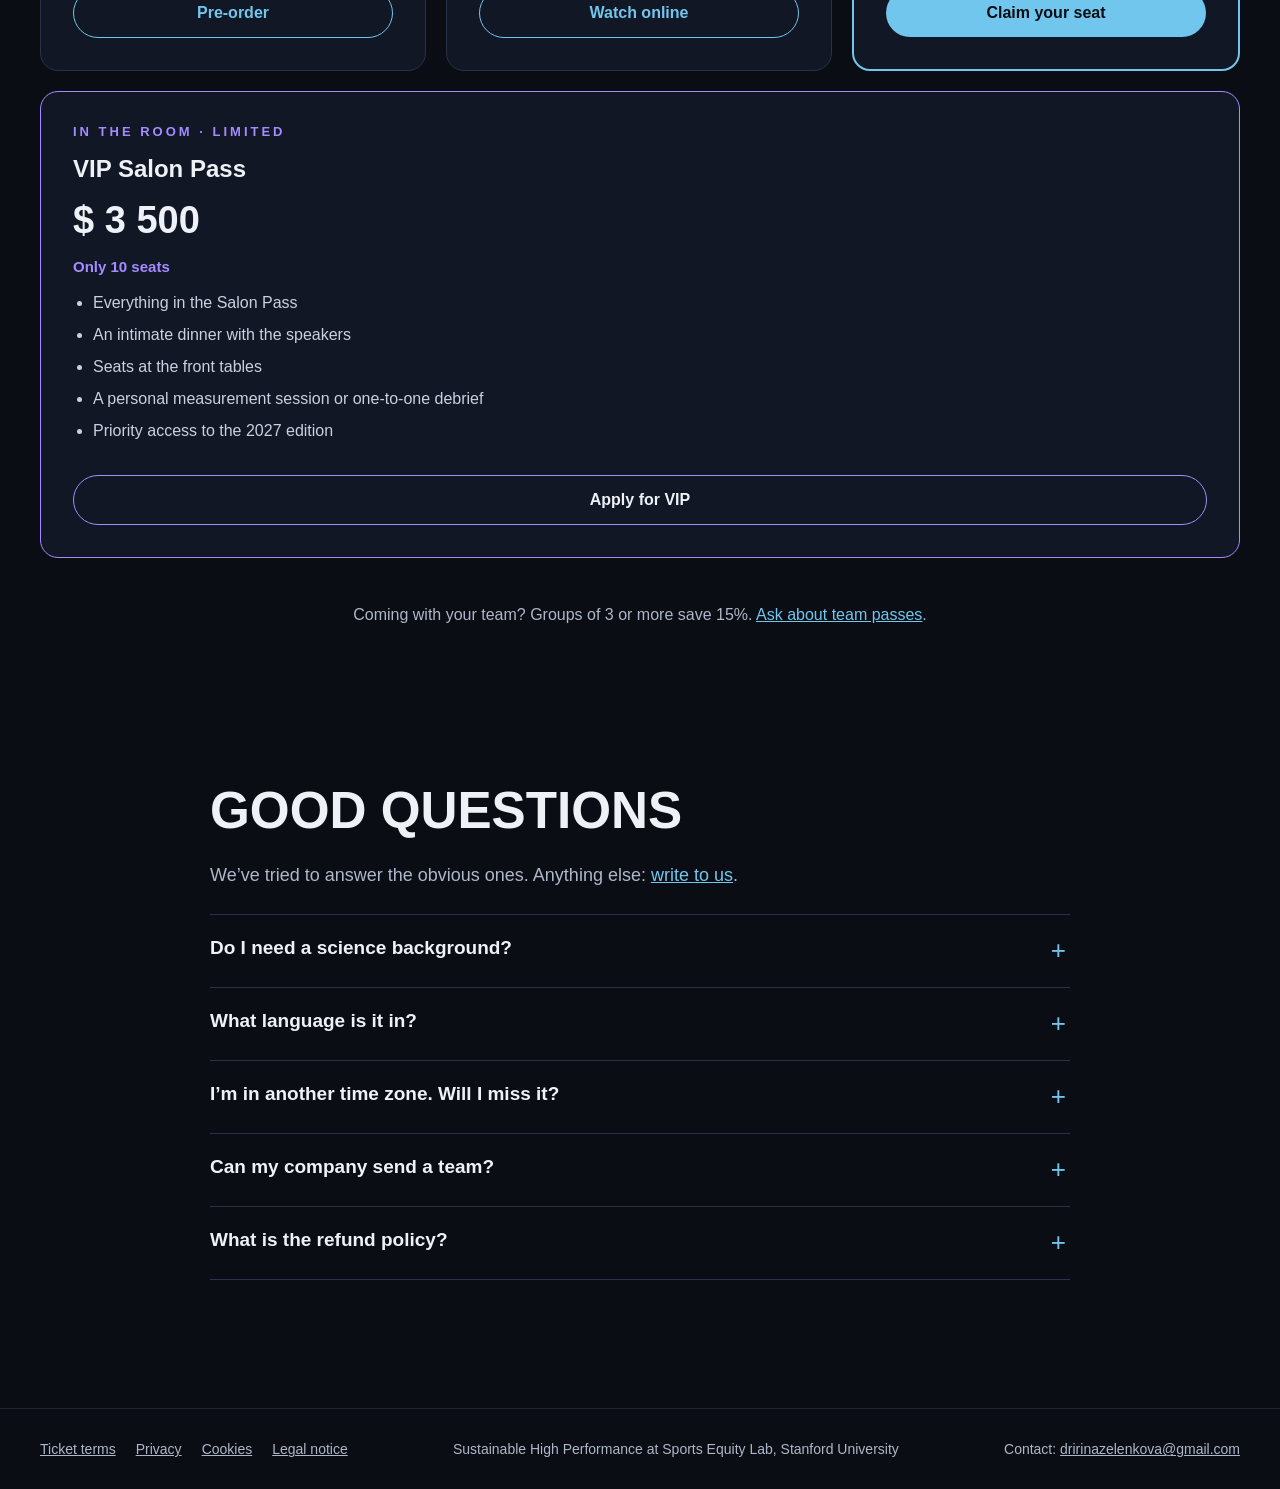
==== commit aeed59d6: "Format cards moved under About; remove 'Not a conference'; fix spacing Co-Authored-By: Claude Opus 5" ====
--- a/index.html
+++ b/index.html
@@ -58,12 +58,49 @@
 <div style="max-width: 1200px; margin: 0 auto; padding: 0 24px; display: flex; flex-wrap: wrap; gap: 64px; align-items: flex-start;">
 <div style="flex: 1 1 440px; min-width: 0; display: flex; flex-direction: column; gap: 20px;">
 <p style="margin: 0; font-size: 14px; letter-spacing: 4px; text-transform: uppercase; font-weight: 700; color: #71C6ED;">What is The Human Edge?</p>
-<h2 style="margin: 0; font-size: clamp(36px, 4.6vw, 60px); line-height: 1.04; font-weight: 700; text-transform: uppercase;">Not a conference.&nbsp;<div>A salon at the edge of what humans can do</div></h2>
+<h2 style="margin: 0; font-size: clamp(36px, 4.6vw, 60px); line-height: 1.04; font-weight: 700; text-transform: uppercase;">A salon at the edge of what humans can do</h2>
 </div>
 <div style="flex: 1 1 460px; min-width: 0; display: flex; flex-direction: column; gap: 20px; font-size: 20px; line-height: 1.6; color: #C9D1E0;">
 <p style="margin: 0;">In one room at Stanford: scientists who measure human limits in the lab, athletes and climbers who test them at altitude, and founders and leaders who meet them every day while building something new.</p>
 <p style="margin: 0;">For one day they share one table and one question, and on the second day the conversation opens up online: <span style="color: #EEF1F6; font-weight: 700;">where is the real human edge?</span></p>
-<p style="margin: 0;">Human potential is not limitless. But we often misunderstand where our limits actually are. Some limits are physical. Others are psychological.Some are shaped by our environment.&nbsp;And some exist only because we haven’t found another way yet.<br></p>
+<p style="margin: 0;">Human potential is not limitless. But we often misunderstand where our limits actually are. Some limits are physical. Others are psychological. Some are shaped by our environment.&nbsp;And some exist only because we haven’t found another way yet.<br></p>
+</div>
+</div>
+</section>
+
+<section aria-label="Formats" style="padding: 0 0 128px; background: #0B0D14;">
+<div style="max-width: 1200px; margin: 0 auto; padding: 0 24px;">
+<div style="display: flex; flex-wrap: wrap; gap: 20px;">
+<div style="flex: 1 1 440px; min-width: 0; overflow: hidden; background: #121726; border: 1px solid #2A3247; border-radius: 16px; display: flex; flex-direction: column;">
+<img loading="lazy" src="assets/talks-stage.jpg" alt="Speaker on stage in front of a large audience" style="width: 100%; height: 240px; object-fit: cover; object-position: center 75%;">
+<div style="padding: 28px 32px 32px; display: flex; flex-direction: column; gap: 10px;">
+<h3 style="margin: 0; font-size: 22px; font-weight: 700;">Talks from the edge</h3>
+<p style="margin: 0; font-size: 17px; line-height: 1.55; color: #AEB7C9;">Short, sharp talks from scientists and record-holders. Ideas you’ll still be repeating at dinner.</p>
+</div>
+</div>
+<div style="flex: 1 1 440px; min-width: 0; overflow: hidden; background: #121726; border: 1px solid #2A3247; border-radius: 16px; display: flex; flex-direction: column;">
+<img loading="lazy" src="assets/demo-vo2.jpg" alt="Athletes in breathing masks during a VO2 max test" style="width: 100%; height: 240px; object-fit: cover; object-position: center 17%;">
+<div style="padding: 28px 32px 32px; display: flex; flex-direction: column; gap: 10px;">
+<h3 style="margin: 0; font-size: 22px; font-weight: 700;">Live demonstrations</h3>
+<p style="margin: 0; font-size: 17px; line-height: 1.55; color: #AEB7C9;">Watch mechanisms happen in real time, with technology that makes the invisible measurable.</p>
+</div>
+</div>
+<div style="flex: 1 1 440px; min-width: 0; overflow: hidden; background: #121726; border: 1px solid #2A3247; border-radius: 16px; display: flex; flex-direction: column;">
+<img loading="lazy" src="assets/film-climber.jpg" alt="Climber on a roped ascent up a snow slope" style="width: 100%; height: 240px; object-fit: cover; object-position: center 45%;">
+<div style="padding: 28px 32px 32px; display: flex; flex-direction: column; gap: 10px;">
+<h3 style="margin: 0; font-size: 22px; font-weight: 700;">A private film screening</h3>
+<p style="margin: 0; font-size: 17px; line-height: 1.55; color: #AEB7C9;">Andrew Ushakov’s film about the fastest sea-to-summit ascent of Everest, followed by the science behind it.</p>
+</div>
+</div>
+<div style="flex: 1 1 440px; min-width: 0; overflow: hidden; background: #121726; border: 1px solid #2A3247; border-radius: 16px; display: flex; flex-direction: column;">
+<img loading="lazy" src="assets/venue-4.jpg" alt="Speakers at a Sports Equity Lab symposium" style="width: 100%; height: 240px; object-fit: cover; object-position: center 40%;">
+<div style="padding: 28px 32px 32px; display: flex; flex-direction: column; gap: 10px;">
+<h3 style="margin: 0; font-size: 22px; font-weight: 700;">Her Altitude</h3>
+<p style="margin: 0; font-size: 17px; line-height: 1.55; color: #AEB7C9;">A roundtable on women’s bodies at altitude: first-person stories, and what science still doesn’t know.</p>
+</div>
+</div>
+
+
 </div>
 </div>
 </section>
@@ -104,38 +141,6 @@
 </ul>
 </div>
 </div>
-<div style="display: flex; flex-wrap: wrap; gap: 20px;">
-<div style="flex: 1 1 440px; min-width: 0; overflow: hidden; background: #121726; border: 1px solid #2A3247; border-radius: 16px; display: flex; flex-direction: column;">
-<img loading="lazy" src="assets/talks-stage.jpg" alt="Speaker on stage in front of a large audience" style="width: 100%; height: 240px; object-fit: cover; object-position: center 75%;">
-<div style="padding: 28px 32px 32px; display: flex; flex-direction: column; gap: 10px;">
-<h3 style="margin: 0; font-size: 22px; font-weight: 700;">Talks from the edge</h3>
-<p style="margin: 0; font-size: 17px; line-height: 1.55; color: #AEB7C9;">Short, sharp talks from scientists and record-holders. Ideas you’ll still be repeating at dinner.</p>
-</div>
-</div>
-<div style="flex: 1 1 440px; min-width: 0; overflow: hidden; background: #121726; border: 1px solid #2A3247; border-radius: 16px; display: flex; flex-direction: column;">
-<img loading="lazy" src="assets/demo-vo2.jpg" alt="Athletes in breathing masks during a VO2 max test" style="width: 100%; height: 240px; object-fit: cover; object-position: center 17%;">
-<div style="padding: 28px 32px 32px; display: flex; flex-direction: column; gap: 10px;">
-<h3 style="margin: 0; font-size: 22px; font-weight: 700;">Live demonstrations</h3>
-<p style="margin: 0; font-size: 17px; line-height: 1.55; color: #AEB7C9;">Watch mechanisms happen in real time, with technology that makes the invisible measurable.</p>
-</div>
-</div>
-<div style="flex: 1 1 440px; min-width: 0; overflow: hidden; background: #121726; border: 1px solid #2A3247; border-radius: 16px; display: flex; flex-direction: column;">
-<img loading="lazy" src="assets/film-climber.jpg" alt="Climber on a roped ascent up a snow slope" style="width: 100%; height: 240px; object-fit: cover; object-position: center 45%;">
-<div style="padding: 28px 32px 32px; display: flex; flex-direction: column; gap: 10px;">
-<h3 style="margin: 0; font-size: 22px; font-weight: 700;">A private film screening</h3>
-<p style="margin: 0; font-size: 17px; line-height: 1.55; color: #AEB7C9;">Andrew Ushakov’s film about the fastest sea-to-summit ascent of Everest, followed by the science behind it.</p>
-</div>
-</div>
-<div style="flex: 1 1 440px; min-width: 0; overflow: hidden; background: #121726; border: 1px solid #2A3247; border-radius: 16px; display: flex; flex-direction: column;">
-<img loading="lazy" src="assets/venue-4.jpg" alt="Speakers at a Sports Equity Lab symposium" style="width: 100%; height: 240px; object-fit: cover; object-position: center 40%;">
-<div style="padding: 28px 32px 32px; display: flex; flex-direction: column; gap: 10px;">
-<h3 style="margin: 0; font-size: 22px; font-weight: 700;">Her Altitude</h3>
-<p style="margin: 0; font-size: 17px; line-height: 1.55; color: #AEB7C9;">A roundtable on women’s bodies at altitude: first-person stories, and what science still doesn’t know.</p>
-</div>
-</div>
-
-
-</div>
 <p style="margin: 0; font-size: clamp(22px, 2.4vw, 30px); line-height: 1.35; font-weight: 700;">Come curious. <span style="color: rgb(113, 198, 237)">Leave with something you can change.</span></p>
 </div>
 </section>
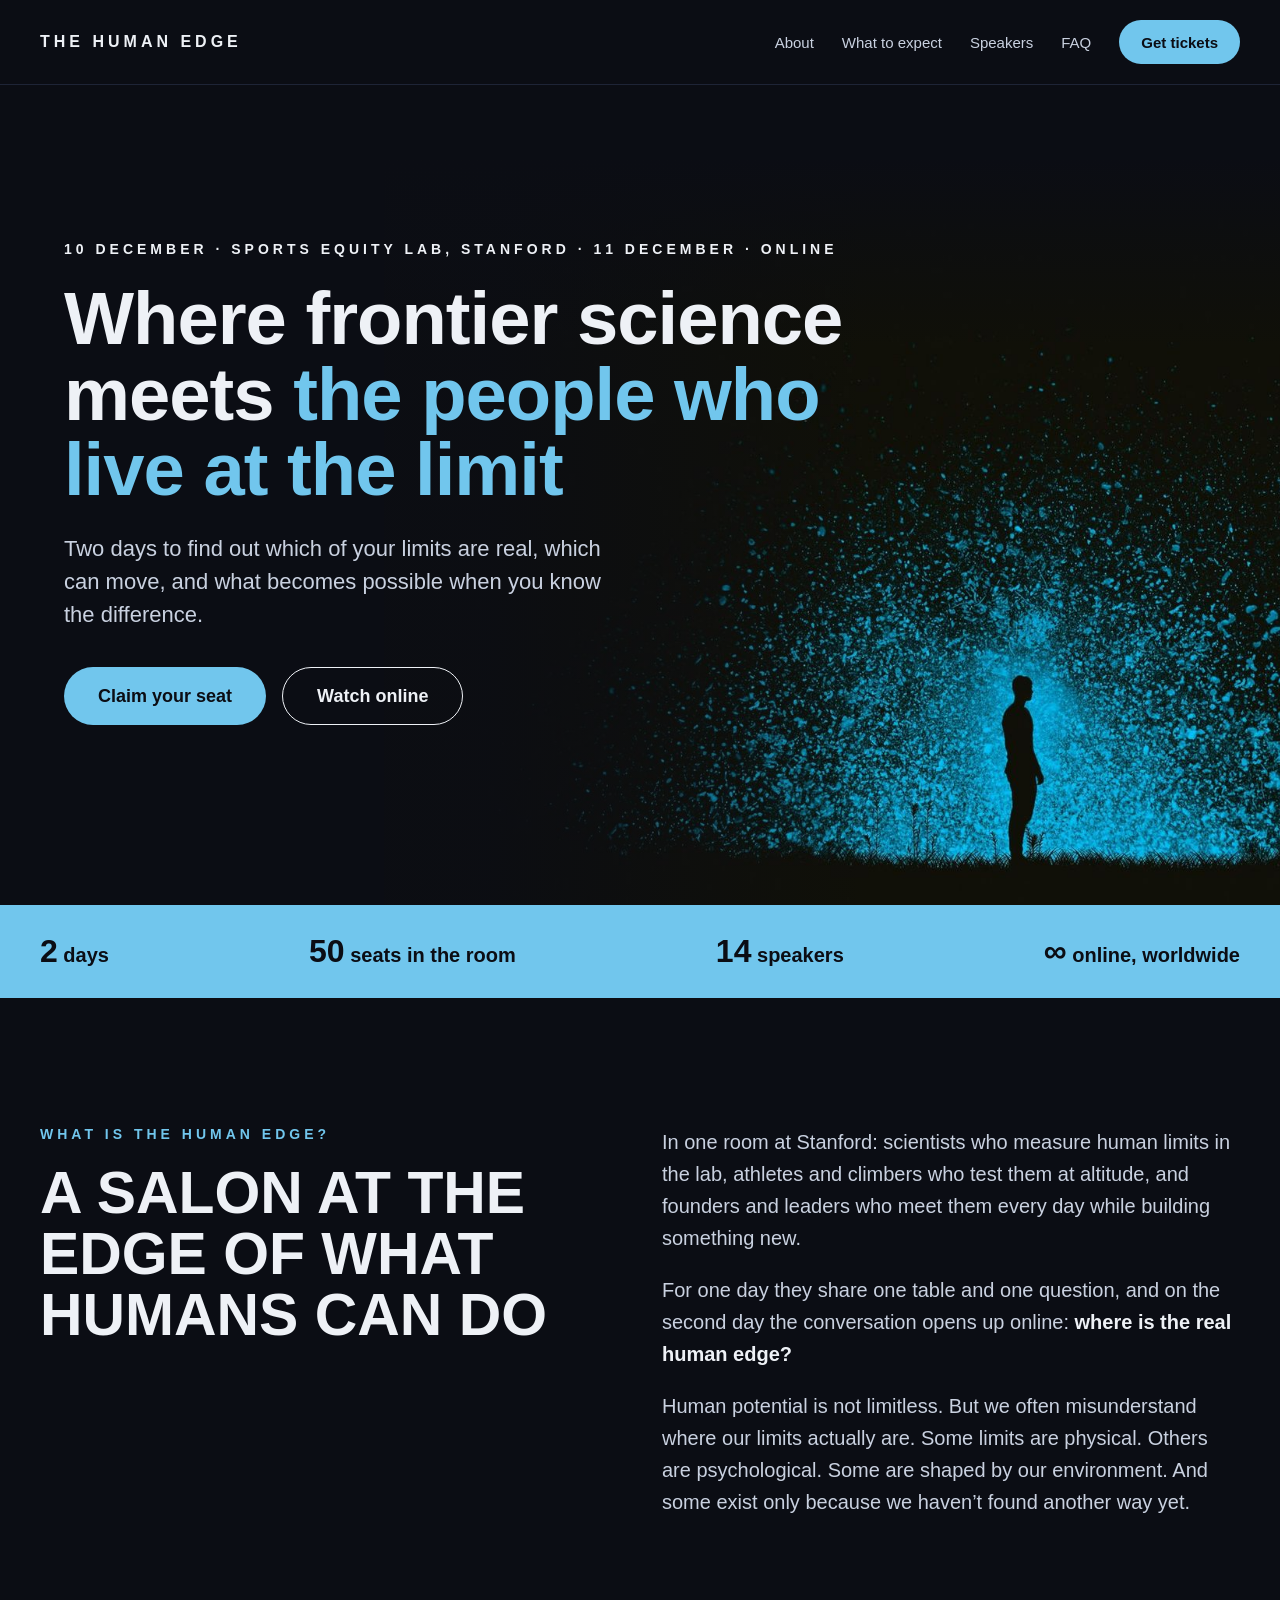
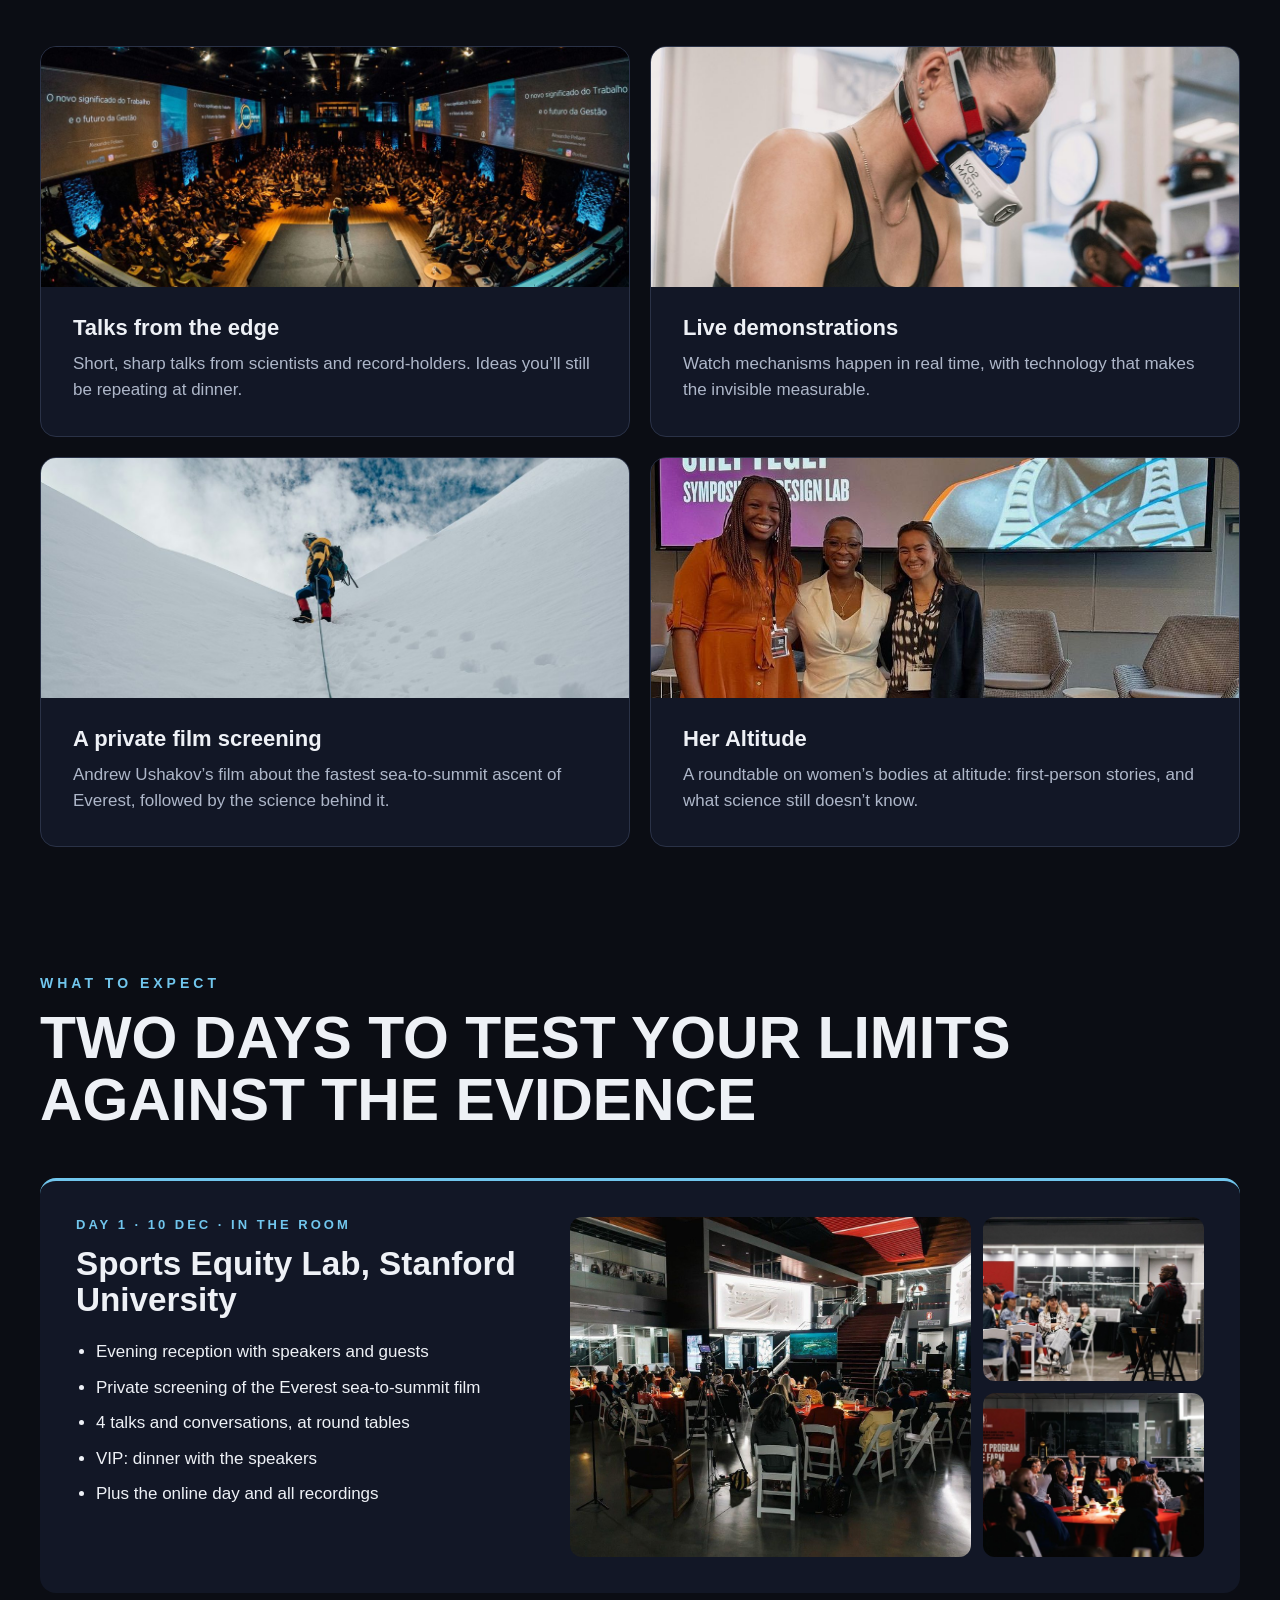
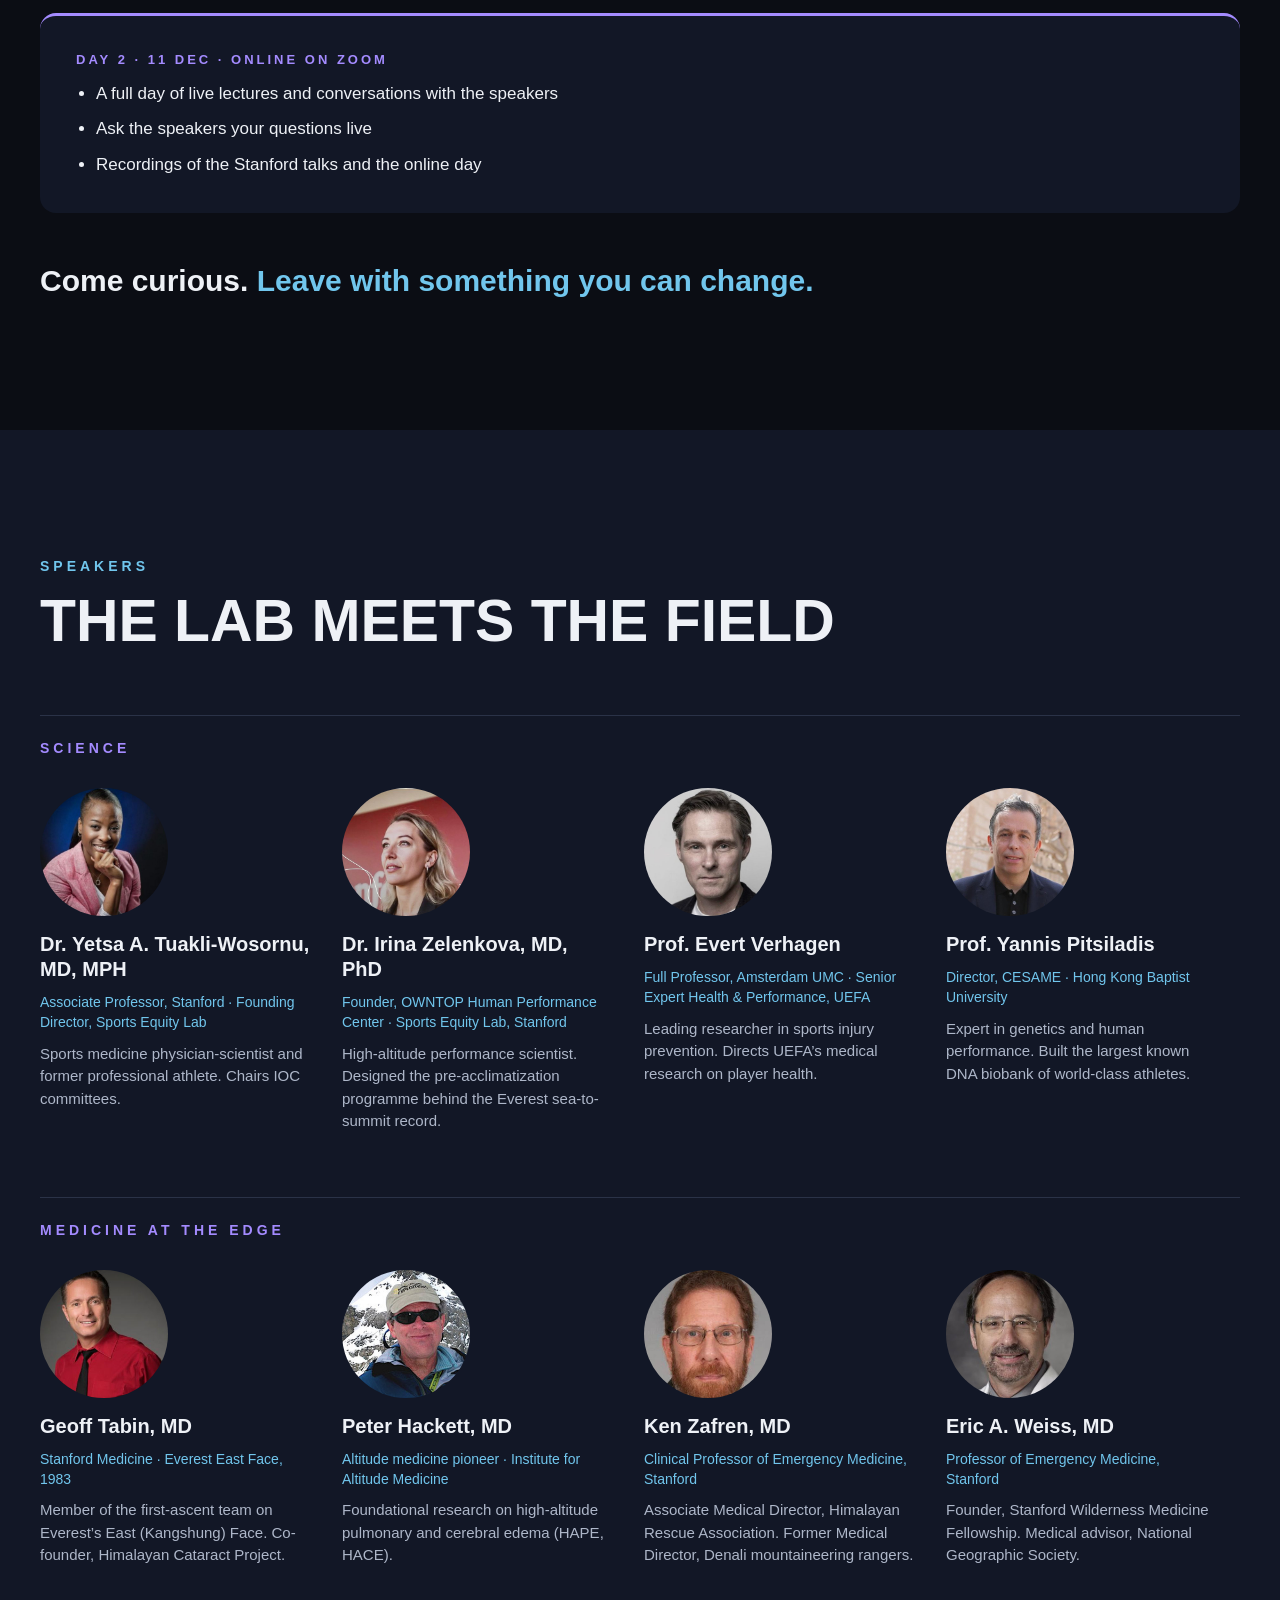
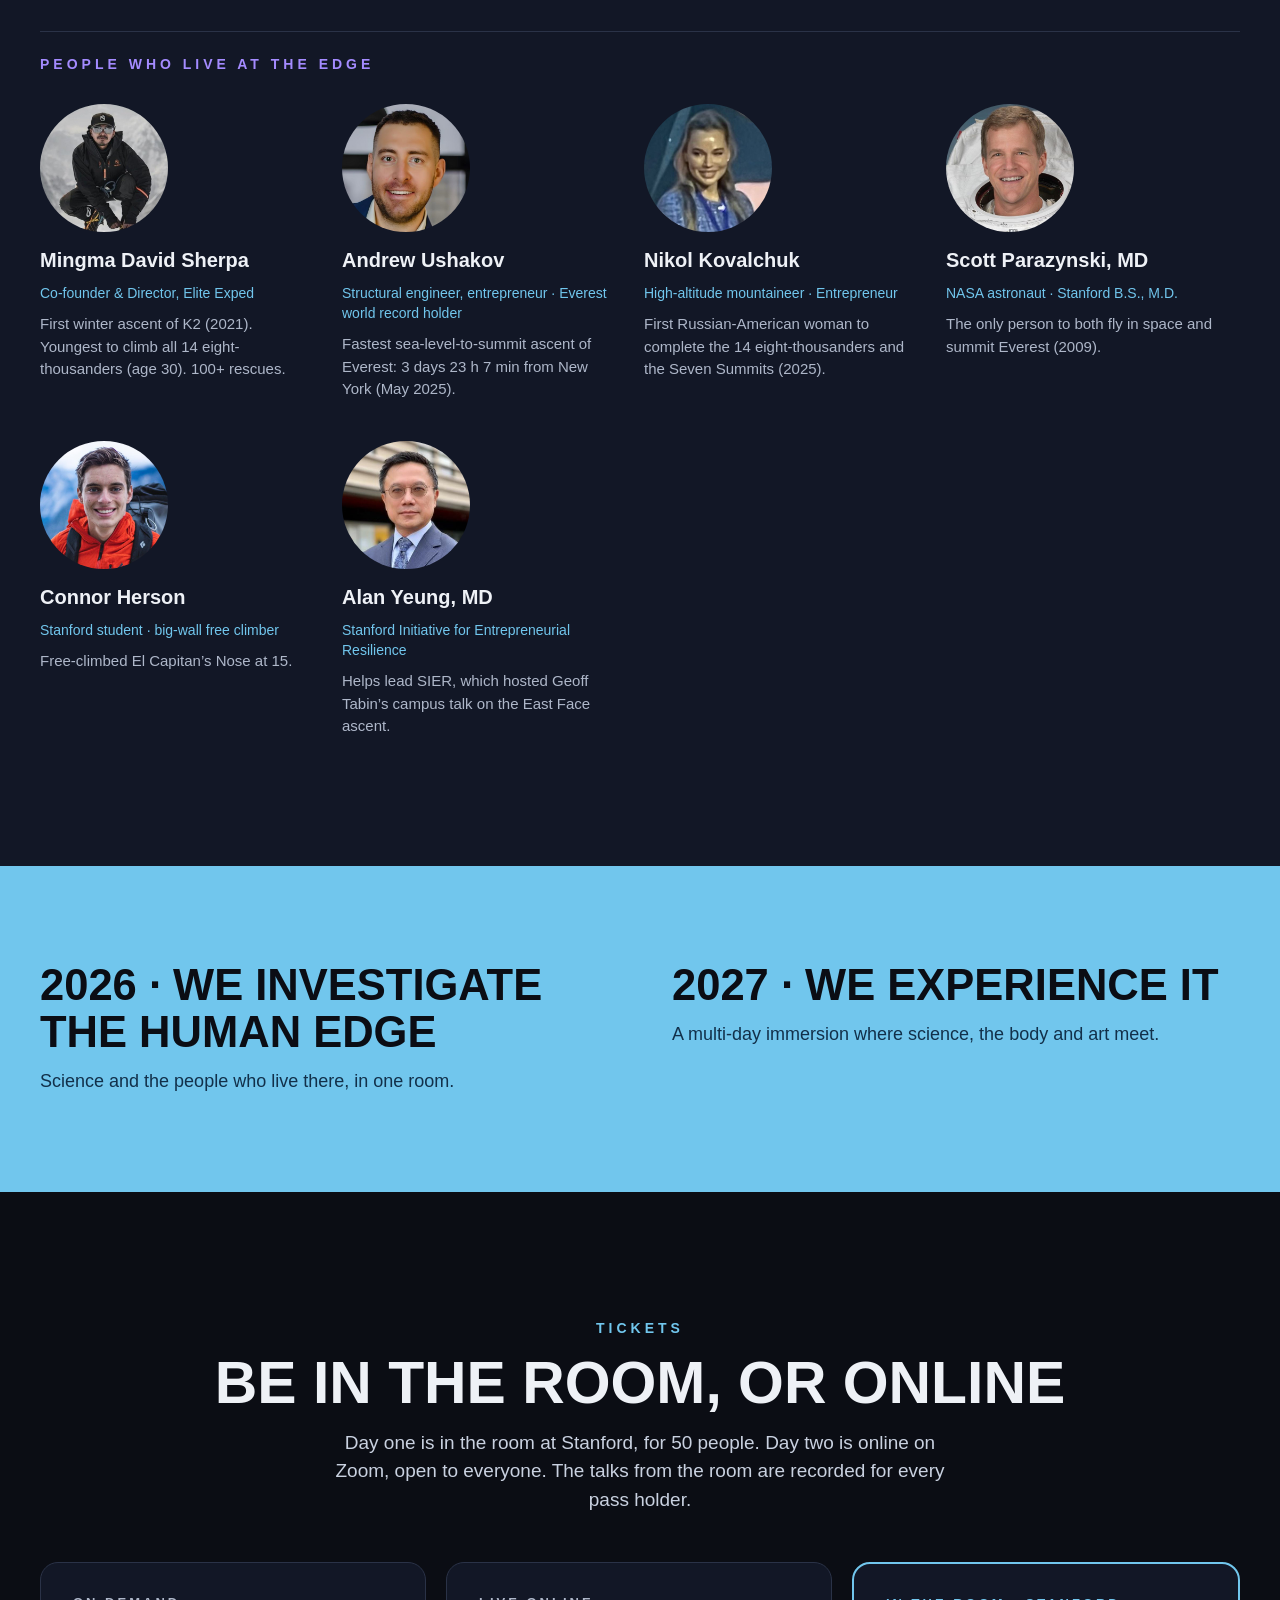
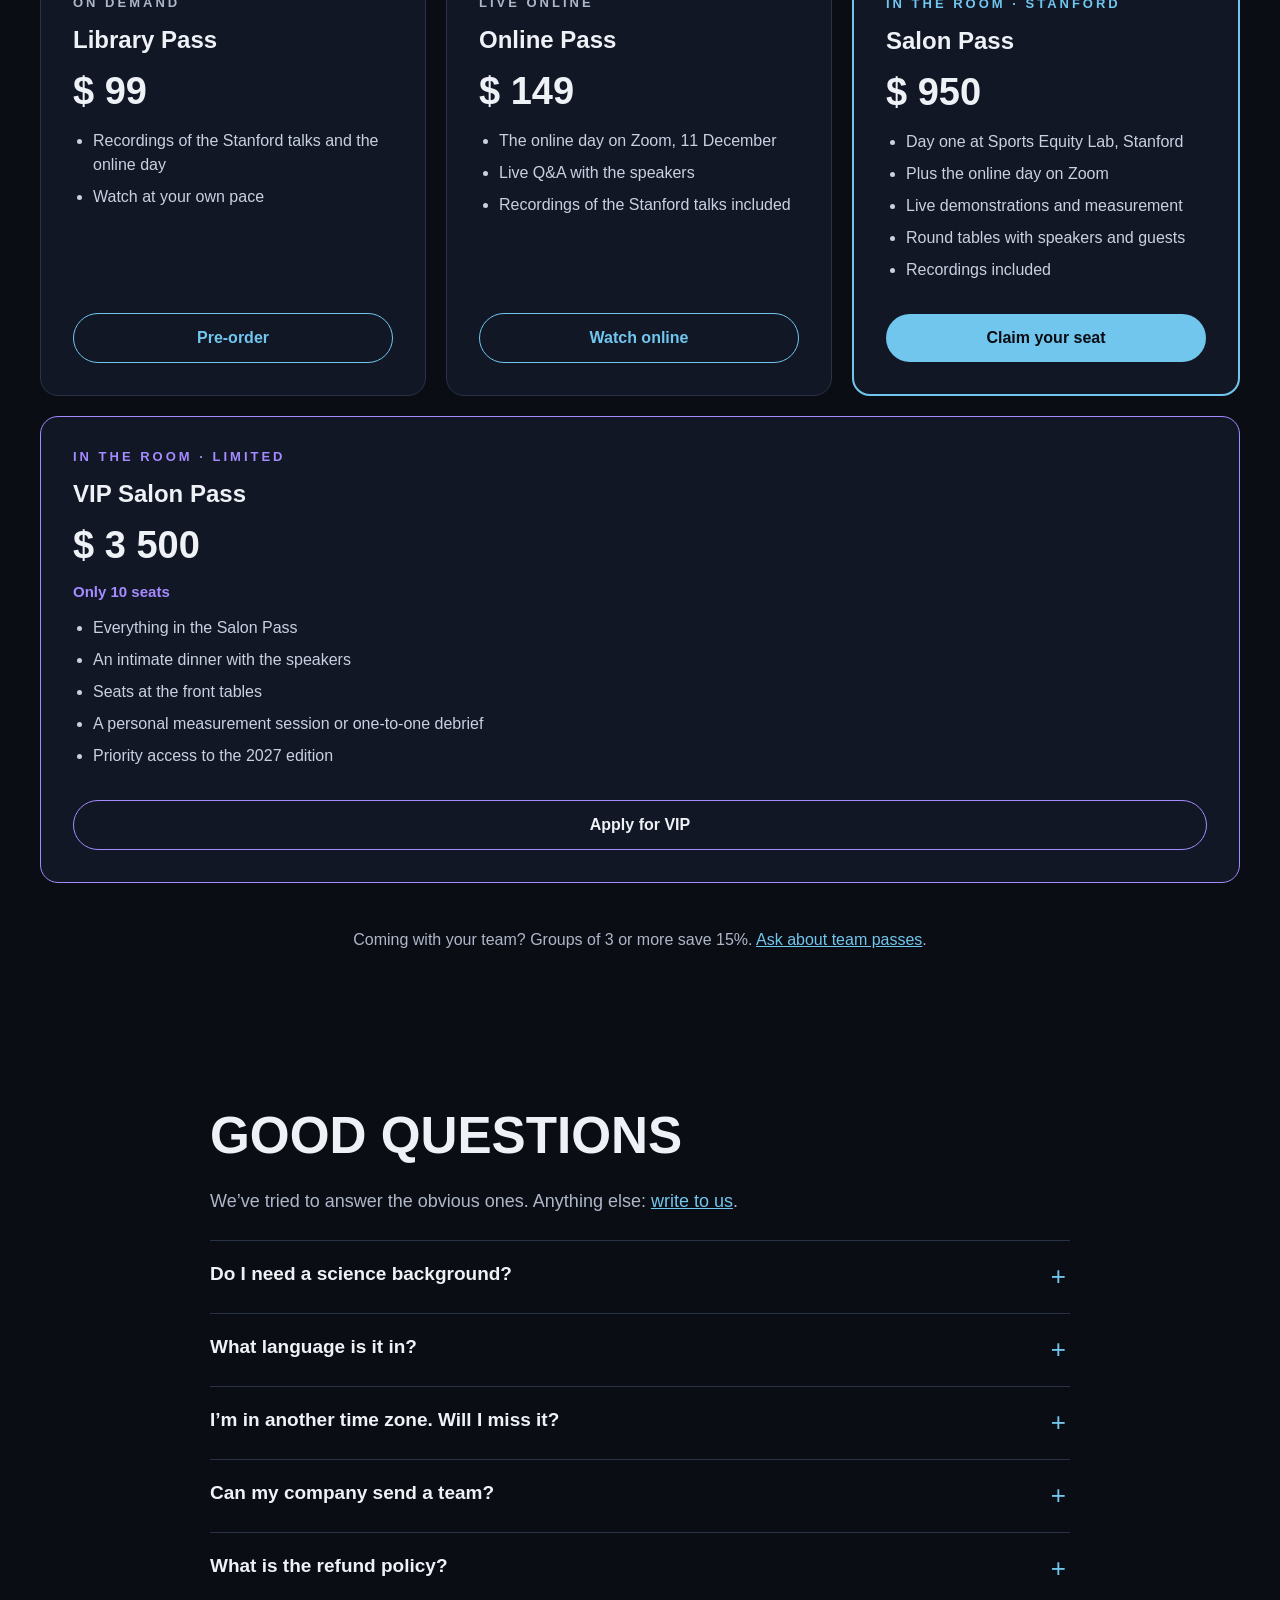
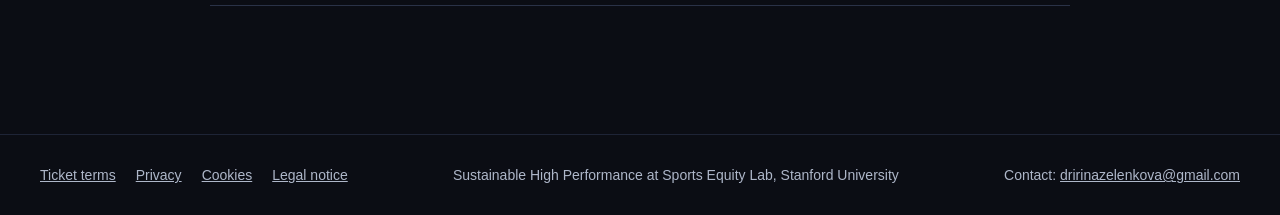
==== commit 9c60f47b: "2026 investigate / 2027 experience band before tickets Co-Authored-By: Claude Opus 5.5 <noreply@anth" ====
--- a/index.html
+++ b/index.html
@@ -250,6 +250,19 @@
 </div>
 </section>
 
+<section aria-label="2026 and 2027" style="padding: 96px 0; background: #71C6ED; color: #0B0D14;">
+<div style="max-width: 1200px; margin: 0 auto; padding: 0 24px; display: flex; flex-wrap: wrap; gap: 40px 64px;">
+<div style="flex: 1 1 420px; min-width: 0; display: flex; flex-direction: column; gap: 12px;">
+<p style="margin: 0; font-size: clamp(28px, 3.4vw, 44px); line-height: 1.08; font-weight: 700; text-transform: uppercase;">2026 · We investigate the human edge</p>
+<p style="margin: 0; font-size: 18px; line-height: 1.55; color: #12304A;">Science and the people who live there, in one room.</p>
+</div>
+<div style="flex: 1 1 420px; min-width: 0; display: flex; flex-direction: column; gap: 12px;">
+<p style="margin: 0; font-size: clamp(28px, 3.4vw, 44px); line-height: 1.08; font-weight: 700; text-transform: uppercase;">2027 · We experience it</p>
+<p style="margin: 0; font-size: 18px; line-height: 1.55; color: #12304A;">A multi-day immersion where science, the body and art meet.</p>
+</div>
+</div>
+</section>
+
 <section id="tickets" style="padding: 128px 0; background: #0B0D14;">
 <div style="max-width: 1200px; margin: 0 auto; padding: 0 24px; display: flex; flex-direction: column; gap: 48px;">
 <div style="display: flex; flex-direction: column; gap: 16px; align-items: center; text-align: center;">
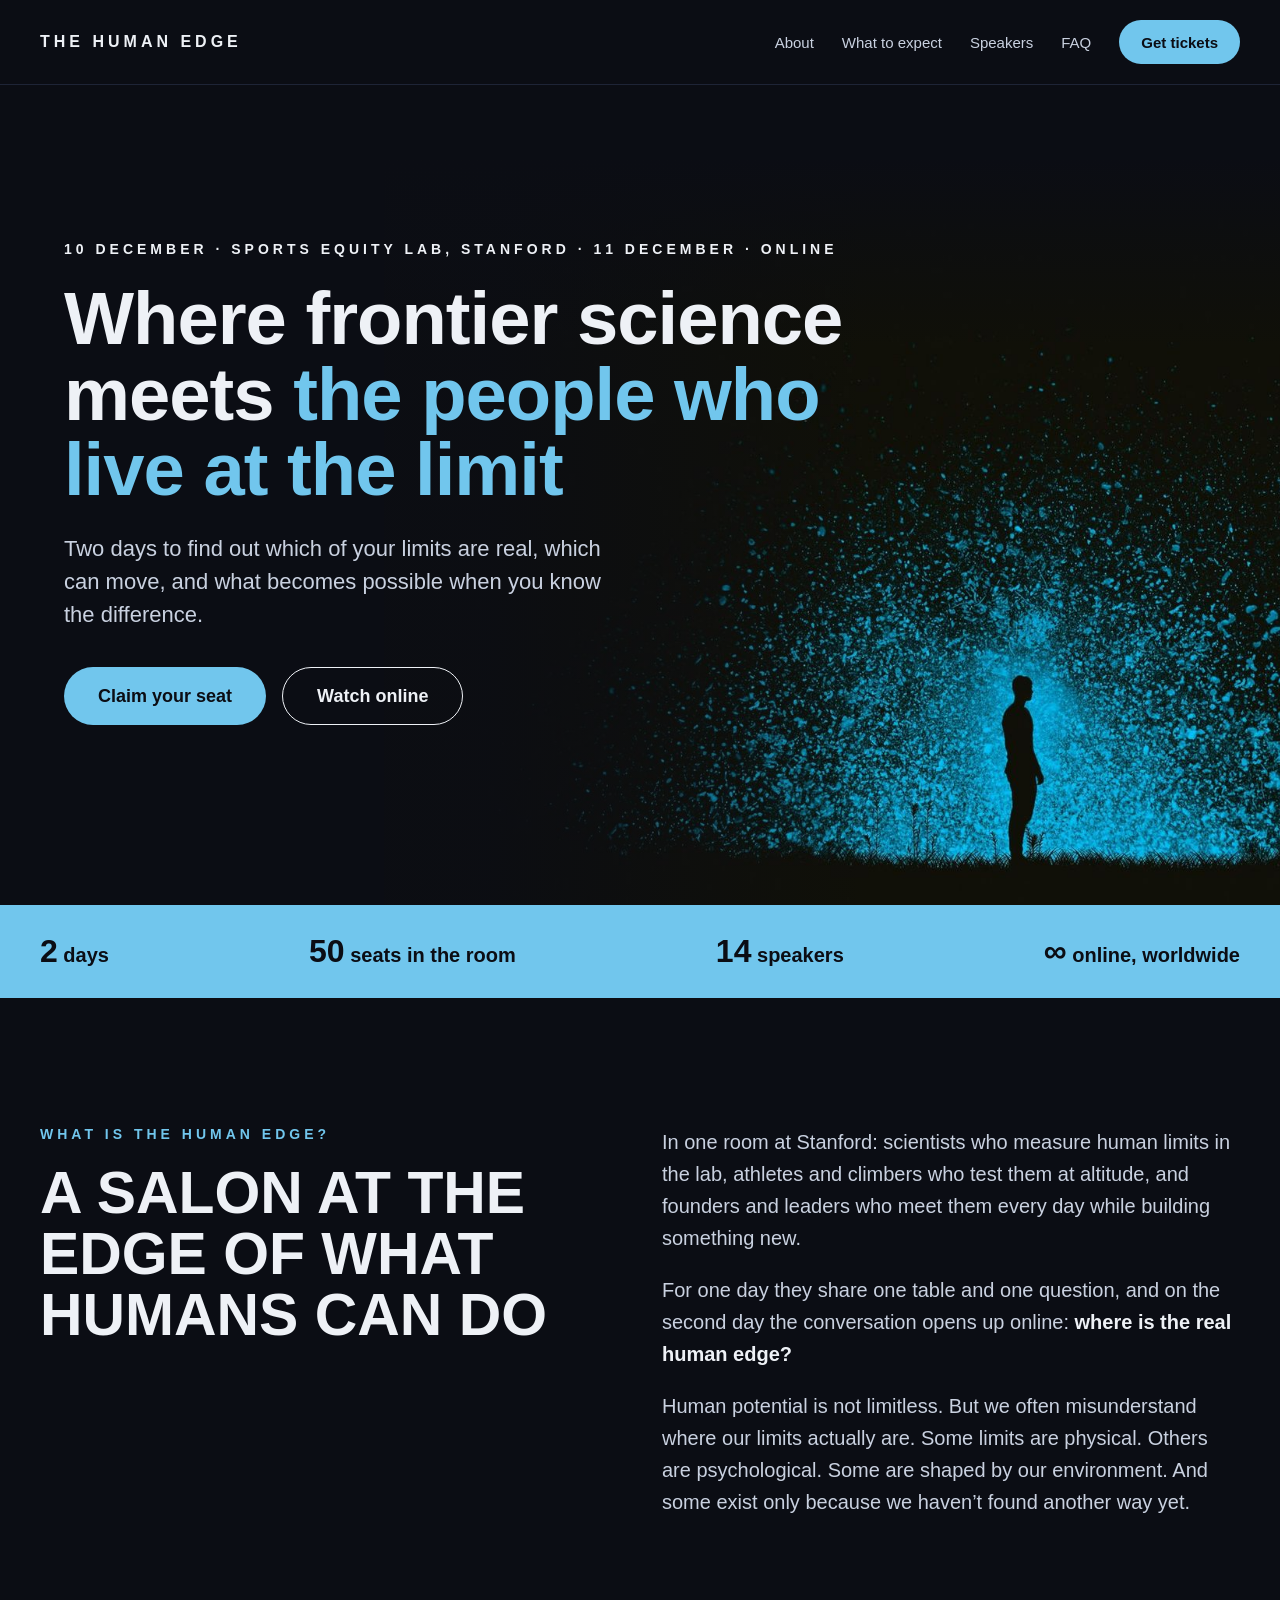
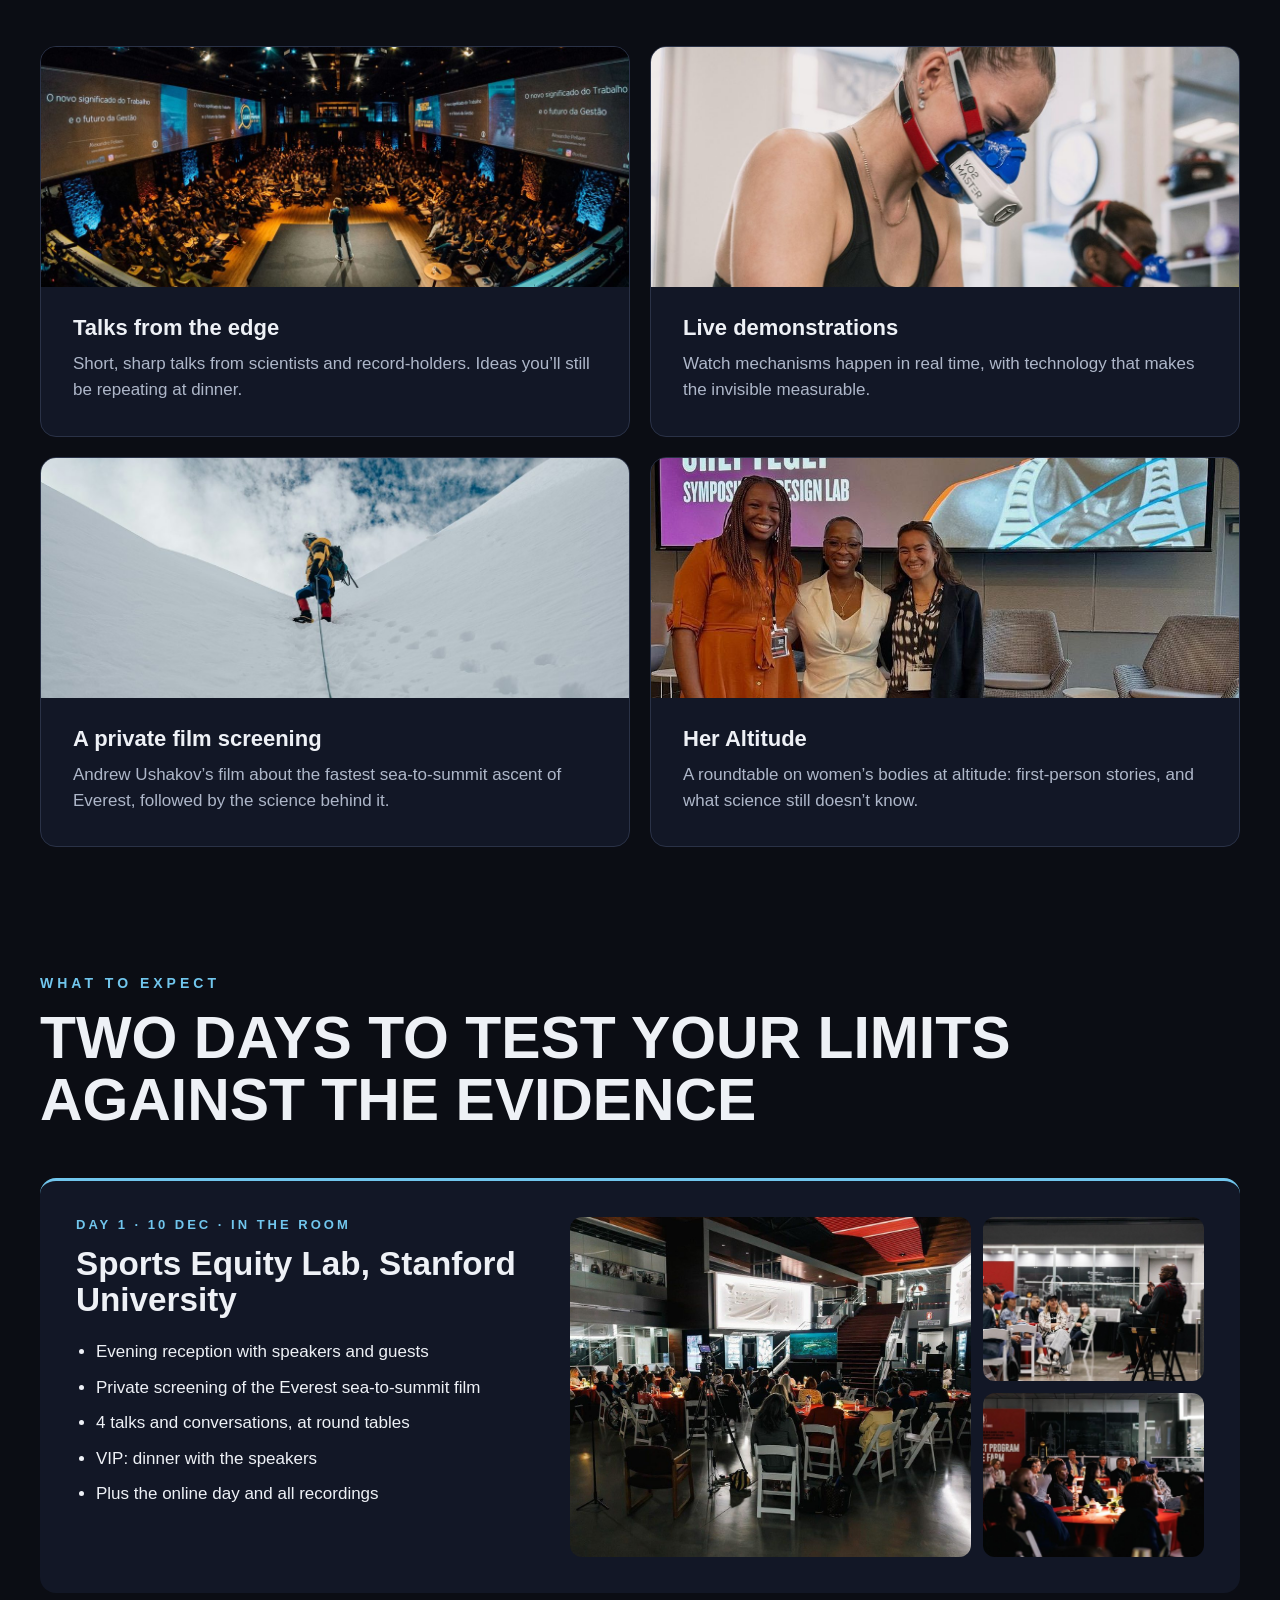
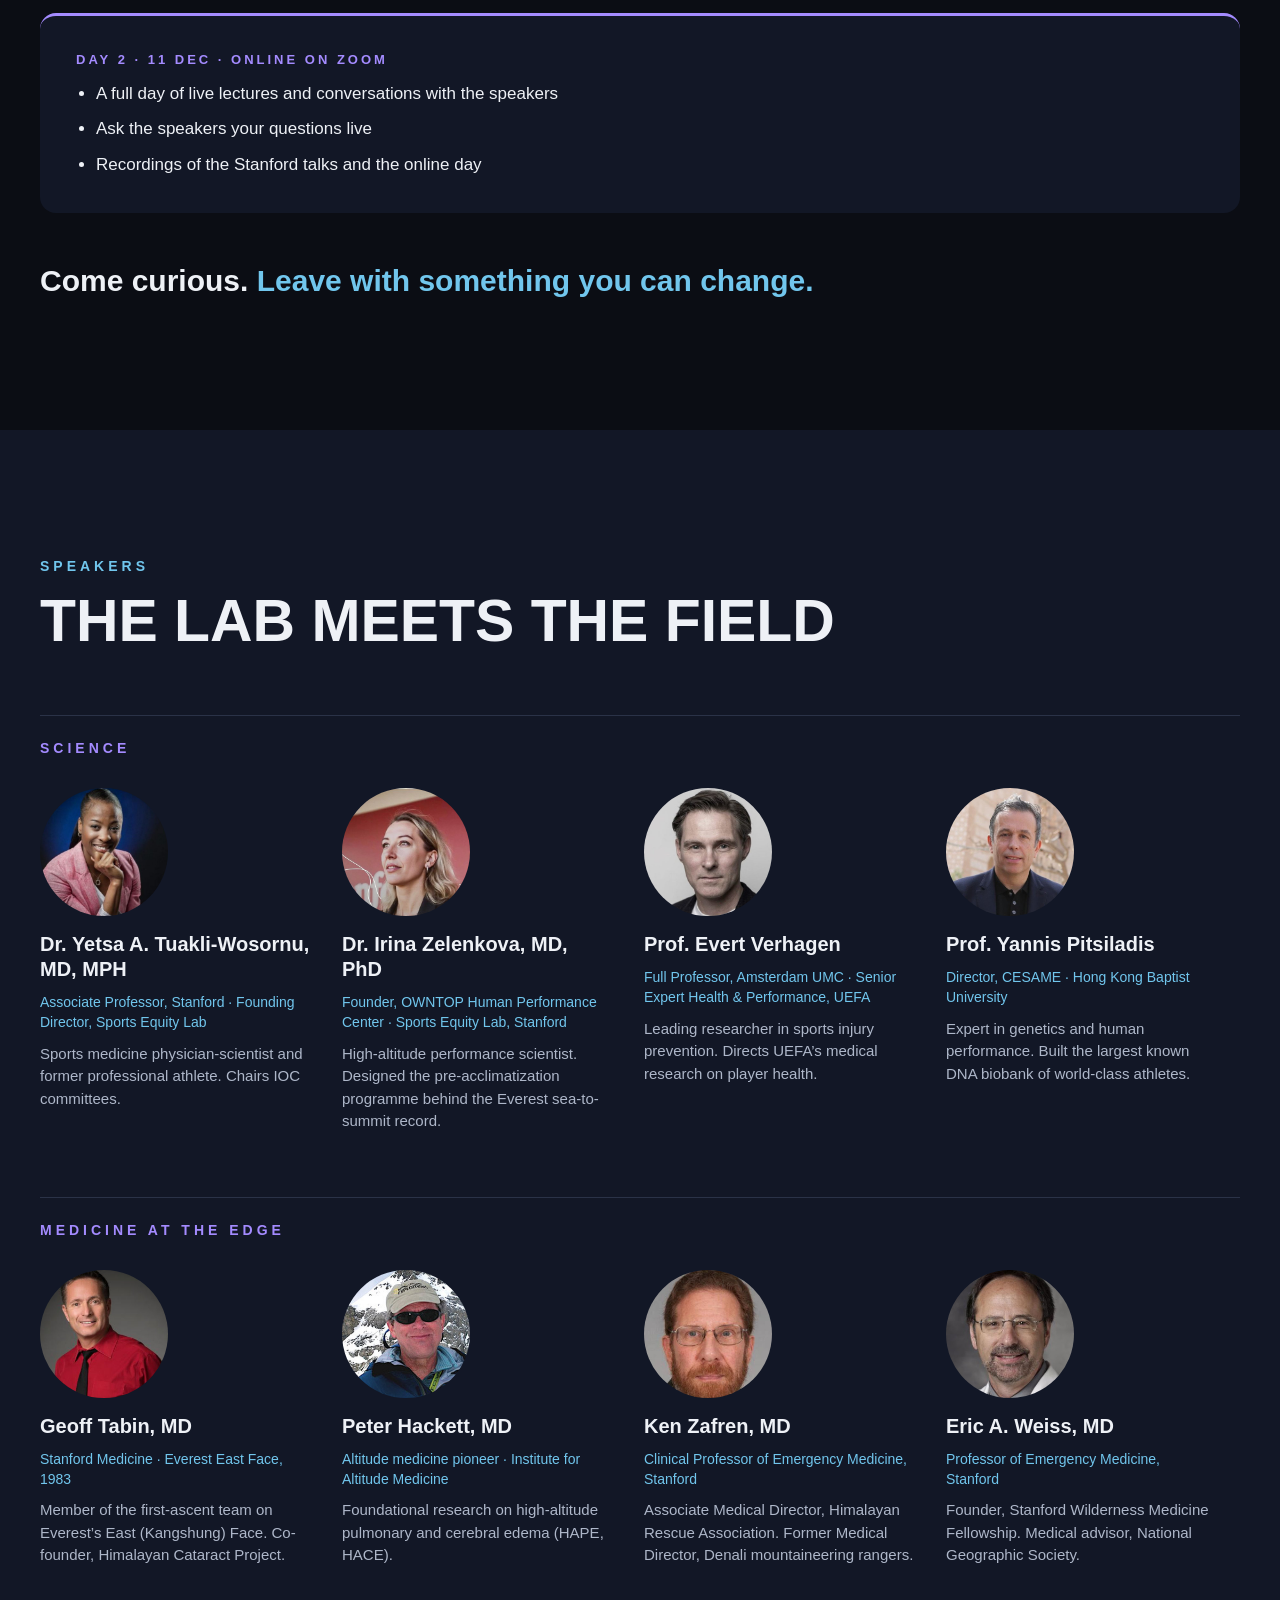
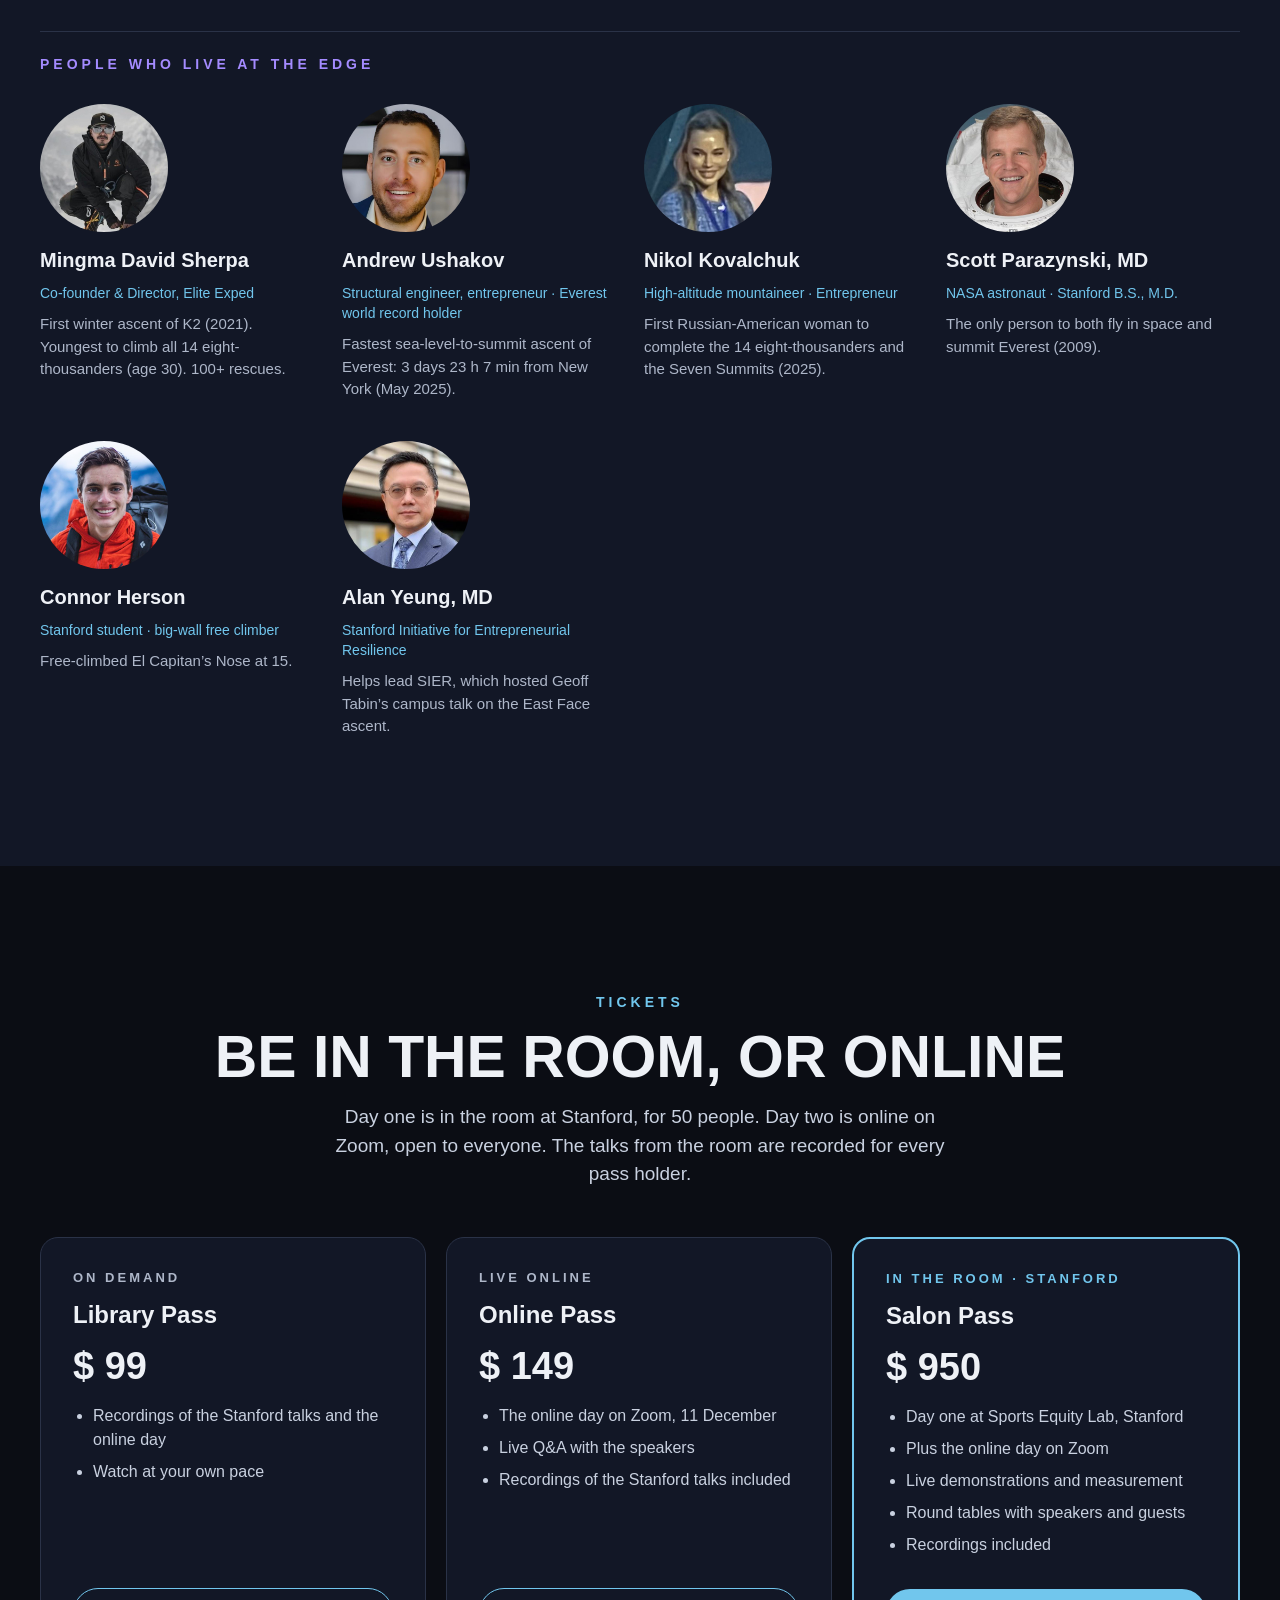
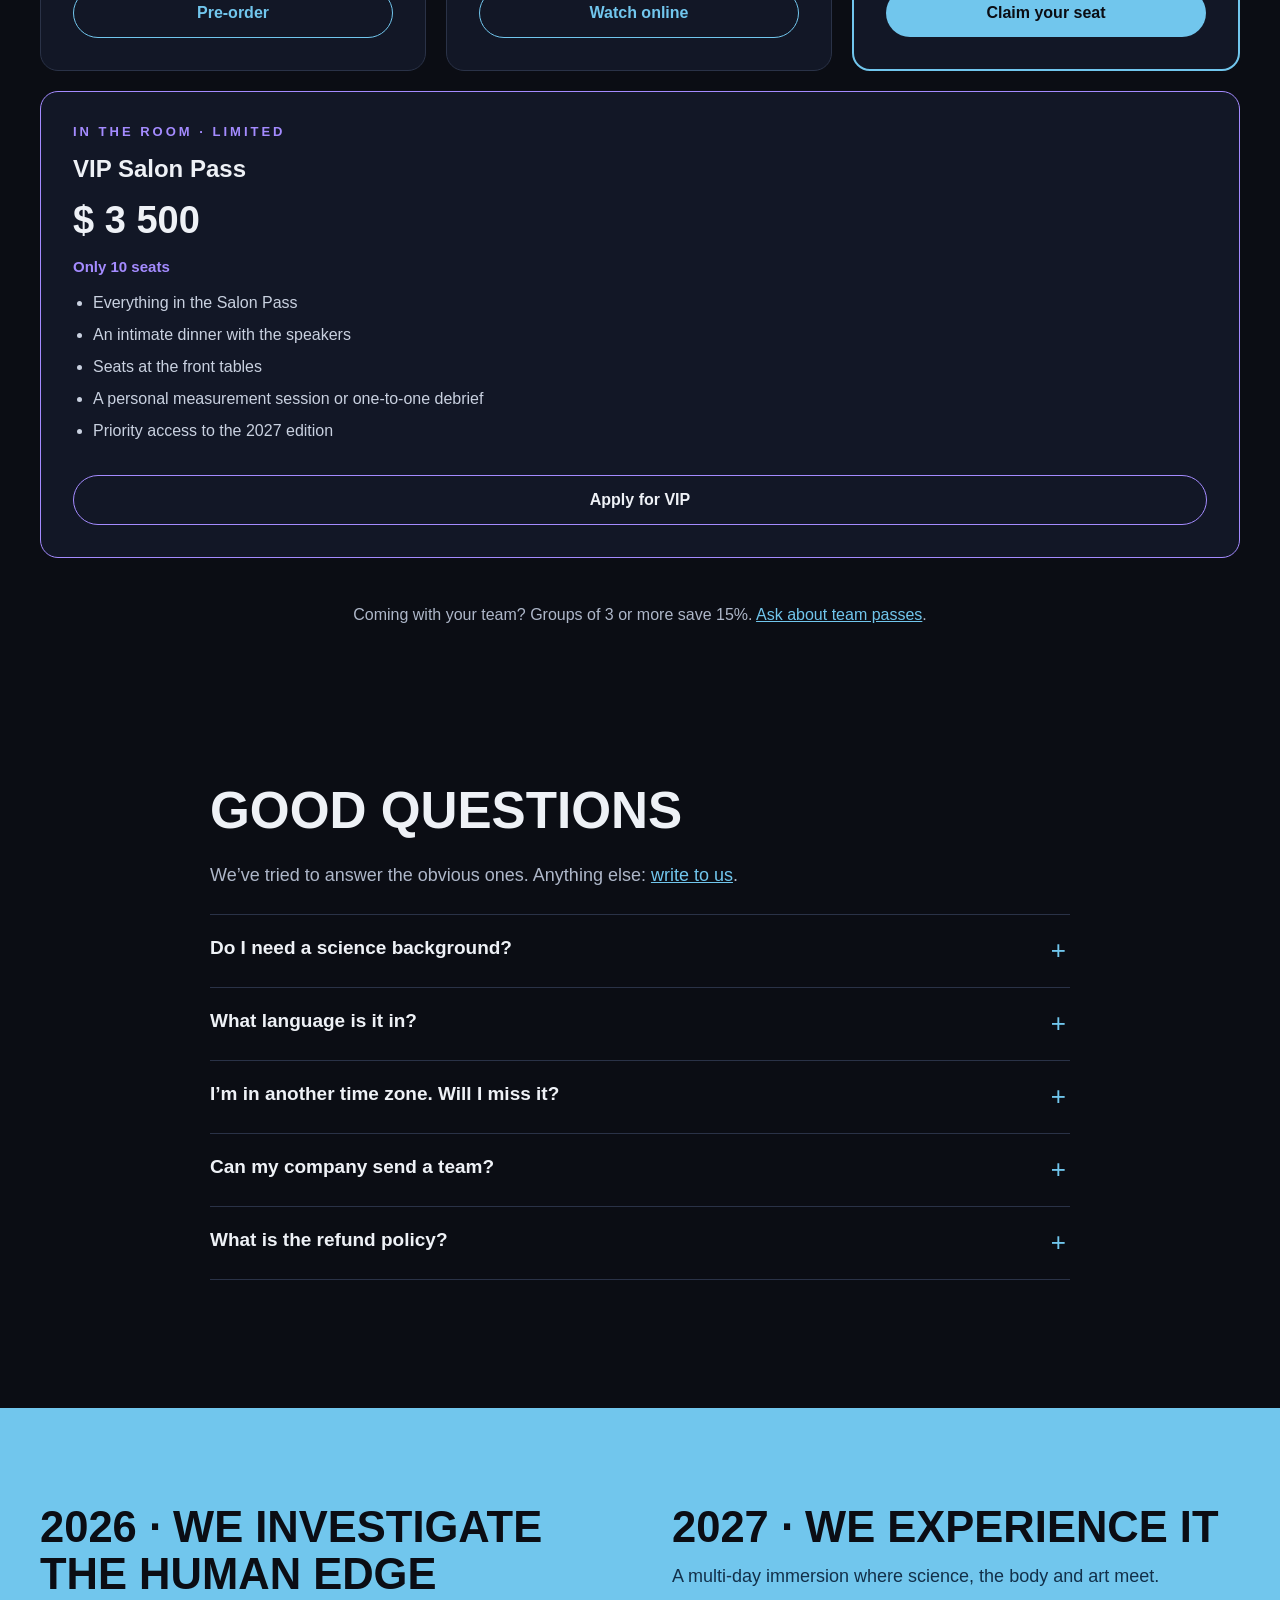
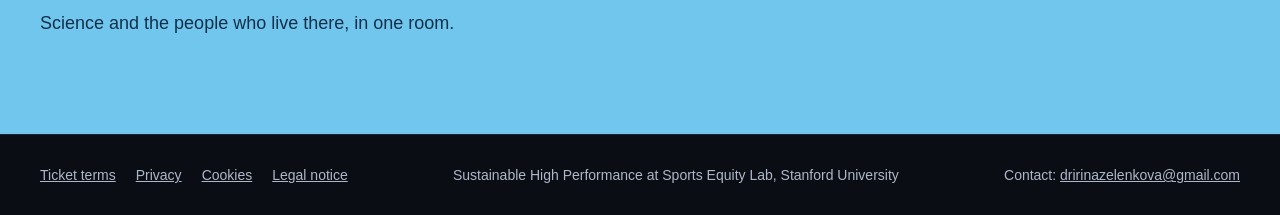
==== commit bf3d0a54: "Move 2026/2027 band to the end, after FAQ Co-Authored-By: Claude Opus 5.5 <noreply@anthropic.com> Cl" ====
--- a/index.html
+++ b/index.html
@@ -250,19 +250,6 @@
 </div>
 </section>
 
-<section aria-label="2026 and 2027" style="padding: 96px 0; background: #71C6ED; color: #0B0D14;">
-<div style="max-width: 1200px; margin: 0 auto; padding: 0 24px; display: flex; flex-wrap: wrap; gap: 40px 64px;">
-<div style="flex: 1 1 420px; min-width: 0; display: flex; flex-direction: column; gap: 12px;">
-<p style="margin: 0; font-size: clamp(28px, 3.4vw, 44px); line-height: 1.08; font-weight: 700; text-transform: uppercase;">2026 · We investigate the human edge</p>
-<p style="margin: 0; font-size: 18px; line-height: 1.55; color: #12304A;">Science and the people who live there, in one room.</p>
-</div>
-<div style="flex: 1 1 420px; min-width: 0; display: flex; flex-direction: column; gap: 12px;">
-<p style="margin: 0; font-size: clamp(28px, 3.4vw, 44px); line-height: 1.08; font-weight: 700; text-transform: uppercase;">2027 · We experience it</p>
-<p style="margin: 0; font-size: 18px; line-height: 1.55; color: #12304A;">A multi-day immersion where science, the body and art meet.</p>
-</div>
-</div>
-</section>
-
 <section id="tickets" style="padding: 128px 0; background: #0B0D14;">
 <div style="max-width: 1200px; margin: 0 auto; padding: 0 24px; display: flex; flex-direction: column; gap: 48px;">
 <div style="display: flex; flex-direction: column; gap: 16px; align-items: center; text-align: center;">
@@ -359,6 +346,19 @@
 </div>
 </section>
 
+<section aria-label="2026 and 2027" style="padding: 96px 0; background: #71C6ED; color: #0B0D14;">
+<div style="max-width: 1200px; margin: 0 auto; padding: 0 24px; display: flex; flex-wrap: wrap; gap: 40px 64px;">
+<div style="flex: 1 1 420px; min-width: 0; display: flex; flex-direction: column; gap: 12px;">
+<p style="margin: 0; font-size: clamp(28px, 3.4vw, 44px); line-height: 1.08; font-weight: 700; text-transform: uppercase;">2026 · We investigate the human edge</p>
+<p style="margin: 0; font-size: 18px; line-height: 1.55; color: #12304A;">Science and the people who live there, in one room.</p>
+</div>
+<div style="flex: 1 1 420px; min-width: 0; display: flex; flex-direction: column; gap: 12px;">
+<p style="margin: 0; font-size: clamp(28px, 3.4vw, 44px); line-height: 1.08; font-weight: 700; text-transform: uppercase;">2027 · We experience it</p>
+<p style="margin: 0; font-size: 18px; line-height: 1.55; color: #12304A;">A multi-day immersion where science, the body and art meet.</p>
+</div>
+</div>
+</section>
+
 <footer style="border-top: 1px solid #1E2436; background: #0B0D14;">
 <div style="max-width: 1200px; margin: 0 auto; padding: 32px 24px; display: flex; flex-wrap: wrap; justify-content: space-between; gap: 16px; font-size: 14px; color: #AEB7C9;"><p style="margin: 0; display: flex; flex-wrap: wrap; gap: 20px;"><a href="terms.html">Ticket terms</a><a href="privacy.html">Privacy</a><a href="cookies.html">Cookies</a><a href="legal.html">Legal notice</a></p>
 <p style="margin: 0;">Sustainable High Performance at Sports Equity Lab, Stanford University</p>
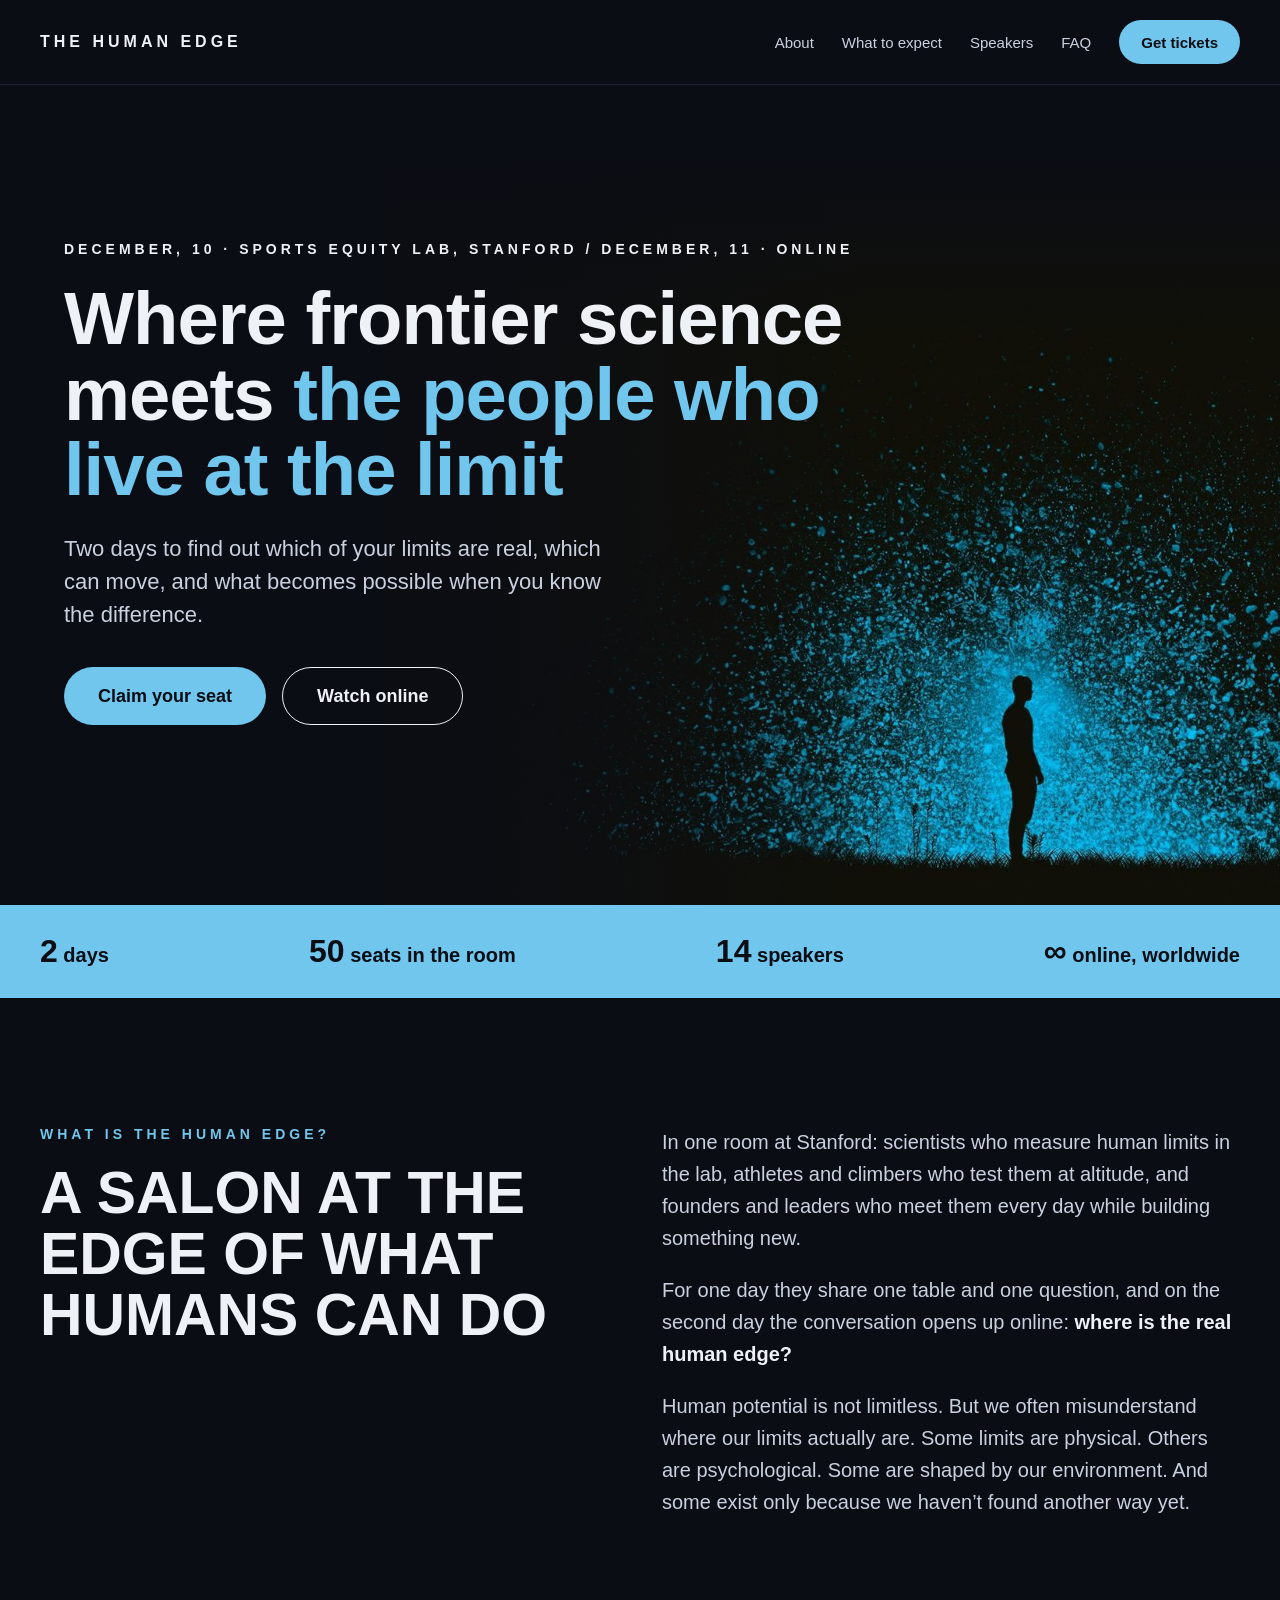
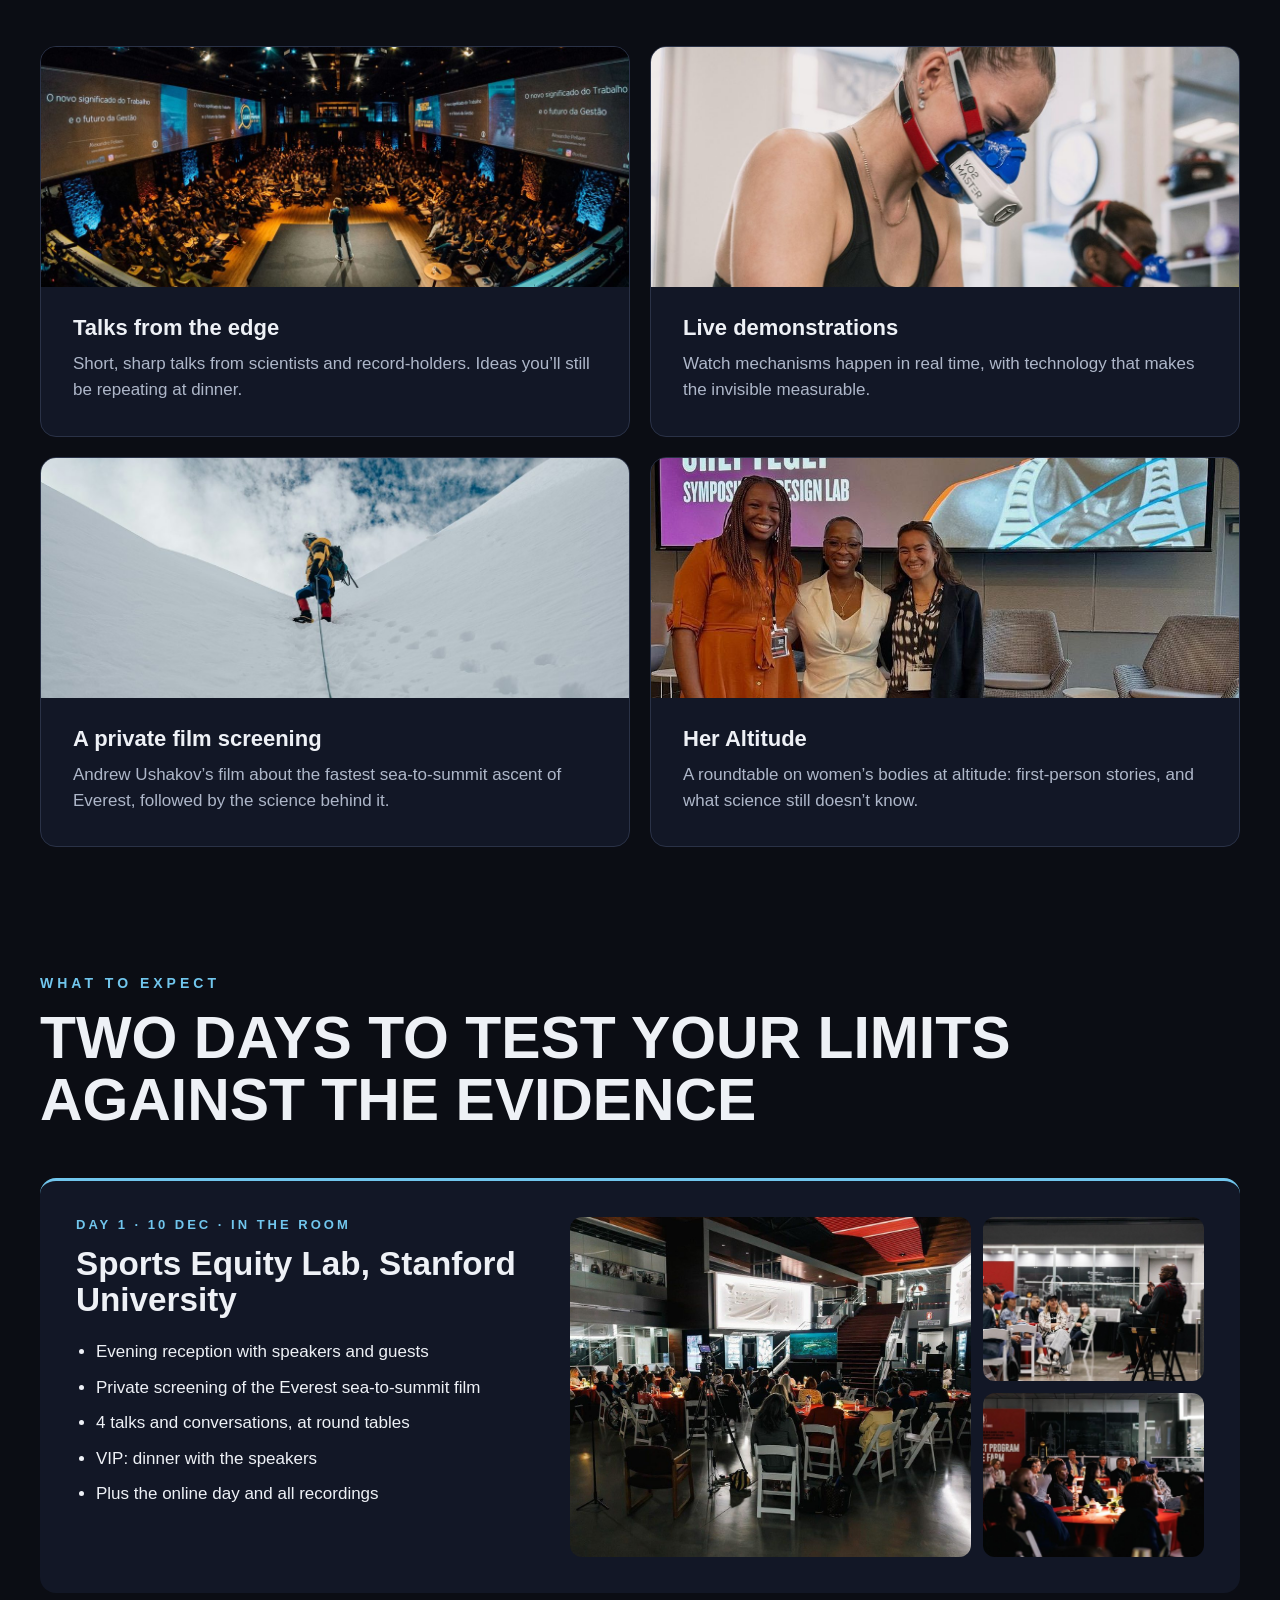
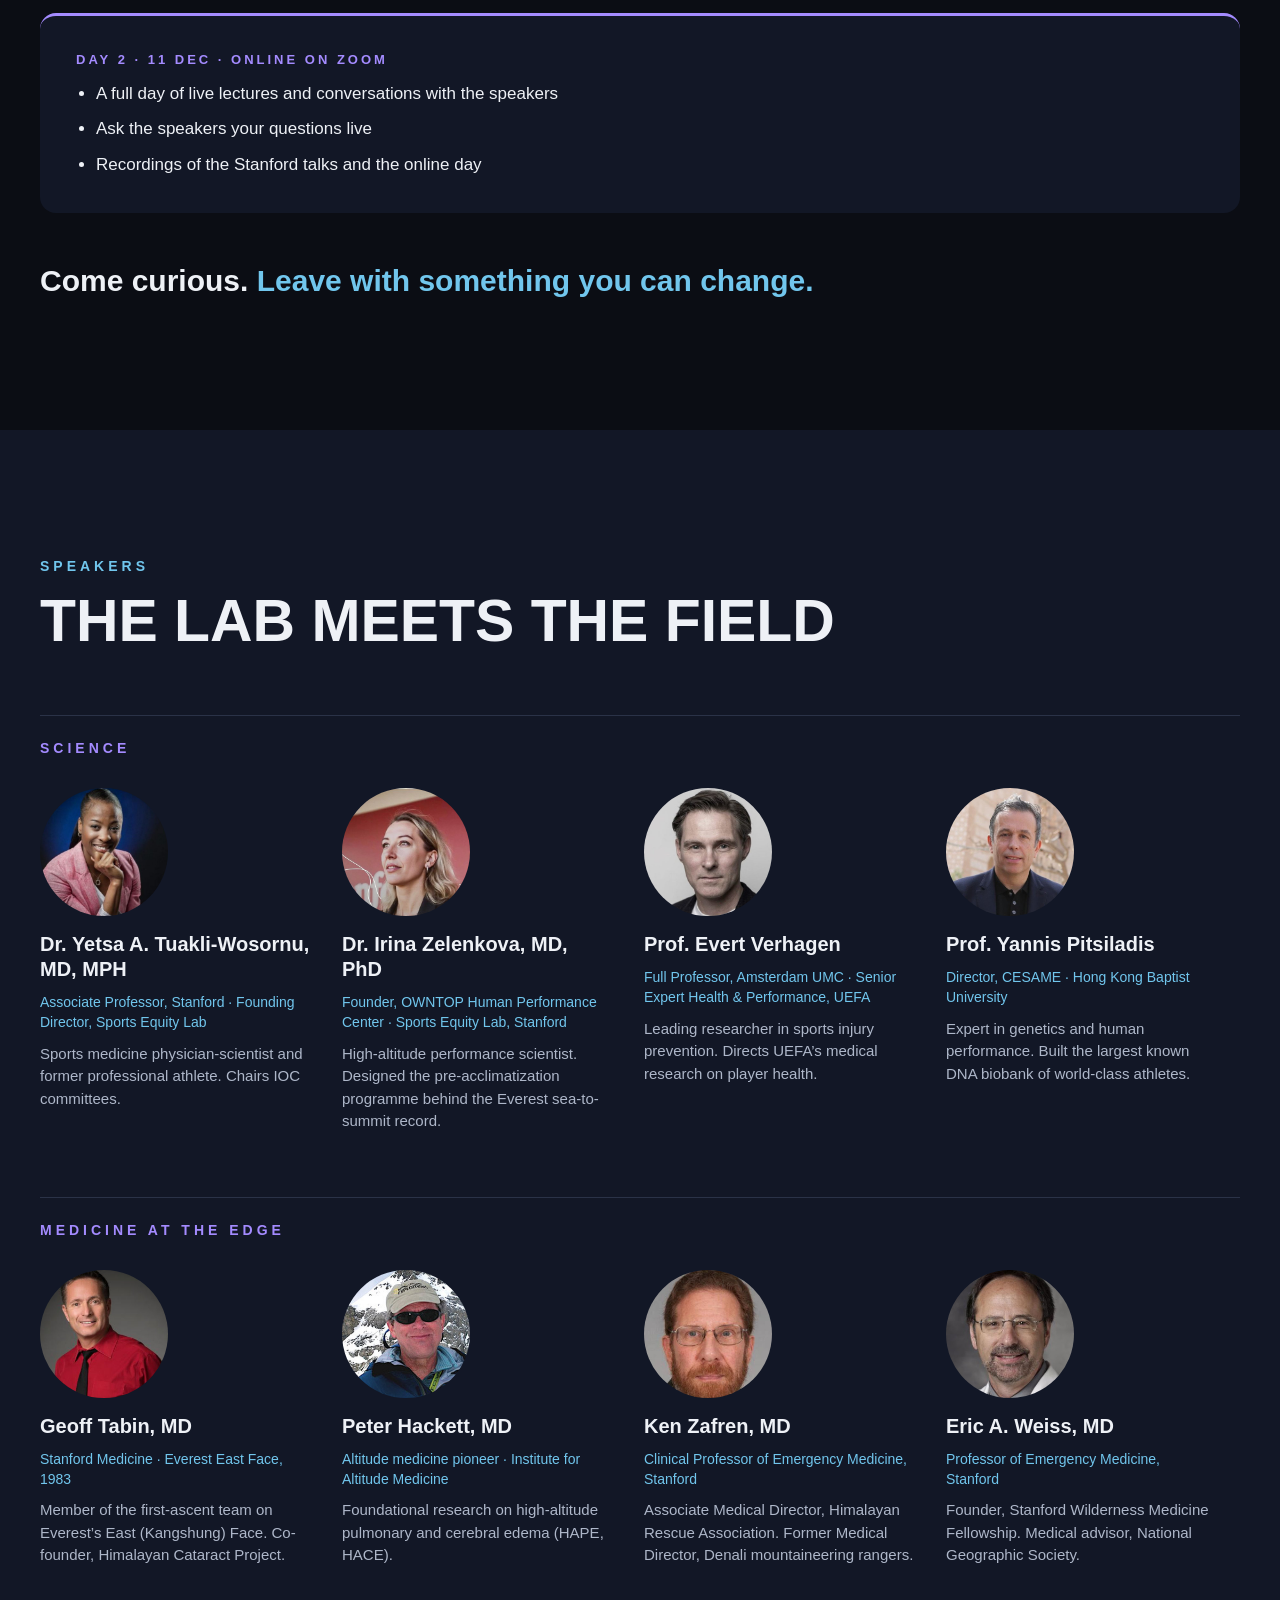
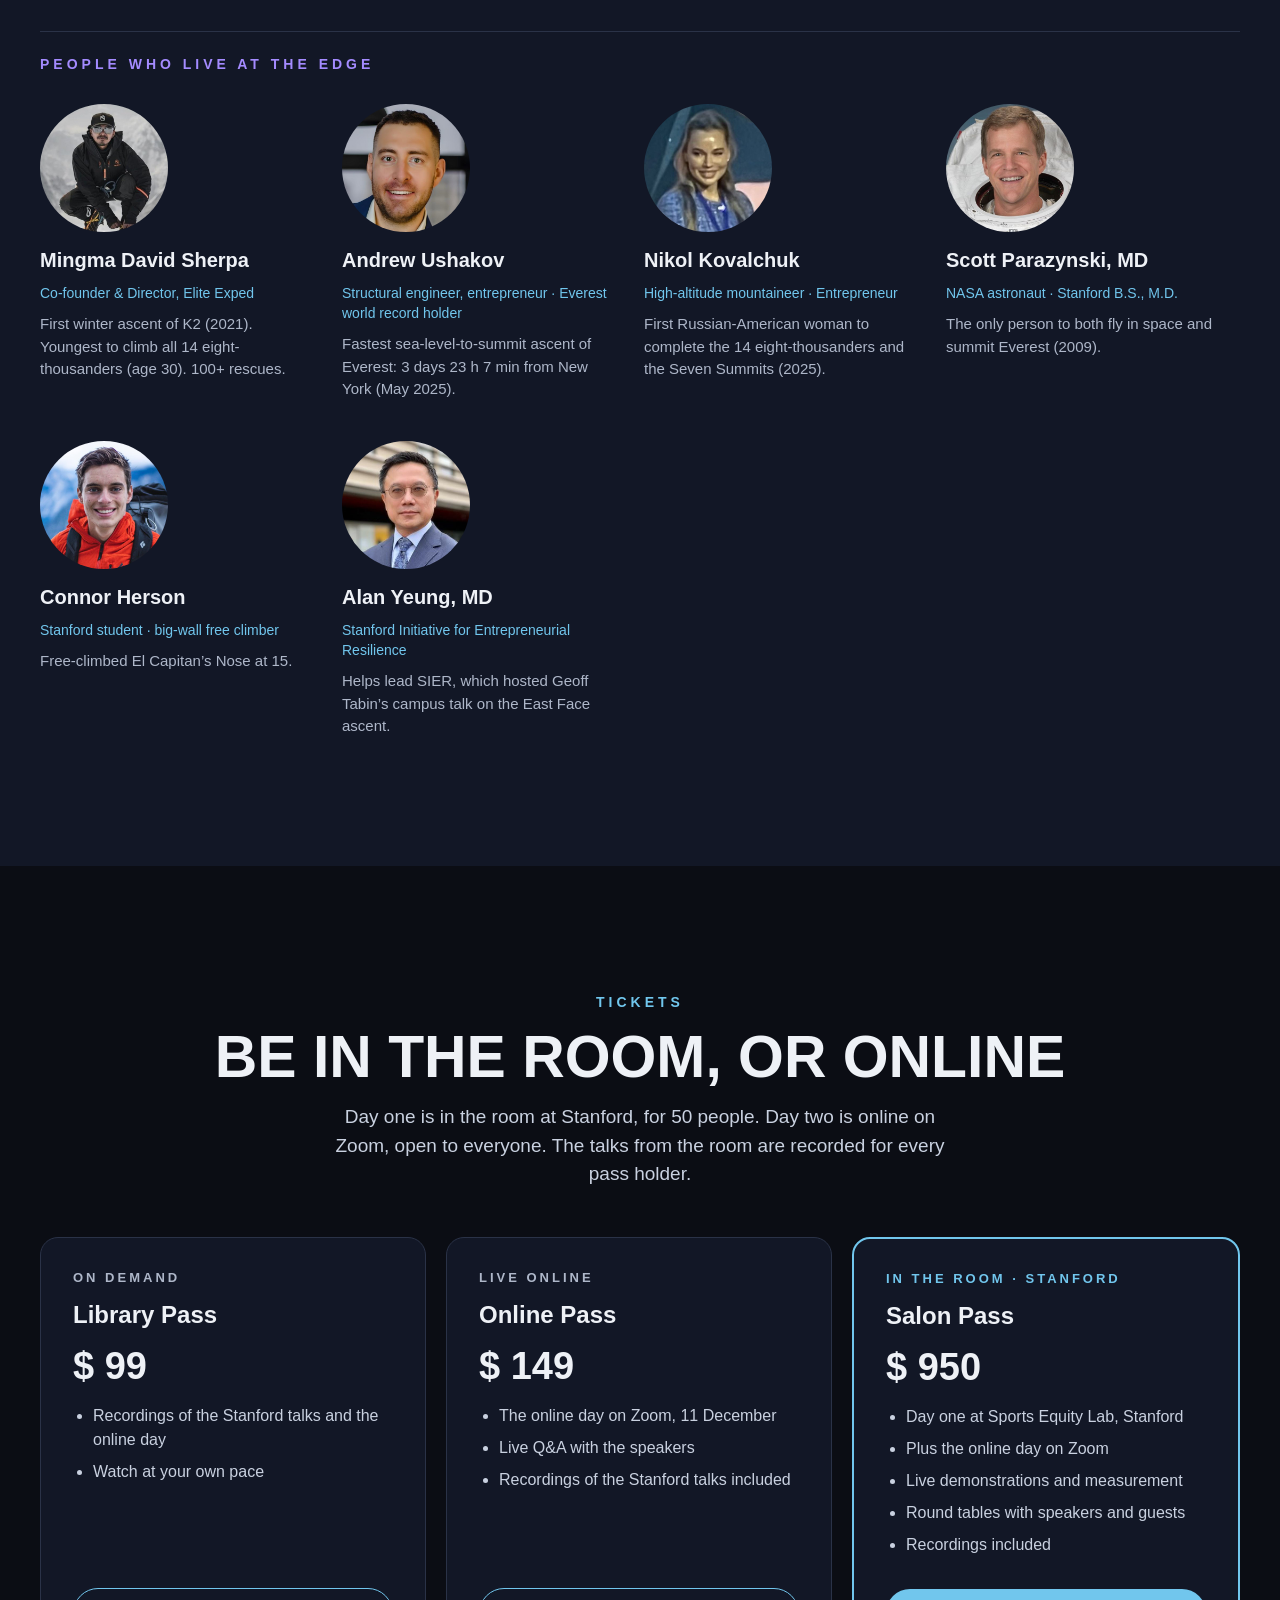
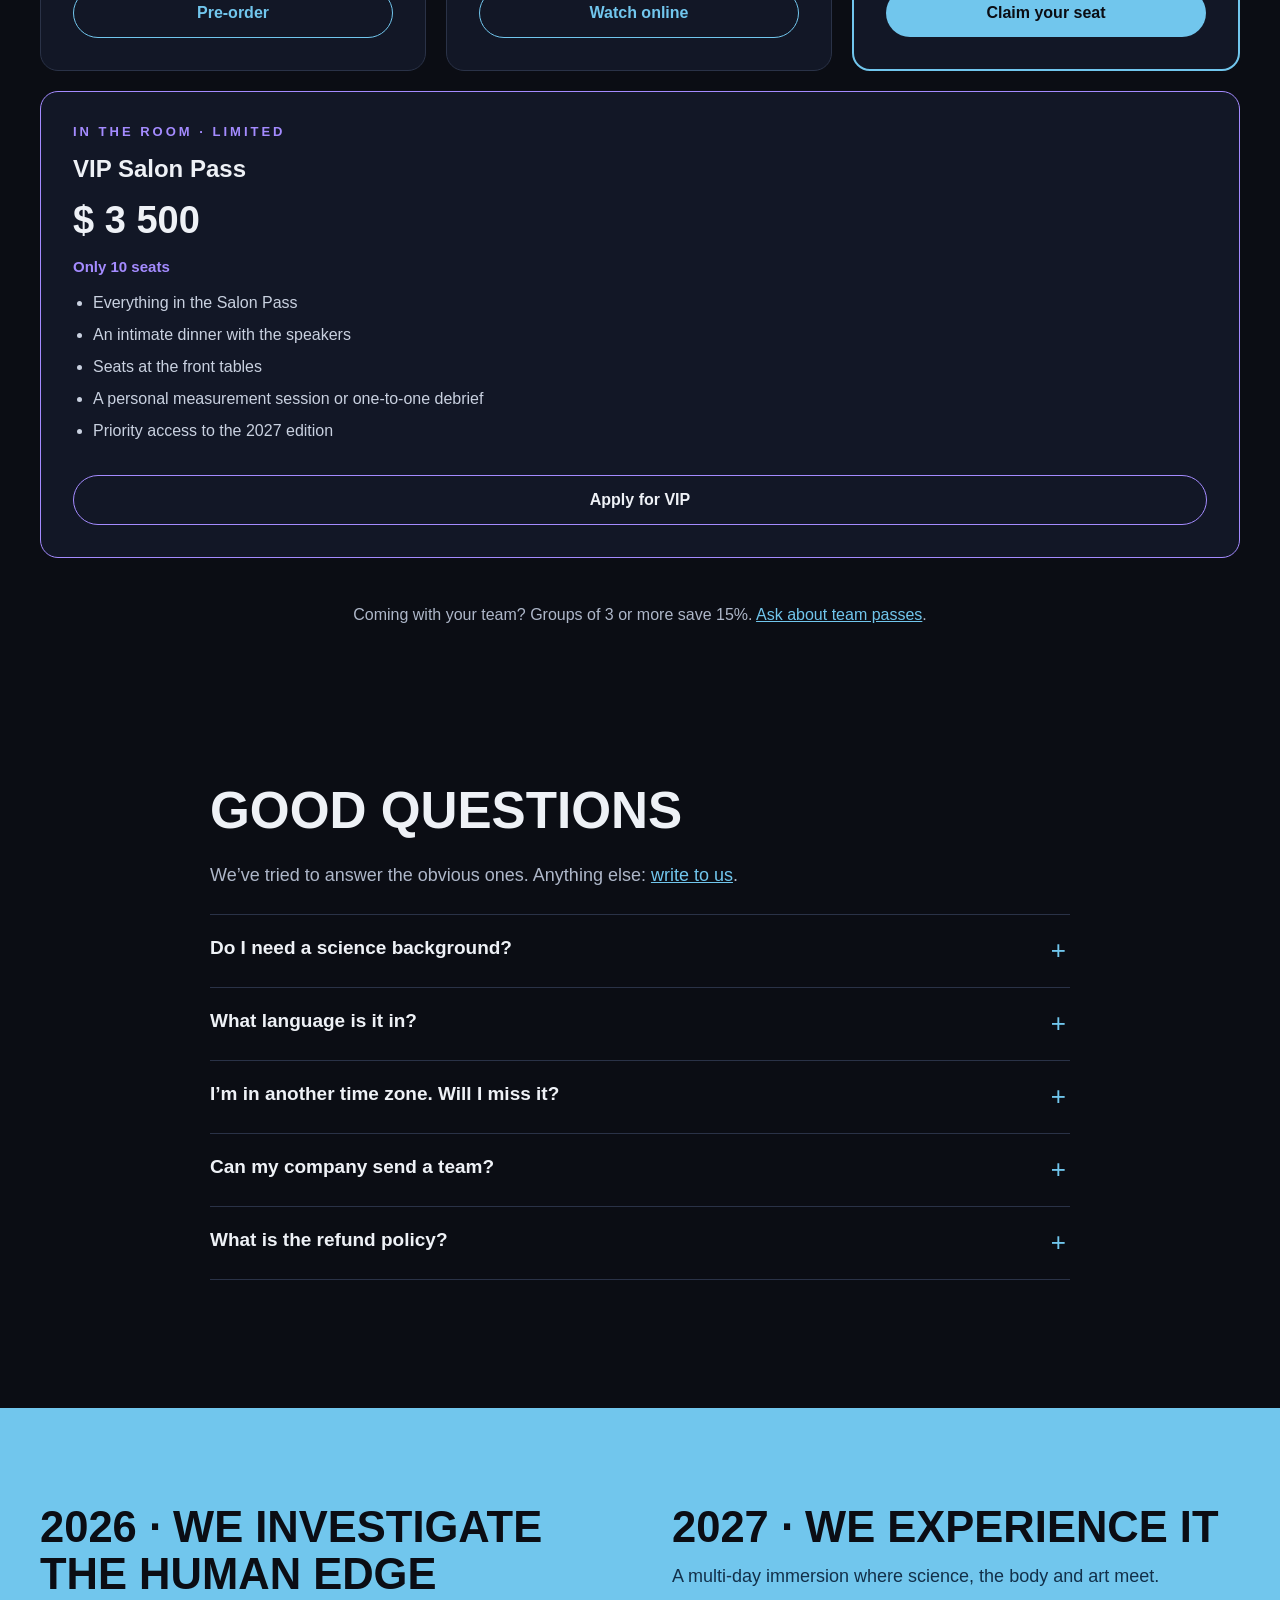
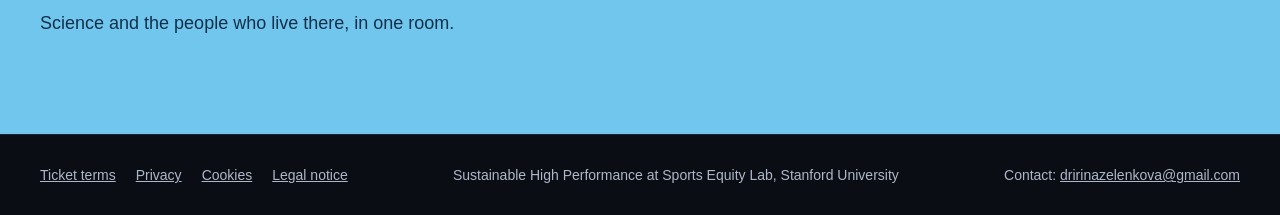
==== commit 1f231d2f: "Hero date line format Co-Authored-By: Claude Opus 5.5 <noreply@anthropic.com> Claude-Session: https:" ====
--- a/index.html
+++ b/index.html
@@ -35,7 +35,7 @@
 <img loading="lazy" class="hero-img" src="assets/bg-cover.jpg" alt="" aria-hidden="true" style="position: absolute; top: 70px; left: 30%; width: 100%; height: 100%; object-fit: cover; object-position: center 70%;">
 <div class="hero-shade" aria-hidden="true" style="position: absolute; inset: 0; background: linear-gradient(180deg, #0B0D14 0%, #0B0D14 9%, rgba(11,13,20,0) 32%), linear-gradient(90deg, #0B0D14 0%, rgba(11,13,20,0.85) 38%, rgba(11,13,20,0) 68%);"></div>
 <div style="position: relative; max-width: 1200px; width: 100%; margin: 0 auto; padding: 96px 24px 120px; box-sizing: border-box; display: flex; flex-direction: column; align-items: flex-start; text-align: left; gap: 24px;">
-<p style="margin: 0; font-size: 14px; letter-spacing: 4px; text-transform: uppercase; font-weight: 700; color: #EEF1F6;">10 DECEMBER · SPORTS EQUITY LAB, STANFORD · 11 DECEMBER · ONLINE</p>
+<p style="margin: 0; font-size: 14px; letter-spacing: 4px; text-transform: uppercase; font-weight: 700; color: #EEF1F6;">DECEMBER, 10 · SPORTS EQUITY LAB, STANFORD / DECEMBER, 11 · ONLINE</p>
 <h1 style="margin: 0; font-size: clamp(44px, 5.8vw, 84px); line-height: 1.02; font-weight: 700; letter-spacing: -1px; max-width: 780px;">Where frontier science meets <span style="color: rgb(113, 198, 237)">the people who live at the limit</span></h1>
 <p style="margin: 0; font-size: clamp(18px, 2vw, 22px); line-height: 1.5; color: #C9D1E0; max-width: 560px;">Two days to find out which of your limits are real, which can move, and what becomes possible when you know the difference.</p>
 <div style="display: flex; flex-wrap: wrap; justify-content: flex-start; gap: 16px; margin-top: 12px;">
